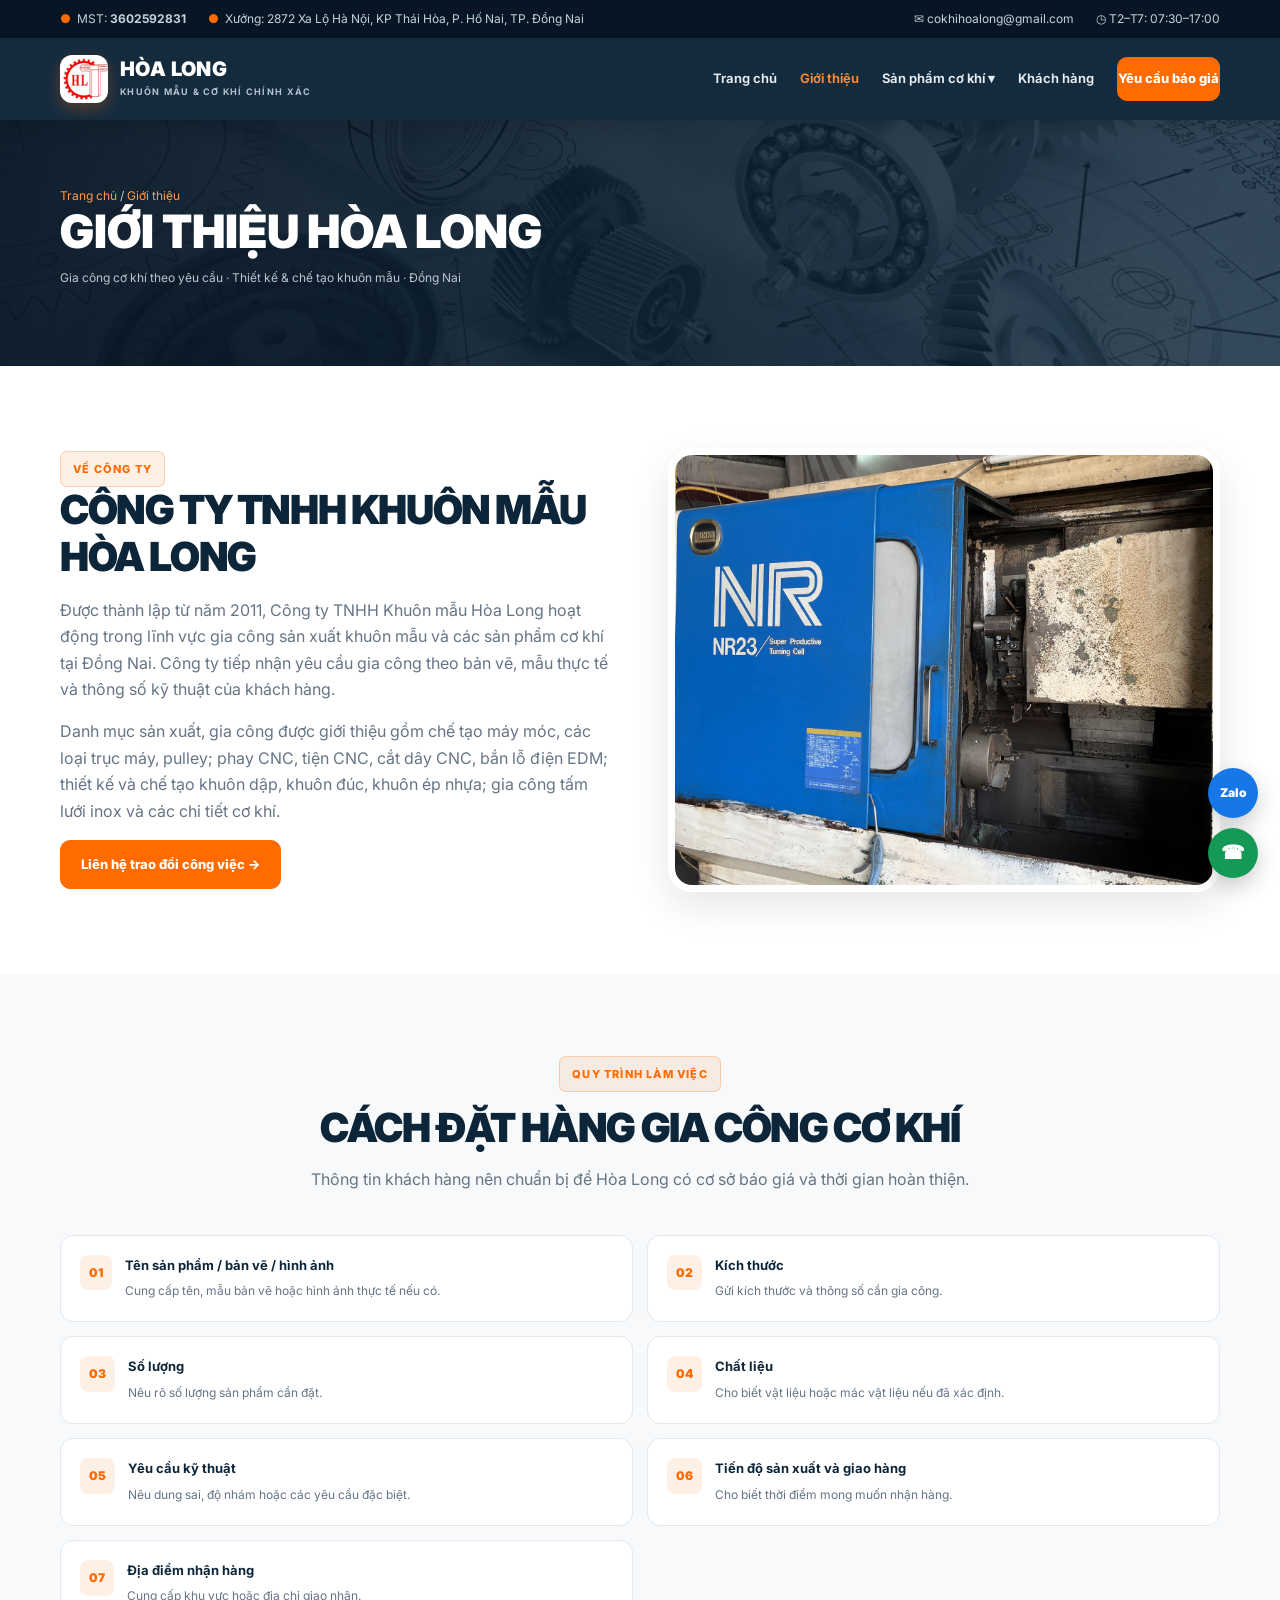
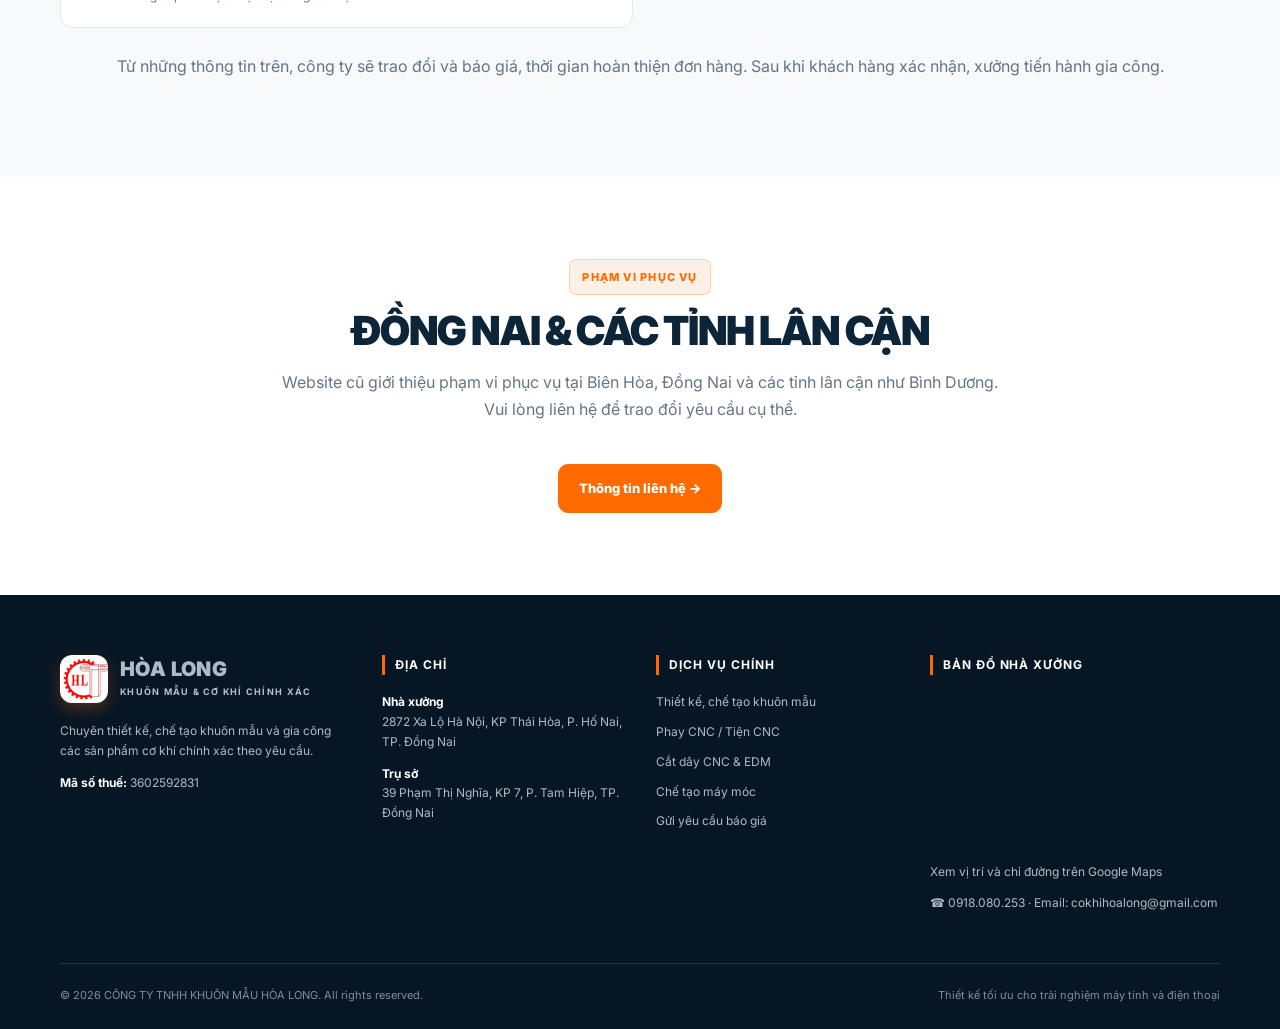
==== gioi-thieu.html @ 73f4498a "Replace footer HL mark with company favicon" ====
<!doctype html><html lang="vi"><head><link rel="icon" type="image/png" href="./favicon.png"><meta charset="utf-8"><meta name="viewport" content="width=device-width,initial-scale=1"><title>Giới thiệu | Công ty TNHH Khuôn mẫu Hòa Long</title><meta name="description" content="Công ty TNHH Khuôn mẫu Hòa Long – Gia công cơ khí chính xác, chế tạo khuôn mẫu tại Đồng Nai."><link rel="stylesheet" href="site.css"></head><body><div class="topbar"><div class="container topbar-inner"><div class="topbar-group"><span><b class="dot">●</b>MST: <strong>3602592831</strong></span><span><b class="dot">●</b>Xưởng: 2872 Xa Lộ Hà Nội, KP Thái Hòa, P. Hố Nai, TP. Đồng Nai</span></div><div class="topbar-group"><a href="mailto:cokhihoalong@gmail.com">✉ cokhihoalong@gmail.com</a><span>◷ T2–T7: 07:30–17:00</span></div></div></div>
<header class="header"><div class="container nav-wrap"><a class="brand" href="index.html"><img class="brand-mark" src="./favicon.png" alt="Logo Hòa Long"><span><span class="brand-name">HÒA LONG</span><span class="brand-sub">Khuôn mẫu & Cơ khí chính xác</span></span></a><nav class="nav"><a class="" href="index.html">Trang chủ</a><a class="active" href="gioi-thieu.html">Giới thiệu</a><div class="nav-drop"><button class="">Sản phẩm cơ khí ▾</button><div class="drop-menu"><a href="san-pham-co-khi.html">Tổng quan sản phẩm</a><a href="khuon-mau.html">Khuôn mẫu</a><a href="san-pham-gia-cong.html">Sản phẩm gia công</a><a href="may-moc.html">Máy móc</a></div></div><a class="" href="khach-hang.html">Khách hàng</a><a class="btn" href="lien-he.html#bao-gia">Yêu cầu báo giá</a></nav><button class="mobile-toggle" aria-label="Mở menu" aria-expanded="false">☰</button></div><nav class="mobile-nav"><a href="index.html">Trang chủ</a><a href="gioi-thieu.html">Giới thiệu</a><a href="san-pham-co-khi.html">Sản phẩm cơ khí</a><a href="khuon-mau.html">— Khuôn mẫu</a><a href="san-pham-gia-cong.html">— Sản phẩm gia công</a><a href="may-moc.html">— Máy móc</a><a href="khach-hang.html">Khách hàng</a><a href="lien-he.html">Liên hệ</a><a href="lien-he.html#bao-gia">Yêu cầu báo giá</a></nav></header><main><section class="page-hero"><div class="container"><div class="breadcrumb"><a href="index.html">Trang chủ</a> / <a href="gioi-thieu.html">Giới thiệu</a></div><h1>GIỚI THIỆU HÒA LONG</h1><p class="breadcrumb">Gia công cơ khí theo yêu cầu · Thiết kế & chế tạo khuôn mẫu · Đồng Nai</p></div></section><section class="section"><div class="container two-col"><div class="copy"><span class="eyebrow">Về công ty</span><h2>CÔNG TY TNHH KHUÔN MẪU HÒA LONG</h2><p>Được thành lập từ năm 2011, Công ty TNHH Khuôn mẫu Hòa Long hoạt động trong lĩnh vực gia công sản xuất khuôn mẫu và các sản phẩm cơ khí tại Đồng Nai. Công ty tiếp nhận yêu cầu gia công theo bản vẽ, mẫu thực tế và thông số kỹ thuật của khách hàng.</p><p>Danh mục sản xuất, gia công được giới thiệu gồm chế tạo máy móc, các loại trục máy, pulley; phay CNC, tiện CNC, cắt dây CNC, bắn lỗ điện EDM; thiết kế và chế tạo khuôn dập, khuôn đúc, khuôn ép nhựa; gia công tấm lưới inox và các chi tiết cơ khí.</p><a class="btn" href="lien-he.html#bao-gia">Liên hệ trao đổi công việc →</a></div><div class="photo-frame"><img src="./assets/images/wordpress-legacy/img_1085.jpg" alt="Thiết bị gia công tại Hòa Long"></div></div></section><section class="section soft"><div class="container"><div class="section-head"><span class="eyebrow">Quy trình làm việc</span><h2>CÁCH ĐẶT HÀNG GIA CÔNG CƠ KHÍ</h2><p>Thông tin khách hàng nên chuẩn bị để Hòa Long có cơ sở báo giá và thời gian hoàn thiện.</p></div><div class="steps"><div class="step"><div><b>Tên sản phẩm / bản vẽ / hình ảnh</b><span>Cung cấp tên, mẫu bản vẽ hoặc hình ảnh thực tế nếu có.</span></div></div><div class="step"><div><b>Kích thước</b><span>Gửi kích thước và thông số cần gia công.</span></div></div><div class="step"><div><b>Số lượng</b><span>Nêu rõ số lượng sản phẩm cần đặt.</span></div></div><div class="step"><div><b>Chất liệu</b><span>Cho biết vật liệu hoặc mác vật liệu nếu đã xác định.</span></div></div><div class="step"><div><b>Yêu cầu kỹ thuật</b><span>Nêu dung sai, độ nhám hoặc các yêu cầu đặc biệt.</span></div></div><div class="step"><div><b>Tiến độ sản xuất và giao hàng</b><span>Cho biết thời điểm mong muốn nhận hàng.</span></div></div><div class="step"><div><b>Địa điểm nhận hàng</b><span>Cung cấp khu vực hoặc địa chỉ giao nhận.</span></div></div></div><p class="muted" style="text-align:center">Từ những thông tin trên, công ty sẽ trao đổi và báo giá, thời gian hoàn thiện đơn hàng. Sau khi khách hàng xác nhận, xưởng tiến hành gia công.</p></div></section><section class="section"><div class="container"><div class="section-head"><span class="eyebrow">Phạm vi phục vụ</span><h2>ĐỒNG NAI & CÁC TỈNH LÂN CẬN</h2><p>Website cũ giới thiệu phạm vi phục vụ tại Biên Hòa, Đồng Nai và các tỉnh lân cận như Bình Dương. Vui lòng liên hệ để trao đổi yêu cầu cụ thể.</p></div><div style="text-align:center"><a class="btn" href="lien-he.html">Thông tin liên hệ →</a></div></div></section></main><footer class="footer"><div class="container"><div class="footer-grid"><div><a class="brand" href="index.html"><img class="brand-mark" src="./favicon.png" alt="Logo Hòa Long"><span><span class="brand-name">HÒA LONG</span><span class="brand-sub">Khuôn mẫu & Cơ khí chính xác</span></span></a><p style="margin-top:18px">Chuyên thiết kế, chế tạo khuôn mẫu và gia công các sản phẩm cơ khí chính xác theo yêu cầu.</p><p><b style="color:#fff">Mã số thuế:</b> 3602592831</p></div><div><h4>Địa chỉ</h4><p><b style="color:#fff">Nhà xưởng</b><br>2872 Xa Lộ Hà Nội, KP Thái Hòa, P. Hố Nai, TP. Đồng Nai</p><p><b style="color:#fff">Trụ sở</b><br>39 Phạm Thị Nghĩa, KP 7, P. Tam Hiệp, TP. Đồng Nai</p></div><div><h4>Dịch vụ chính</h4><ul><li><a href="khuon-mau.html">Thiết kế, chế tạo khuôn mẫu</a></li><li><a href="san-pham-gia-cong.html">Phay CNC / Tiện CNC</a></li><li><a href="san-pham-gia-cong.html">Cắt dây CNC & EDM</a></li><li><a href="may-moc.html">Chế tạo máy móc</a></li><li><a href="lien-he.html">Gửi yêu cầu báo giá</a></li></ul></div><div><h4>Bản đồ nhà xưởng</h4><iframe class="map" title="Bản đồ nhà xưởng Hòa Long" src="https://www.google.com/maps/embed?pb=!1m14!1m8!1m3!1d244.81048956915362!2d106.92846942721451!3d10.965800553287272!3m2!1i1024!2i768!4f13.1!3m3!1m2!1s0x3174dddb66776165%3A0xc042b692e3a58e84!2zQ8O0bmcgdHkgVE5ISCBLaHXDtG4gbeG6q3UgSMOyYSBMb25n!5e0!3m2!1svi!2s!4v1794297510848!5m2!1svi!2s" loading="lazy"></iframe><p class="map-link"><a href="https://maps.app.goo.gl/GKMPtRkxPsB5hAL57" target="_blank" rel="noopener noreferrer">Xem vị trí và chỉ đường trên Google Maps</a></p><p><a href="tel:0918080253">☎ 0918.080.253</a> · <a href="https://mail.google.com/mail/?view=cm&fs=1&to=cokhihoalong%40gmail.com" target="_blank" rel="noopener noreferrer">Email: cokhihoalong@gmail.com</a></p></div></div><div class="copyright"><span>© 2026 CÔNG TY TNHH KHUÔN MẪU HÒA LONG. All rights reserved.</span><span>Thiết kế tối ưu cho trải nghiệm máy tính và điện thoại</span></div></div></footer><div class="floating"><a class="float-btn float-zalo" href="https://zalo.me/0918080253" target="_blank" rel="noopener">Zalo</a><a class="float-btn float-phone" href="tel:0918080253" aria-label="Gọi Hòa Long">☎</a></div><script src="site.js"></script></body></html>
---- site.css ----
@import url('https://fonts.googleapis.com/css2?family=Inter:wght@400;500;600;700;800;900&display=swap');
:root{--navy:#0d2538;--navy-deep:#071624;--orange:#ff6b00;--orange-dark:#e05e00;--ink:#152536;--muted:#667586;--line:#e2e8ef;--paper:#f7f9fb;--white:#fff;--radius:18px;--shadow:0 14px 38px rgba(7,22,36,.10)}
*{box-sizing:border-box}html{scroll-behavior:smooth}body{margin:0;font-family:Inter,Arial,sans-serif;color:var(--ink);background:#fff;line-height:1.65}img{max-width:100%;display:block}a{color:inherit;text-decoration:none}.container{width:min(1160px,calc(100% - 40px));margin:auto}.topbar{background:var(--navy-deep);color:#c7d1da;font-size:12px}.topbar-inner{display:flex;justify-content:space-between;gap:16px;align-items:center;min-height:38px}.topbar-group{display:flex;gap:22px;flex-wrap:wrap}.topbar a:hover{color:#fff}.dot{color:var(--orange);padding-right:6px}.header{position:sticky;top:0;z-index:50;background:rgba(13,37,56,.97);box-shadow:0 5px 18px rgba(0,0,0,.13);backdrop-filter:blur(12px)}.nav-wrap{display:flex;align-items:center;justify-content:space-between;min-height:82px;gap:20px}.brand{display:flex;align-items:center;gap:12px;color:#fff;min-width:250px}.brand-mark{width:48px;height:48px;border-radius:12px;background:var(--orange);display:block;object-fit:cover;box-shadow:0 6px 16px rgba(255,107,0,.28)}.brand-name{display:block;font-weight:900;font-size:20px;line-height:1.1;letter-spacing:.02em}.brand-sub{display:block;margin-top:5px;color:#b4c2cf;font-size:9px;font-weight:700;letter-spacing:.14em;text-transform:uppercase}.nav{display:flex;align-items:center;gap:23px;color:#e6edf3;font-size:13px;font-weight:650}.nav>a,.nav-drop>button{padding:10px 0;transition:.2s}.nav a:hover,.nav-drop>button:hover,.nav a.active{color:#ff8a35}.nav-drop{position:relative}.nav-drop>button{border:0;background:none;color:inherit;font:inherit;cursor:pointer}.drop-menu{position:absolute;display:none;top:100%;left:-18px;min-width:220px;background:#fff;color:var(--ink);padding:10px;border-radius:12px;box-shadow:var(--shadow)}.nav-drop:hover .drop-menu,.nav-drop:focus-within .drop-menu{display:grid}.drop-menu a{padding:10px 12px;border-radius:8px}.drop-menu a:hover{background:#fff1e7;color:var(--orange-dark)}.btn{display:inline-flex;align-items:center;justify-content:center;gap:9px;padding:13px 20px;border-radius:10px;background:var(--orange);color:#fff;font-size:13px;font-weight:800;border:1px solid var(--orange);transition:.2s;cursor:pointer}.btn:hover{background:var(--orange-dark);transform:translateY(-2px);box-shadow:0 9px 20px rgba(255,107,0,.22)}.btn-outline{background:transparent;border-color:rgba(255,255,255,.38);color:#fff}.btn-outline:hover{background:#fff;color:var(--navy)}.mobile-toggle{display:none;border:1px solid #526474;background:transparent;color:#fff;font-size:22px;width:44px;height:44px;border-radius:10px}.mobile-nav{display:none;padding:0 20px 18px;background:var(--navy-deep)}.mobile-nav a{display:block;color:#dce5ec;padding:12px 4px;border-bottom:1px solid rgba(255,255,255,.09);font-size:14px}.mobile-nav.show{display:block}
.hero{position:relative;isolation:isolate;overflow:hidden;background:linear-gradient(105deg,rgba(7,22,36,.94),rgba(13,37,56,.72)),url('assets/images/banner-hoalong.jpeg') center/cover no-repeat;color:#fff;padding:105px 0 125px}.hero:after{content:"";position:absolute;z-index:-1;inset:auto 0 0;height:70px;background:linear-gradient(transparent,var(--paper))}.hero-content{max-width:760px}.eyebrow{display:inline-flex;align-items:center;gap:9px;color:var(--orange);background:rgba(255,107,0,.10);border:1px solid rgba(255,107,0,.25);font-size:11px;font-weight:800;letter-spacing:.11em;text-transform:uppercase;padding:8px 12px;border-radius:7px}.eyebrow .pulse{width:7px;height:7px;border-radius:50%;background:var(--orange);box-shadow:0 0 0 5px rgba(255,107,0,.14)}.hero h1{font-size:clamp(36px,5.2vw,62px);line-height:1.07;letter-spacing:-.045em;margin:23px 0 20px;font-weight:900}.hero h1 em{font-style:normal;color:var(--orange)}.hero p{max-width:700px;color:#d0d9e1;font-size:17px;line-height:1.8;margin:0 0 28px}.hero-actions{display:flex;gap:12px;flex-wrap:wrap}.section{padding:82px 0}.section.soft{background:var(--paper)}.section.dark{background:var(--navy-deep);color:#fff}.section-head{max-width:740px;margin:0 auto 42px;text-align:center}.section-head .eyebrow{margin-bottom:13px}.section-head h2,.section h2{font-size:clamp(28px,3.5vw,40px);line-height:1.17;letter-spacing:-.035em;color:var(--navy);margin:0;font-weight:900}.section.dark h2{color:#fff}.section-head p{color:var(--muted);margin:14px 0 0}.section.dark p{color:#b9c6d1}.stats{display:grid;grid-template-columns:repeat(4,1fr);gap:16px;margin-top:-48px;position:relative;z-index:2}.stat{background:#fff;border:1px solid var(--line);border-radius:16px;padding:25px 14px;text-align:center;box-shadow:0 8px 26px rgba(7,22,36,.07)}.stat strong{display:block;font-size:34px;line-height:1.15;color:var(--orange);font-weight:900}.stat:nth-child(even) strong{color:var(--navy)}.stat span{display:block;margin-top:8px;font-size:11px;color:#536373;font-weight:800;letter-spacing:.07em;text-transform:uppercase}.two-col{display:grid;grid-template-columns:1fr 1fr;gap:56px;align-items:center}.copy p{color:var(--muted);margin:16px 0}.checks{display:grid;grid-template-columns:1fr 1fr;gap:15px;margin:24px 0}.check{display:flex;gap:10px;align-items:flex-start;font-size:13px;font-weight:750;color:var(--navy)}.check i{flex:0 0 26px;width:26px;height:26px;border-radius:50%;background:#fff0e5;color:var(--orange);display:grid;place-items:center;font-style:normal}.photo-frame{position:relative;border-radius:24px;overflow:hidden;box-shadow:var(--shadow);border:7px solid #fff}.photo-frame img{width:100%;height:430px;object-fit:cover}.photo-badge{position:absolute;left:18px;bottom:18px;background:var(--navy);color:white;border-left:4px solid var(--orange);padding:14px 18px;border-radius:12px;font-size:12px;font-weight:800;max-width:240px}.cards{display:grid;grid-template-columns:repeat(3,1fr);gap:22px}.card{background:#fff;border:1px solid var(--line);border-radius:18px;overflow:hidden;box-shadow:0 5px 20px rgba(7,22,36,.045);transition:.25s}.card:hover{transform:translateY(-5px);box-shadow:var(--shadow)}.card-photo{height:205px;position:relative;overflow:hidden;background:#e7edf2}.card-photo img{width:100%;height:100%;object-fit:cover;transition:transform .5s}.card:hover .card-photo img{transform:scale(1.05)}.tag{position:absolute;top:15px;left:15px;background:var(--navy);color:#fff;border-radius:30px;padding:6px 11px;font-size:10px;font-weight:800}.card-body{padding:22px}.card h3{margin:0 0 9px;color:var(--navy);font-size:18px;line-height:1.35}.card p{margin:0;color:var(--muted);font-size:13px}.card ul{margin:16px 0 0;padding:14px 0 0;border-top:1px solid #edf0f3;list-style:none;color:#617182;font-size:12px}.card li{margin:5px 0}.card li:before{content:"›";color:var(--orange);font-size:18px;font-weight:900;margin-right:7px}.filters{display:flex;justify-content:center;gap:9px;flex-wrap:wrap;margin:-12px 0 30px}.filter{padding:10px 17px;border:1px solid #d7e0e7;border-radius:40px;color:#526373;background:#fff;font-size:12px;font-weight:750;cursor:pointer}.filter.active,.filter:hover{background:var(--orange);border-color:var(--orange);color:#fff}.machine-grid{display:grid;grid-template-columns:repeat(2,1fr);gap:16px}.machine{background:#102d43;border:1px solid #2b4356;border-radius:14px;padding:23px;display:flex;gap:17px}.machine-icon{width:48px;height:48px;flex:0 0 48px;border-radius:12px;background:rgba(255,107,0,.16);display:grid;place-items:center;color:#ff8a35;font-size:22px}.machine h3{margin:1px 0 7px;font-size:16px}.machine p{font-size:12px;margin:0;color:#afbecb;line-height:1.7}.gallery{display:grid;grid-template-columns:repeat(4,1fr);gap:15px}.gallery-item{position:relative;aspect-ratio:1/1;border-radius:14px;overflow:hidden;background:#e5ebef}.gallery-item img{width:100%;height:100%;object-fit:cover;transition:.35s}.gallery-item:hover img{transform:scale(1.08)}.gallery-caption{position:absolute;inset:auto 0 0;padding:38px 14px 14px;background:linear-gradient(transparent,rgba(7,22,36,.92));color:#fff;opacity:0;transition:.25s}.gallery-item:hover .gallery-caption{opacity:1}.gallery-caption b{display:block;font-size:13px}.gallery-caption small{font-size:11px;color:#d5dee6}.clients{display:grid;grid-template-columns:repeat(6,1fr);gap:14px;align-items:center}.client{height:100px;background:#fff;border:1px solid var(--line);border-radius:12px;display:grid;place-items:center;padding:14px}.client img{max-width:100%;max-height:65px;object-fit:contain;filter:grayscale(.15)}.quote-wrap{display:grid;grid-template-columns:.85fr 1.15fr;background:#fff;border:1px solid var(--line);border-radius:22px;overflow:hidden;box-shadow:var(--shadow)}.quote-info{background:var(--navy);padding:42px;color:#fff}.quote-info h2{color:#fff;font-size:30px;margin:15px 0}.quote-info p{color:#c2cfda;font-size:13px}.contact-row{display:flex;gap:13px;align-items:center;margin:24px 0}.contact-icon{width:42px;height:42px;border-radius:10px;background:#233f54;color:#ff8a35;display:grid;place-items:center;font-size:18px;flex:0 0 42px}.contact-row small{display:block;color:#aebdca}.contact-row b{font-size:15px}.quote-form{padding:42px}.form-grid{display:grid;grid-template-columns:1fr 1fr;gap:18px}.field{display:grid;gap:7px}.field.full{grid-column:1/-1}.field label{font-size:11px;font-weight:850;color:#435363;text-transform:uppercase;letter-spacing:.04em}.field input,.field select,.field textarea{width:100%;border:1px solid #dbe2e8;border-radius:9px;padding:13px 14px;font:inherit;font-size:13px;outline:none;background:#fff}.field input:focus,.field select:focus,.field textarea:focus{border-color:var(--orange);box-shadow:0 0 0 3px rgba(255,107,0,.11)}.field textarea{min-height:120px;resize:vertical}.form-note{font-size:11px;color:#788795;margin:12px 0 0}.footer{background:var(--navy-deep);color:#c2cbd3;padding:60px 0 25px}.footer-grid{display:grid;grid-template-columns:1.2fr 1fr 1fr 1.2fr;gap:32px}.footer h4{color:#fff;text-transform:uppercase;letter-spacing:.08em;font-size:12px;margin:0 0 17px;border-left:3px solid var(--orange);padding-left:10px}.footer p,.footer li,.footer a{font-size:12px;color:#aebbc6}.footer ul{padding:0;list-style:none;margin:0}.footer li{margin:10px 0}.footer a:hover{color:#ff8a35}.map{width:100%;height:150px;border:0;border-radius:10px;filter:saturate(.8)}.copyright{border-top:1px solid #243443;margin-top:38px;padding-top:22px;display:flex;justify-content:space-between;gap:15px;color:#7f8e9b;font-size:11px}.floating{position:fixed;right:22px;bottom:22px;z-index:55;display:grid;gap:10px}.float-btn{width:50px;height:50px;border-radius:50%;display:grid;place-items:center;color:white;font-weight:900;font-size:12px;box-shadow:0 8px 22px rgba(0,0,0,.2)}.float-zalo{background:#1677e8}.float-phone{background:#159957;font-size:19px}.page-hero{background:linear-gradient(100deg,rgba(7,22,36,.96),rgba(13,37,56,.82)),url('assets/images/banner-hoalong.jpeg') center/cover;color:#fff;padding:66px 0}.page-hero h1{font-size:clamp(32px,4vw,46px);line-height:1.1;margin:0 0 12px;font-weight:900}.breadcrumb{font-size:12px;color:#bac6d0}.breadcrumb a{color:#ff9a50}.content-panel{max-width:850px}.content-panel p{color:var(--muted)}.steps{counter-reset:step;display:grid;grid-template-columns:1fr 1fr;gap:14px;margin:25px 0}.step{counter-increment:step;background:#fff;border:1px solid var(--line);border-radius:13px;padding:19px;display:flex;gap:13px;align-items:flex-start}.step:before{content:counter(step,decimal-leading-zero);background:#fff0e6;color:var(--orange);font-weight:900;padding:8px 9px;border-radius:8px;font-size:12px}.step b{display:block;color:var(--navy);font-size:13px}.step span{color:var(--muted);font-size:12px}.detail-grid{display:grid;grid-template-columns:1.1fr .9fr;gap:35px;align-items:start}.detail-image{border-radius:18px;overflow:hidden;box-shadow:var(--shadow)}.detail-image img{width:100%;height:370px;object-fit:cover}.info-list{padding:0;list-style:none}.info-list li{padding:13px 0;border-bottom:1px solid var(--line);color:var(--muted);font-size:14px}.info-list strong{color:var(--navy)}.contact-cards{display:grid;grid-template-columns:repeat(3,1fr);gap:16px}.contact-card{padding:22px;background:#fff;border:1px solid var(--line);border-radius:15px}.contact-card b{display:block;color:var(--navy);margin:8px 0}.contact-card p{font-size:13px;color:var(--muted);margin:0}.map-large{height:360px;width:100%;border:0;border-radius:16px}.empty-state{display:none}.muted{color:var(--muted)}
@media(max-width:980px){.nav{gap:13px;font-size:12px}.brand{min-width:auto}.nav .btn{padding:11px 13px}.clients{grid-template-columns:repeat(3,1fr)}.footer-grid{grid-template-columns:1fr 1fr}.cards{grid-template-columns:repeat(2,1fr)}}
@media(max-width:760px){.container{width:min(100% - 30px,600px)}.topbar-inner{padding:9px 0;align-items:flex-start}.topbar-group:last-child{display:none}.nav{display:none}.mobile-toggle{display:block}.nav-wrap{min-height:72px}.hero{padding:77px 0 95px}.hero p{font-size:15px}.stats{grid-template-columns:repeat(2,1fr);gap:10px;margin-top:-34px}.stat{padding:20px 8px}.stat strong{font-size:29px}.section{padding:62px 0}.two-col,.detail-grid{grid-template-columns:1fr;gap:28px}.photo-frame img{height:310px}.cards{grid-template-columns:1fr}.machine-grid{grid-template-columns:1fr}.gallery{grid-template-columns:repeat(2,1fr)}.quote-wrap{grid-template-columns:1fr}.quote-info,.quote-form{padding:28px}.form-grid{grid-template-columns:1fr}.field.full{grid-column:auto}.footer-grid{grid-template-columns:1fr 1fr;gap:26px}.clients{grid-template-columns:repeat(2,1fr)}.steps{grid-template-columns:1fr}.contact-cards{grid-template-columns:1fr}.copyright{flex-direction:column}.page-hero{padding:52px 0}.photo-badge{left:12px;bottom:12px}}
@media(max-width:430px){.brand-name{font-size:17px}.brand-sub{font-size:8px}.brand-mark{width:43px;height:43px}.footer-grid{grid-template-columns:1fr}.hero-actions .btn{width:100%}.clients{gap:9px}.client{height:84px}}
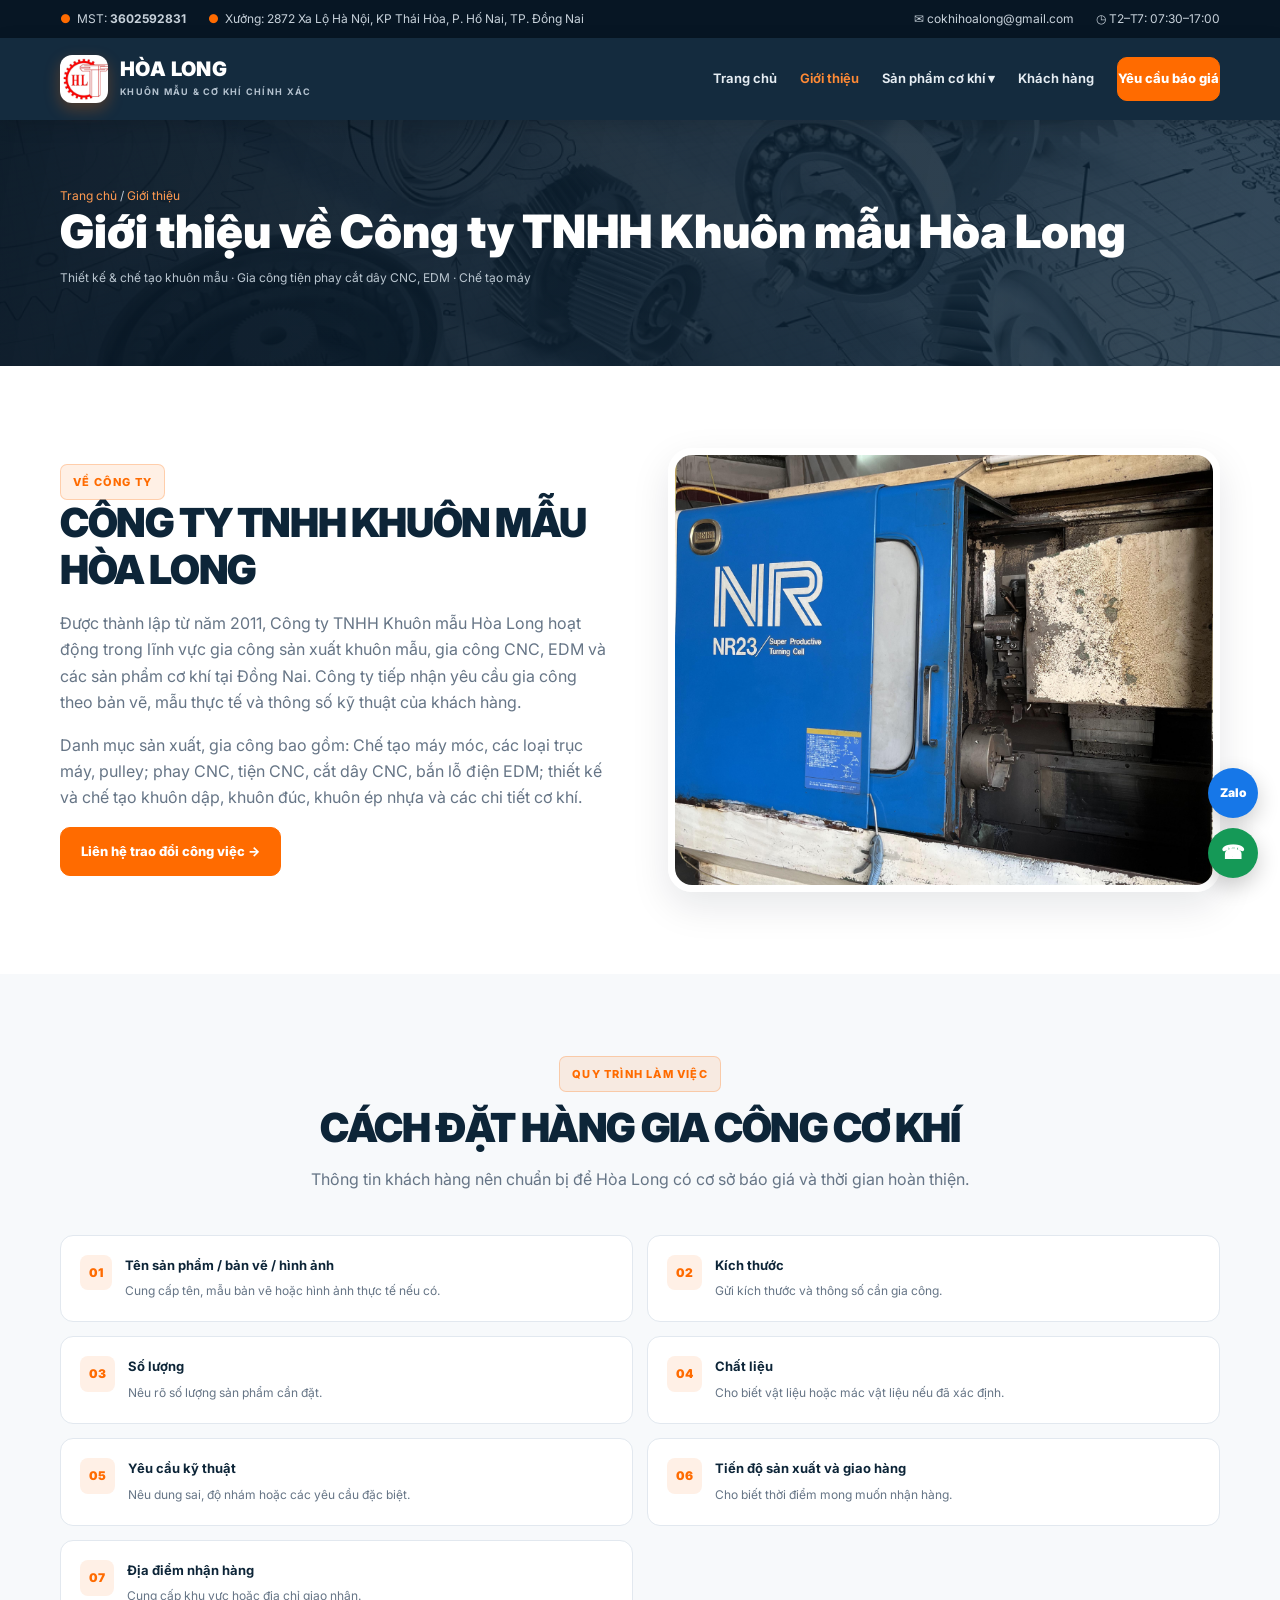
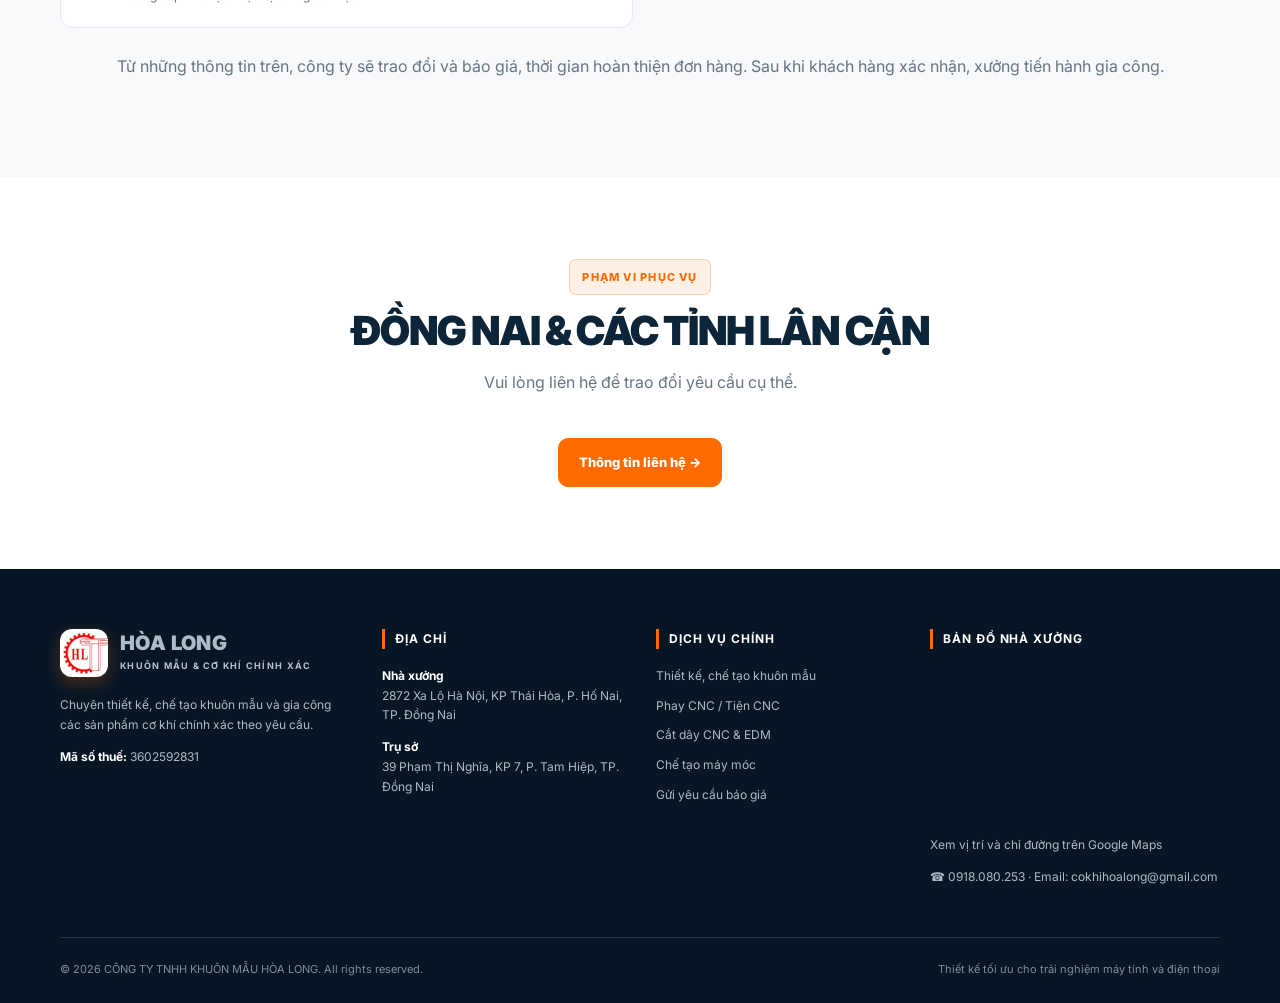
==== commit 259b2468: "Update company introduction page content" ====
--- a/gioi-thieu.html
+++ b/gioi-thieu.html
@@ -1,2 +1,2 @@
 <!doctype html><html lang="vi"><head><link rel="icon" type="image/png" href="./favicon.png"><meta charset="utf-8"><meta name="viewport" content="width=device-width,initial-scale=1"><title>Giới thiệu | Công ty TNHH Khuôn mẫu Hòa Long</title><meta name="description" content="Công ty TNHH Khuôn mẫu Hòa Long – Gia công cơ khí chính xác, chế tạo khuôn mẫu tại Đồng Nai."><link rel="stylesheet" href="site.css"></head><body><div class="topbar"><div class="container topbar-inner"><div class="topbar-group"><span><b class="dot">●</b>MST: <strong>3602592831</strong></span><span><b class="dot">●</b>Xưởng: 2872 Xa Lộ Hà Nội, KP Thái Hòa, P. Hố Nai, TP. Đồng Nai</span></div><div class="topbar-group"><a href="mailto:cokhihoalong@gmail.com">✉ cokhihoalong@gmail.com</a><span>◷ T2–T7: 07:30–17:00</span></div></div></div>
-<header class="header"><div class="container nav-wrap"><a class="brand" href="index.html"><img class="brand-mark" src="./favicon.png" alt="Logo Hòa Long"><span><span class="brand-name">HÒA LONG</span><span class="brand-sub">Khuôn mẫu & Cơ khí chính xác</span></span></a><nav class="nav"><a class="" href="index.html">Trang chủ</a><a class="active" href="gioi-thieu.html">Giới thiệu</a><div class="nav-drop"><button class="">Sản phẩm cơ khí ▾</button><div class="drop-menu"><a href="san-pham-co-khi.html">Tổng quan sản phẩm</a><a href="khuon-mau.html">Khuôn mẫu</a><a href="san-pham-gia-cong.html">Sản phẩm gia công</a><a href="may-moc.html">Máy móc</a></div></div><a class="" href="khach-hang.html">Khách hàng</a><a class="btn" href="lien-he.html#bao-gia">Yêu cầu báo giá</a></nav><button class="mobile-toggle" aria-label="Mở menu" aria-expanded="false">☰</button></div><nav class="mobile-nav"><a href="index.html">Trang chủ</a><a href="gioi-thieu.html">Giới thiệu</a><a href="san-pham-co-khi.html">Sản phẩm cơ khí</a><a href="khuon-mau.html">— Khuôn mẫu</a><a href="san-pham-gia-cong.html">— Sản phẩm gia công</a><a href="may-moc.html">— Máy móc</a><a href="khach-hang.html">Khách hàng</a><a href="lien-he.html">Liên hệ</a><a href="lien-he.html#bao-gia">Yêu cầu báo giá</a></nav></header><main><section class="page-hero"><div class="container"><div class="breadcrumb"><a href="index.html">Trang chủ</a> / <a href="gioi-thieu.html">Giới thiệu</a></div><h1>GIỚI THIỆU HÒA LONG</h1><p class="breadcrumb">Gia công cơ khí theo yêu cầu · Thiết kế & chế tạo khuôn mẫu · Đồng Nai</p></div></section><section class="section"><div class="container two-col"><div class="copy"><span class="eyebrow">Về công ty</span><h2>CÔNG TY TNHH KHUÔN MẪU HÒA LONG</h2><p>Được thành lập từ năm 2011, Công ty TNHH Khuôn mẫu Hòa Long hoạt động trong lĩnh vực gia công sản xuất khuôn mẫu và các sản phẩm cơ khí tại Đồng Nai. Công ty tiếp nhận yêu cầu gia công theo bản vẽ, mẫu thực tế và thông số kỹ thuật của khách hàng.</p><p>Danh mục sản xuất, gia công được giới thiệu gồm chế tạo máy móc, các loại trục máy, pulley; phay CNC, tiện CNC, cắt dây CNC, bắn lỗ điện EDM; thiết kế và chế tạo khuôn dập, khuôn đúc, khuôn ép nhựa; gia công tấm lưới inox và các chi tiết cơ khí.</p><a class="btn" href="lien-he.html#bao-gia">Liên hệ trao đổi công việc →</a></div><div class="photo-frame"><img src="./assets/images/wordpress-legacy/img_1085.jpg" alt="Thiết bị gia công tại Hòa Long"></div></div></section><section class="section soft"><div class="container"><div class="section-head"><span class="eyebrow">Quy trình làm việc</span><h2>CÁCH ĐẶT HÀNG GIA CÔNG CƠ KHÍ</h2><p>Thông tin khách hàng nên chuẩn bị để Hòa Long có cơ sở báo giá và thời gian hoàn thiện.</p></div><div class="steps"><div class="step"><div><b>Tên sản phẩm / bản vẽ / hình ảnh</b><span>Cung cấp tên, mẫu bản vẽ hoặc hình ảnh thực tế nếu có.</span></div></div><div class="step"><div><b>Kích thước</b><span>Gửi kích thước và thông số cần gia công.</span></div></div><div class="step"><div><b>Số lượng</b><span>Nêu rõ số lượng sản phẩm cần đặt.</span></div></div><div class="step"><div><b>Chất liệu</b><span>Cho biết vật liệu hoặc mác vật liệu nếu đã xác định.</span></div></div><div class="step"><div><b>Yêu cầu kỹ thuật</b><span>Nêu dung sai, độ nhám hoặc các yêu cầu đặc biệt.</span></div></div><div class="step"><div><b>Tiến độ sản xuất và giao hàng</b><span>Cho biết thời điểm mong muốn nhận hàng.</span></div></div><div class="step"><div><b>Địa điểm nhận hàng</b><span>Cung cấp khu vực hoặc địa chỉ giao nhận.</span></div></div></div><p class="muted" style="text-align:center">Từ những thông tin trên, công ty sẽ trao đổi và báo giá, thời gian hoàn thiện đơn hàng. Sau khi khách hàng xác nhận, xưởng tiến hành gia công.</p></div></section><section class="section"><div class="container"><div class="section-head"><span class="eyebrow">Phạm vi phục vụ</span><h2>ĐỒNG NAI & CÁC TỈNH LÂN CẬN</h2><p>Website cũ giới thiệu phạm vi phục vụ tại Biên Hòa, Đồng Nai và các tỉnh lân cận như Bình Dương. Vui lòng liên hệ để trao đổi yêu cầu cụ thể.</p></div><div style="text-align:center"><a class="btn" href="lien-he.html">Thông tin liên hệ →</a></div></div></section></main><footer class="footer"><div class="container"><div class="footer-grid"><div><a class="brand" href="index.html"><img class="brand-mark" src="./favicon.png" alt="Logo Hòa Long"><span><span class="brand-name">HÒA LONG</span><span class="brand-sub">Khuôn mẫu & Cơ khí chính xác</span></span></a><p style="margin-top:18px">Chuyên thiết kế, chế tạo khuôn mẫu và gia công các sản phẩm cơ khí chính xác theo yêu cầu.</p><p><b style="color:#fff">Mã số thuế:</b> 3602592831</p></div><div><h4>Địa chỉ</h4><p><b style="color:#fff">Nhà xưởng</b><br>2872 Xa Lộ Hà Nội, KP Thái Hòa, P. Hố Nai, TP. Đồng Nai</p><p><b style="color:#fff">Trụ sở</b><br>39 Phạm Thị Nghĩa, KP 7, P. Tam Hiệp, TP. Đồng Nai</p></div><div><h4>Dịch vụ chính</h4><ul><li><a href="khuon-mau.html">Thiết kế, chế tạo khuôn mẫu</a></li><li><a href="san-pham-gia-cong.html">Phay CNC / Tiện CNC</a></li><li><a href="san-pham-gia-cong.html">Cắt dây CNC & EDM</a></li><li><a href="may-moc.html">Chế tạo máy móc</a></li><li><a href="lien-he.html">Gửi yêu cầu báo giá</a></li></ul></div><div><h4>Bản đồ nhà xưởng</h4><iframe class="map" title="Bản đồ nhà xưởng Hòa Long" src="https://www.google.com/maps/embed?pb=!1m14!1m8!1m3!1d244.81048956915362!2d106.92846942721451!3d10.965800553287272!3m2!1i1024!2i768!4f13.1!3m3!1m2!1s0x3174dddb66776165%3A0xc042b692e3a58e84!2zQ8O0bmcgdHkgVE5ISCBLaHXDtG4gbeG6q3UgSMOyYSBMb25n!5e0!3m2!1svi!2s!4v1794297510848!5m2!1svi!2s" loading="lazy"></iframe><p class="map-link"><a href="https://maps.app.goo.gl/GKMPtRkxPsB5hAL57" target="_blank" rel="noopener noreferrer">Xem vị trí và chỉ đường trên Google Maps</a></p><p><a href="tel:0918080253">☎ 0918.080.253</a> · <a href="https://mail.google.com/mail/?view=cm&fs=1&to=cokhihoalong%40gmail.com" target="_blank" rel="noopener noreferrer">Email: cokhihoalong@gmail.com</a></p></div></div><div class="copyright"><span>© 2026 CÔNG TY TNHH KHUÔN MẪU HÒA LONG. All rights reserved.</span><span>Thiết kế tối ưu cho trải nghiệm máy tính và điện thoại</span></div></div></footer><div class="floating"><a class="float-btn float-zalo" href="https://zalo.me/0918080253" target="_blank" rel="noopener">Zalo</a><a class="float-btn float-phone" href="tel:0918080253" aria-label="Gọi Hòa Long">☎</a></div><script src="site.js"></script></body></html>
+<header class="header"><div class="container nav-wrap"><a class="brand" href="index.html"><img class="brand-mark" src="./favicon.png" alt="Logo Hòa Long"><span><span class="brand-name">HÒA LONG</span><span class="brand-sub">Khuôn mẫu & Cơ khí chính xác</span></span></a><nav class="nav"><a class="" href="index.html">Trang chủ</a><a class="active" href="gioi-thieu.html">Giới thiệu</a><div class="nav-drop"><button class="">Sản phẩm cơ khí ▾</button><div class="drop-menu"><a href="san-pham-co-khi.html">Tổng quan sản phẩm</a><a href="khuon-mau.html">Khuôn mẫu</a><a href="san-pham-gia-cong.html">Sản phẩm gia công</a><a href="may-moc.html">Máy móc</a></div></div><a class="" href="khach-hang.html">Khách hàng</a><a class="btn" href="lien-he.html#bao-gia">Yêu cầu báo giá</a></nav><button class="mobile-toggle" aria-label="Mở menu" aria-expanded="false">☰</button></div><nav class="mobile-nav"><a href="index.html">Trang chủ</a><a href="gioi-thieu.html">Giới thiệu</a><a href="san-pham-co-khi.html">Sản phẩm cơ khí</a><a href="khuon-mau.html">— Khuôn mẫu</a><a href="san-pham-gia-cong.html">— Sản phẩm gia công</a><a href="may-moc.html">— Máy móc</a><a href="khach-hang.html">Khách hàng</a><a href="lien-he.html">Liên hệ</a><a href="lien-he.html#bao-gia">Yêu cầu báo giá</a></nav></header><main><section class="page-hero"><div class="container"><div class="breadcrumb"><a href="index.html">Trang chủ</a> / <a href="gioi-thieu.html">Giới thiệu</a></div><h1>Giới thiệu về Công ty TNHH Khuôn mẫu Hòa Long</h1><p class="breadcrumb">Thiết kế & chế tạo khuôn mẫu · Gia công tiện phay cắt dây CNC, EDM · Chế tạo máy</p></div></section><section class="section"><div class="container two-col"><div class="copy"><span class="eyebrow">Về công ty</span><h2>CÔNG TY TNHH KHUÔN MẪU HÒA LONG</h2><p>Được thành lập từ năm 2011, Công ty TNHH Khuôn mẫu Hòa Long hoạt động trong lĩnh vực gia công sản xuất khuôn mẫu, gia công CNC, EDM và các sản phẩm cơ khí tại Đồng Nai. Công ty tiếp nhận yêu cầu gia công theo bản vẽ, mẫu thực tế và thông số kỹ thuật của khách hàng.</p><p>Danh mục sản xuất, gia công bao gồm: Chế tạo máy móc, các loại trục máy, pulley; phay CNC, tiện CNC, cắt dây CNC, bắn lỗ điện EDM; thiết kế và chế tạo khuôn dập, khuôn đúc, khuôn ép nhựa và các chi tiết cơ khí.</p><a class="btn" href="lien-he.html#bao-gia">Liên hệ trao đổi công việc →</a></div><div class="photo-frame"><img src="./assets/images/wordpress-legacy/img_1085.jpg" alt="Thiết bị gia công tại Hòa Long"></div></div></section><section class="section soft"><div class="container"><div class="section-head"><span class="eyebrow">Quy trình làm việc</span><h2>CÁCH ĐẶT HÀNG GIA CÔNG CƠ KHÍ</h2><p>Thông tin khách hàng nên chuẩn bị để Hòa Long có cơ sở báo giá và thời gian hoàn thiện.</p></div><div class="steps"><div class="step"><div><b>Tên sản phẩm / bản vẽ / hình ảnh</b><span>Cung cấp tên, mẫu bản vẽ hoặc hình ảnh thực tế nếu có.</span></div></div><div class="step"><div><b>Kích thước</b><span>Gửi kích thước và thông số cần gia công.</span></div></div><div class="step"><div><b>Số lượng</b><span>Nêu rõ số lượng sản phẩm cần đặt.</span></div></div><div class="step"><div><b>Chất liệu</b><span>Cho biết vật liệu hoặc mác vật liệu nếu đã xác định.</span></div></div><div class="step"><div><b>Yêu cầu kỹ thuật</b><span>Nêu dung sai, độ nhám hoặc các yêu cầu đặc biệt.</span></div></div><div class="step"><div><b>Tiến độ sản xuất và giao hàng</b><span>Cho biết thời điểm mong muốn nhận hàng.</span></div></div><div class="step"><div><b>Địa điểm nhận hàng</b><span>Cung cấp khu vực hoặc địa chỉ giao nhận.</span></div></div></div><p class="muted" style="text-align:center">Từ những thông tin trên, công ty sẽ trao đổi và báo giá, thời gian hoàn thiện đơn hàng. Sau khi khách hàng xác nhận, xưởng tiến hành gia công.</p></div></section><section class="section"><div class="container"><div class="section-head"><span class="eyebrow">Phạm vi phục vụ</span><h2>ĐỒNG NAI & CÁC TỈNH LÂN CẬN</h2><p>Vui lòng liên hệ để trao đổi yêu cầu cụ thể.</p></div><div style="text-align:center"><a class="btn" href="lien-he.html">Thông tin liên hệ →</a></div></div></section></main><footer class="footer"><div class="container"><div class="footer-grid"><div><a class="brand" href="index.html"><img class="brand-mark" src="./favicon.png" alt="Logo Hòa Long"><span><span class="brand-name">HÒA LONG</span><span class="brand-sub">Khuôn mẫu & Cơ khí chính xác</span></span></a><p style="margin-top:18px">Chuyên thiết kế, chế tạo khuôn mẫu và gia công các sản phẩm cơ khí chính xác theo yêu cầu.</p><p><b style="color:#fff">Mã số thuế:</b> 3602592831</p></div><div><h4>Địa chỉ</h4><p><b style="color:#fff">Nhà xưởng</b><br>2872 Xa Lộ Hà Nội, KP Thái Hòa, P. Hố Nai, TP. Đồng Nai</p><p><b style="color:#fff">Trụ sở</b><br>39 Phạm Thị Nghĩa, KP 7, P. Tam Hiệp, TP. Đồng Nai</p></div><div><h4>Dịch vụ chính</h4><ul><li><a href="khuon-mau.html">Thiết kế, chế tạo khuôn mẫu</a></li><li><a href="san-pham-gia-cong.html">Phay CNC / Tiện CNC</a></li><li><a href="san-pham-gia-cong.html">Cắt dây CNC & EDM</a></li><li><a href="may-moc.html">Chế tạo máy móc</a></li><li><a href="lien-he.html">Gửi yêu cầu báo giá</a></li></ul></div><div><h4>Bản đồ nhà xưởng</h4><iframe class="map" title="Bản đồ nhà xưởng Hòa Long" src="https://www.google.com/maps/embed?pb=!1m14!1m8!1m3!1d244.81048956915362!2d106.92846942721451!3d10.965800553287272!3m2!1i1024!2i768!4f13.1!3m3!1m2!1s0x3174dddb66776165%3A0xc042b692e3a58e84!2zQ8O0bmcgdHkgVE5ISCBLaHXDtG4gbeG6q3UgSMOyYSBMb25n!5e0!3m2!1svi!2s!4v1794297510848!5m2!1svi!2s" loading="lazy"></iframe><p class="map-link"><a href="https://maps.app.goo.gl/GKMPtRkxPsB5hAL57" target="_blank" rel="noopener noreferrer">Xem vị trí và chỉ đường trên Google Maps</a></p><p><a href="tel:0918080253">☎ 0918.080.253</a> · <a href="https://mail.google.com/mail/?view=cm&fs=1&to=cokhihoalong%40gmail.com" target="_blank" rel="noopener noreferrer">Email: cokhihoalong@gmail.com</a></p></div></div><div class="copyright"><span>© 2026 CÔNG TY TNHH KHUÔN MẪU HÒA LONG. All rights reserved.</span><span>Thiết kế tối ưu cho trải nghiệm máy tính và điện thoại</span></div></div></footer><div class="floating"><a class="float-btn float-zalo" href="https://zalo.me/0918080253" target="_blank" rel="noopener">Zalo</a><a class="float-btn float-phone" href="tel:0918080253" aria-label="Gọi Hòa Long">☎</a></div><script src="site.js"></script></body></html>
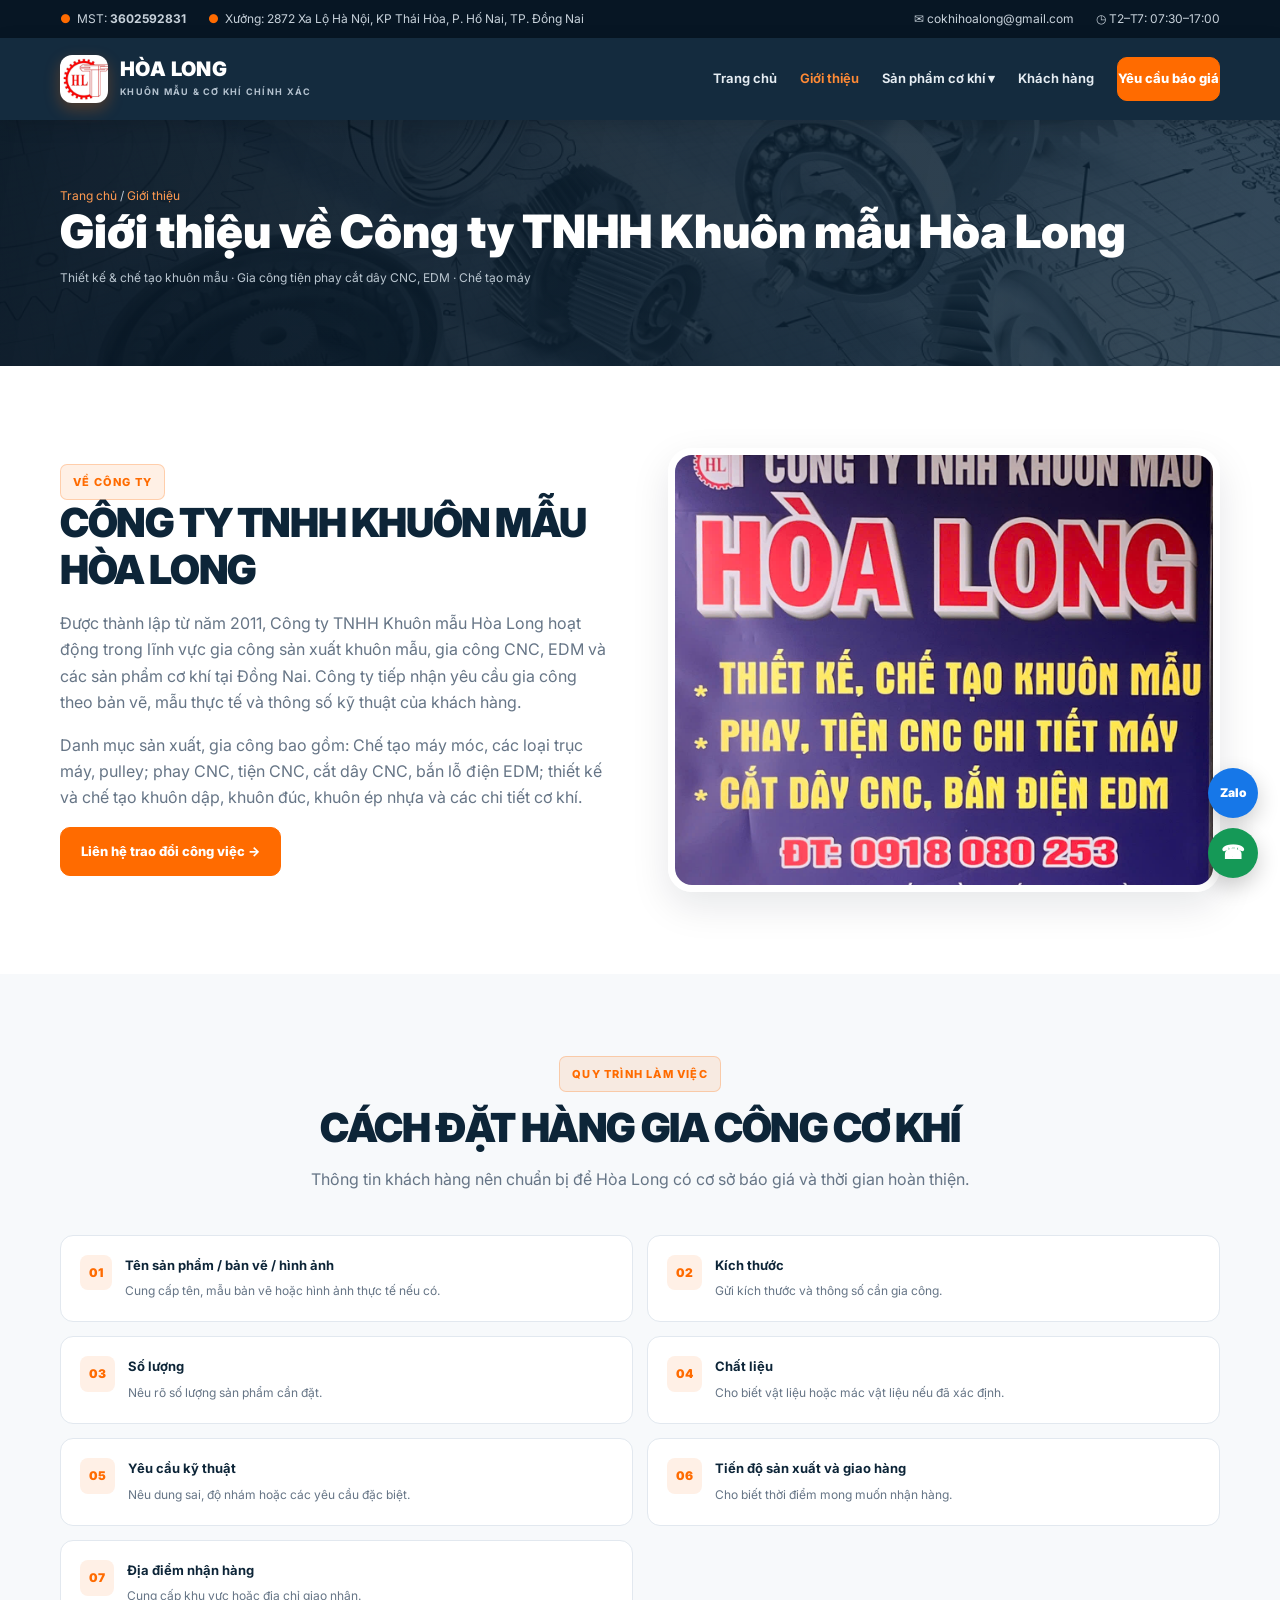
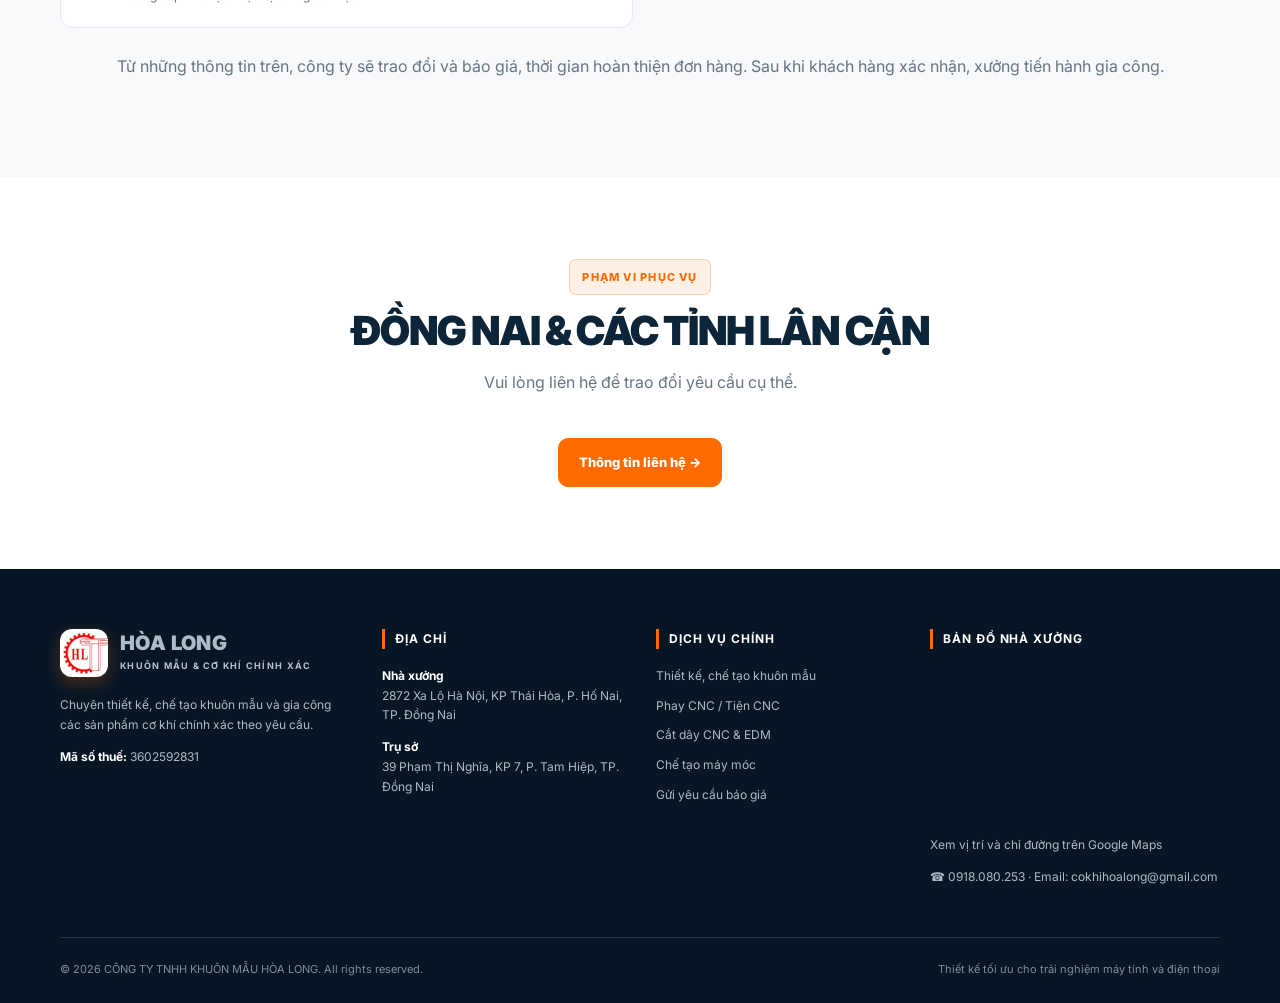
==== commit 3bcca670: "Thay ảnh mục Về công ty bằng CTY.jpg" ====
--- a/gioi-thieu.html
+++ b/gioi-thieu.html
@@ -1,2 +1,2 @@
 <!doctype html><html lang="vi"><head><link rel="icon" type="image/png" href="./favicon.png"><meta charset="utf-8"><meta name="viewport" content="width=device-width,initial-scale=1"><title>Giới thiệu | Công ty TNHH Khuôn mẫu Hòa Long</title><meta name="description" content="Công ty TNHH Khuôn mẫu Hòa Long – Gia công cơ khí chính xác, chế tạo khuôn mẫu tại Đồng Nai."><link rel="stylesheet" href="site.css"></head><body><div class="topbar"><div class="container topbar-inner"><div class="topbar-group"><span><b class="dot">●</b>MST: <strong>3602592831</strong></span><span><b class="dot">●</b>Xưởng: 2872 Xa Lộ Hà Nội, KP Thái Hòa, P. Hố Nai, TP. Đồng Nai</span></div><div class="topbar-group"><a href="mailto:cokhihoalong@gmail.com">✉ cokhihoalong@gmail.com</a><span>◷ T2–T7: 07:30–17:00</span></div></div></div>
-<header class="header"><div class="container nav-wrap"><a class="brand" href="index.html"><img class="brand-mark" src="./favicon.png" alt="Logo Hòa Long"><span><span class="brand-name">HÒA LONG</span><span class="brand-sub">Khuôn mẫu & Cơ khí chính xác</span></span></a><nav class="nav"><a class="" href="index.html">Trang chủ</a><a class="active" href="gioi-thieu.html">Giới thiệu</a><div class="nav-drop"><button class="">Sản phẩm cơ khí ▾</button><div class="drop-menu"><a href="san-pham-co-khi.html">Tổng quan sản phẩm</a><a href="khuon-mau.html">Khuôn mẫu</a><a href="san-pham-gia-cong.html">Sản phẩm gia công</a><a href="may-moc.html">Máy móc</a></div></div><a class="" href="khach-hang.html">Khách hàng</a><a class="btn" href="lien-he.html#bao-gia">Yêu cầu báo giá</a></nav><button class="mobile-toggle" aria-label="Mở menu" aria-expanded="false">☰</button></div><nav class="mobile-nav"><a href="index.html">Trang chủ</a><a href="gioi-thieu.html">Giới thiệu</a><a href="san-pham-co-khi.html">Sản phẩm cơ khí</a><a href="khuon-mau.html">— Khuôn mẫu</a><a href="san-pham-gia-cong.html">— Sản phẩm gia công</a><a href="may-moc.html">— Máy móc</a><a href="khach-hang.html">Khách hàng</a><a href="lien-he.html">Liên hệ</a><a href="lien-he.html#bao-gia">Yêu cầu báo giá</a></nav></header><main><section class="page-hero"><div class="container"><div class="breadcrumb"><a href="index.html">Trang chủ</a> / <a href="gioi-thieu.html">Giới thiệu</a></div><h1>Giới thiệu về Công ty TNHH Khuôn mẫu Hòa Long</h1><p class="breadcrumb">Thiết kế & chế tạo khuôn mẫu · Gia công tiện phay cắt dây CNC, EDM · Chế tạo máy</p></div></section><section class="section"><div class="container two-col"><div class="copy"><span class="eyebrow">Về công ty</span><h2>CÔNG TY TNHH KHUÔN MẪU HÒA LONG</h2><p>Được thành lập từ năm 2011, Công ty TNHH Khuôn mẫu Hòa Long hoạt động trong lĩnh vực gia công sản xuất khuôn mẫu, gia công CNC, EDM và các sản phẩm cơ khí tại Đồng Nai. Công ty tiếp nhận yêu cầu gia công theo bản vẽ, mẫu thực tế và thông số kỹ thuật của khách hàng.</p><p>Danh mục sản xuất, gia công bao gồm: Chế tạo máy móc, các loại trục máy, pulley; phay CNC, tiện CNC, cắt dây CNC, bắn lỗ điện EDM; thiết kế và chế tạo khuôn dập, khuôn đúc, khuôn ép nhựa và các chi tiết cơ khí.</p><a class="btn" href="lien-he.html#bao-gia">Liên hệ trao đổi công việc →</a></div><div class="photo-frame"><img src="./assets/images/wordpress-legacy/img_1085.jpg" alt="Thiết bị gia công tại Hòa Long"></div></div></section><section class="section soft"><div class="container"><div class="section-head"><span class="eyebrow">Quy trình làm việc</span><h2>CÁCH ĐẶT HÀNG GIA CÔNG CƠ KHÍ</h2><p>Thông tin khách hàng nên chuẩn bị để Hòa Long có cơ sở báo giá và thời gian hoàn thiện.</p></div><div class="steps"><div class="step"><div><b>Tên sản phẩm / bản vẽ / hình ảnh</b><span>Cung cấp tên, mẫu bản vẽ hoặc hình ảnh thực tế nếu có.</span></div></div><div class="step"><div><b>Kích thước</b><span>Gửi kích thước và thông số cần gia công.</span></div></div><div class="step"><div><b>Số lượng</b><span>Nêu rõ số lượng sản phẩm cần đặt.</span></div></div><div class="step"><div><b>Chất liệu</b><span>Cho biết vật liệu hoặc mác vật liệu nếu đã xác định.</span></div></div><div class="step"><div><b>Yêu cầu kỹ thuật</b><span>Nêu dung sai, độ nhám hoặc các yêu cầu đặc biệt.</span></div></div><div class="step"><div><b>Tiến độ sản xuất và giao hàng</b><span>Cho biết thời điểm mong muốn nhận hàng.</span></div></div><div class="step"><div><b>Địa điểm nhận hàng</b><span>Cung cấp khu vực hoặc địa chỉ giao nhận.</span></div></div></div><p class="muted" style="text-align:center">Từ những thông tin trên, công ty sẽ trao đổi và báo giá, thời gian hoàn thiện đơn hàng. Sau khi khách hàng xác nhận, xưởng tiến hành gia công.</p></div></section><section class="section"><div class="container"><div class="section-head"><span class="eyebrow">Phạm vi phục vụ</span><h2>ĐỒNG NAI & CÁC TỈNH LÂN CẬN</h2><p>Vui lòng liên hệ để trao đổi yêu cầu cụ thể.</p></div><div style="text-align:center"><a class="btn" href="lien-he.html">Thông tin liên hệ →</a></div></div></section></main><footer class="footer"><div class="container"><div class="footer-grid"><div><a class="brand" href="index.html"><img class="brand-mark" src="./favicon.png" alt="Logo Hòa Long"><span><span class="brand-name">HÒA LONG</span><span class="brand-sub">Khuôn mẫu & Cơ khí chính xác</span></span></a><p style="margin-top:18px">Chuyên thiết kế, chế tạo khuôn mẫu và gia công các sản phẩm cơ khí chính xác theo yêu cầu.</p><p><b style="color:#fff">Mã số thuế:</b> 3602592831</p></div><div><h4>Địa chỉ</h4><p><b style="color:#fff">Nhà xưởng</b><br>2872 Xa Lộ Hà Nội, KP Thái Hòa, P. Hố Nai, TP. Đồng Nai</p><p><b style="color:#fff">Trụ sở</b><br>39 Phạm Thị Nghĩa, KP 7, P. Tam Hiệp, TP. Đồng Nai</p></div><div><h4>Dịch vụ chính</h4><ul><li><a href="khuon-mau.html">Thiết kế, chế tạo khuôn mẫu</a></li><li><a href="san-pham-gia-cong.html">Phay CNC / Tiện CNC</a></li><li><a href="san-pham-gia-cong.html">Cắt dây CNC & EDM</a></li><li><a href="may-moc.html">Chế tạo máy móc</a></li><li><a href="lien-he.html">Gửi yêu cầu báo giá</a></li></ul></div><div><h4>Bản đồ nhà xưởng</h4><iframe class="map" title="Bản đồ nhà xưởng Hòa Long" src="https://www.google.com/maps/embed?pb=!1m14!1m8!1m3!1d244.81048956915362!2d106.92846942721451!3d10.965800553287272!3m2!1i1024!2i768!4f13.1!3m3!1m2!1s0x3174dddb66776165%3A0xc042b692e3a58e84!2zQ8O0bmcgdHkgVE5ISCBLaHXDtG4gbeG6q3UgSMOyYSBMb25n!5e0!3m2!1svi!2s!4v1794297510848!5m2!1svi!2s" loading="lazy"></iframe><p class="map-link"><a href="https://maps.app.goo.gl/GKMPtRkxPsB5hAL57" target="_blank" rel="noopener noreferrer">Xem vị trí và chỉ đường trên Google Maps</a></p><p><a href="tel:0918080253">☎ 0918.080.253</a> · <a href="https://mail.google.com/mail/?view=cm&fs=1&to=cokhihoalong%40gmail.com" target="_blank" rel="noopener noreferrer">Email: cokhihoalong@gmail.com</a></p></div></div><div class="copyright"><span>© 2026 CÔNG TY TNHH KHUÔN MẪU HÒA LONG. All rights reserved.</span><span>Thiết kế tối ưu cho trải nghiệm máy tính và điện thoại</span></div></div></footer><div class="floating"><a class="float-btn float-zalo" href="https://zalo.me/0918080253" target="_blank" rel="noopener">Zalo</a><a class="float-btn float-phone" href="tel:0918080253" aria-label="Gọi Hòa Long">☎</a></div><script src="site.js"></script></body></html>
+<header class="header"><div class="container nav-wrap"><a class="brand" href="index.html"><img class="brand-mark" src="./favicon.png" alt="Logo Hòa Long"><span><span class="brand-name">HÒA LONG</span><span class="brand-sub">Khuôn mẫu & Cơ khí chính xác</span></span></a><nav class="nav"><a class="" href="index.html">Trang chủ</a><a class="active" href="gioi-thieu.html">Giới thiệu</a><div class="nav-drop"><button class="">Sản phẩm cơ khí ▾</button><div class="drop-menu"><a href="san-pham-co-khi.html">Tổng quan sản phẩm</a><a href="khuon-mau.html">Khuôn mẫu</a><a href="san-pham-gia-cong.html">Sản phẩm gia công</a><a href="may-moc.html">Máy móc</a></div></div><a class="" href="khach-hang.html">Khách hàng</a><a class="btn" href="lien-he.html#bao-gia">Yêu cầu báo giá</a></nav><button class="mobile-toggle" aria-label="Mở menu" aria-expanded="false">☰</button></div><nav class="mobile-nav"><a href="index.html">Trang chủ</a><a href="gioi-thieu.html">Giới thiệu</a><a href="san-pham-co-khi.html">Sản phẩm cơ khí</a><a href="khuon-mau.html">— Khuôn mẫu</a><a href="san-pham-gia-cong.html">— Sản phẩm gia công</a><a href="may-moc.html">— Máy móc</a><a href="khach-hang.html">Khách hàng</a><a href="lien-he.html">Liên hệ</a><a href="lien-he.html#bao-gia">Yêu cầu báo giá</a></nav></header><main><section class="page-hero"><div class="container"><div class="breadcrumb"><a href="index.html">Trang chủ</a> / <a href="gioi-thieu.html">Giới thiệu</a></div><h1>Giới thiệu về Công ty TNHH Khuôn mẫu Hòa Long</h1><p class="breadcrumb">Thiết kế & chế tạo khuôn mẫu · Gia công tiện phay cắt dây CNC, EDM · Chế tạo máy</p></div></section><section class="section"><div class="container two-col"><div class="copy"><span class="eyebrow">Về công ty</span><h2>CÔNG TY TNHH KHUÔN MẪU HÒA LONG</h2><p>Được thành lập từ năm 2011, Công ty TNHH Khuôn mẫu Hòa Long hoạt động trong lĩnh vực gia công sản xuất khuôn mẫu, gia công CNC, EDM và các sản phẩm cơ khí tại Đồng Nai. Công ty tiếp nhận yêu cầu gia công theo bản vẽ, mẫu thực tế và thông số kỹ thuật của khách hàng.</p><p>Danh mục sản xuất, gia công bao gồm: Chế tạo máy móc, các loại trục máy, pulley; phay CNC, tiện CNC, cắt dây CNC, bắn lỗ điện EDM; thiết kế và chế tạo khuôn dập, khuôn đúc, khuôn ép nhựa và các chi tiết cơ khí.</p><a class="btn" href="lien-he.html#bao-gia">Liên hệ trao đổi công việc →</a></div><div class="photo-frame"><img src="./assets/images/CTY.jpg" alt="Công ty Hòa Long"></div></div></section><section class="section soft"><div class="container"><div class="section-head"><span class="eyebrow">Quy trình làm việc</span><h2>CÁCH ĐẶT HÀNG GIA CÔNG CƠ KHÍ</h2><p>Thông tin khách hàng nên chuẩn bị để Hòa Long có cơ sở báo giá và thời gian hoàn thiện.</p></div><div class="steps"><div class="step"><div><b>Tên sản phẩm / bản vẽ / hình ảnh</b><span>Cung cấp tên, mẫu bản vẽ hoặc hình ảnh thực tế nếu có.</span></div></div><div class="step"><div><b>Kích thước</b><span>Gửi kích thước và thông số cần gia công.</span></div></div><div class="step"><div><b>Số lượng</b><span>Nêu rõ số lượng sản phẩm cần đặt.</span></div></div><div class="step"><div><b>Chất liệu</b><span>Cho biết vật liệu hoặc mác vật liệu nếu đã xác định.</span></div></div><div class="step"><div><b>Yêu cầu kỹ thuật</b><span>Nêu dung sai, độ nhám hoặc các yêu cầu đặc biệt.</span></div></div><div class="step"><div><b>Tiến độ sản xuất và giao hàng</b><span>Cho biết thời điểm mong muốn nhận hàng.</span></div></div><div class="step"><div><b>Địa điểm nhận hàng</b><span>Cung cấp khu vực hoặc địa chỉ giao nhận.</span></div></div></div><p class="muted" style="text-align:center">Từ những thông tin trên, công ty sẽ trao đổi và báo giá, thời gian hoàn thiện đơn hàng. Sau khi khách hàng xác nhận, xưởng tiến hành gia công.</p></div></section><section class="section"><div class="container"><div class="section-head"><span class="eyebrow">Phạm vi phục vụ</span><h2>ĐỒNG NAI & CÁC TỈNH LÂN CẬN</h2><p>Vui lòng liên hệ để trao đổi yêu cầu cụ thể.</p></div><div style="text-align:center"><a class="btn" href="lien-he.html">Thông tin liên hệ →</a></div></div></section></main><footer class="footer"><div class="container"><div class="footer-grid"><div><a class="brand" href="index.html"><img class="brand-mark" src="./favicon.png" alt="Logo Hòa Long"><span><span class="brand-name">HÒA LONG</span><span class="brand-sub">Khuôn mẫu & Cơ khí chính xác</span></span></a><p style="margin-top:18px">Chuyên thiết kế, chế tạo khuôn mẫu và gia công các sản phẩm cơ khí chính xác theo yêu cầu.</p><p><b style="color:#fff">Mã số thuế:</b> 3602592831</p></div><div><h4>Địa chỉ</h4><p><b style="color:#fff">Nhà xưởng</b><br>2872 Xa Lộ Hà Nội, KP Thái Hòa, P. Hố Nai, TP. Đồng Nai</p><p><b style="color:#fff">Trụ sở</b><br>39 Phạm Thị Nghĩa, KP 7, P. Tam Hiệp, TP. Đồng Nai</p></div><div><h4>Dịch vụ chính</h4><ul><li><a href="khuon-mau.html">Thiết kế, chế tạo khuôn mẫu</a></li><li><a href="san-pham-gia-cong.html">Phay CNC / Tiện CNC</a></li><li><a href="san-pham-gia-cong.html">Cắt dây CNC & EDM</a></li><li><a href="may-moc.html">Chế tạo máy móc</a></li><li><a href="lien-he.html">Gửi yêu cầu báo giá</a></li></ul></div><div><h4>Bản đồ nhà xưởng</h4><iframe class="map" title="Bản đồ nhà xưởng Hòa Long" src="https://www.google.com/maps/embed?pb=!1m14!1m8!1m3!1d244.81048956915362!2d106.92846942721451!3d10.965800553287272!3m2!1i1024!2i768!4f13.1!3m3!1m2!1s0x3174dddb66776165%3A0xc042b692e3a58e84!2zQ8O0bmcgdHkgVE5ISCBLaHXDtG4gbeG6q3UgSMOyYSBMb25n!5e0!3m2!1svi!2s!4v1794297510848!5m2!1svi!2s" loading="lazy"></iframe><p class="map-link"><a href="https://maps.app.goo.gl/GKMPtRkxPsB5hAL57" target="_blank" rel="noopener noreferrer">Xem vị trí và chỉ đường trên Google Maps</a></p><p><a href="tel:0918080253">☎ 0918.080.253</a> · <a href="https://mail.google.com/mail/?view=cm&fs=1&to=cokhihoalong%40gmail.com" target="_blank" rel="noopener noreferrer">Email: cokhihoalong@gmail.com</a></p></div></div><div class="copyright"><span>© 2026 CÔNG TY TNHH KHUÔN MẪU HÒA LONG. All rights reserved.</span><span>Thiết kế tối ưu cho trải nghiệm máy tính và điện thoại</span></div></div></footer><div class="floating"><a class="float-btn float-zalo" href="https://zalo.me/0918080253" target="_blank" rel="noopener">Zalo</a><a class="float-btn float-phone" href="tel:0918080253" aria-label="Gọi Hòa Long">☎</a></div><script src="site.js"></script></body></html>
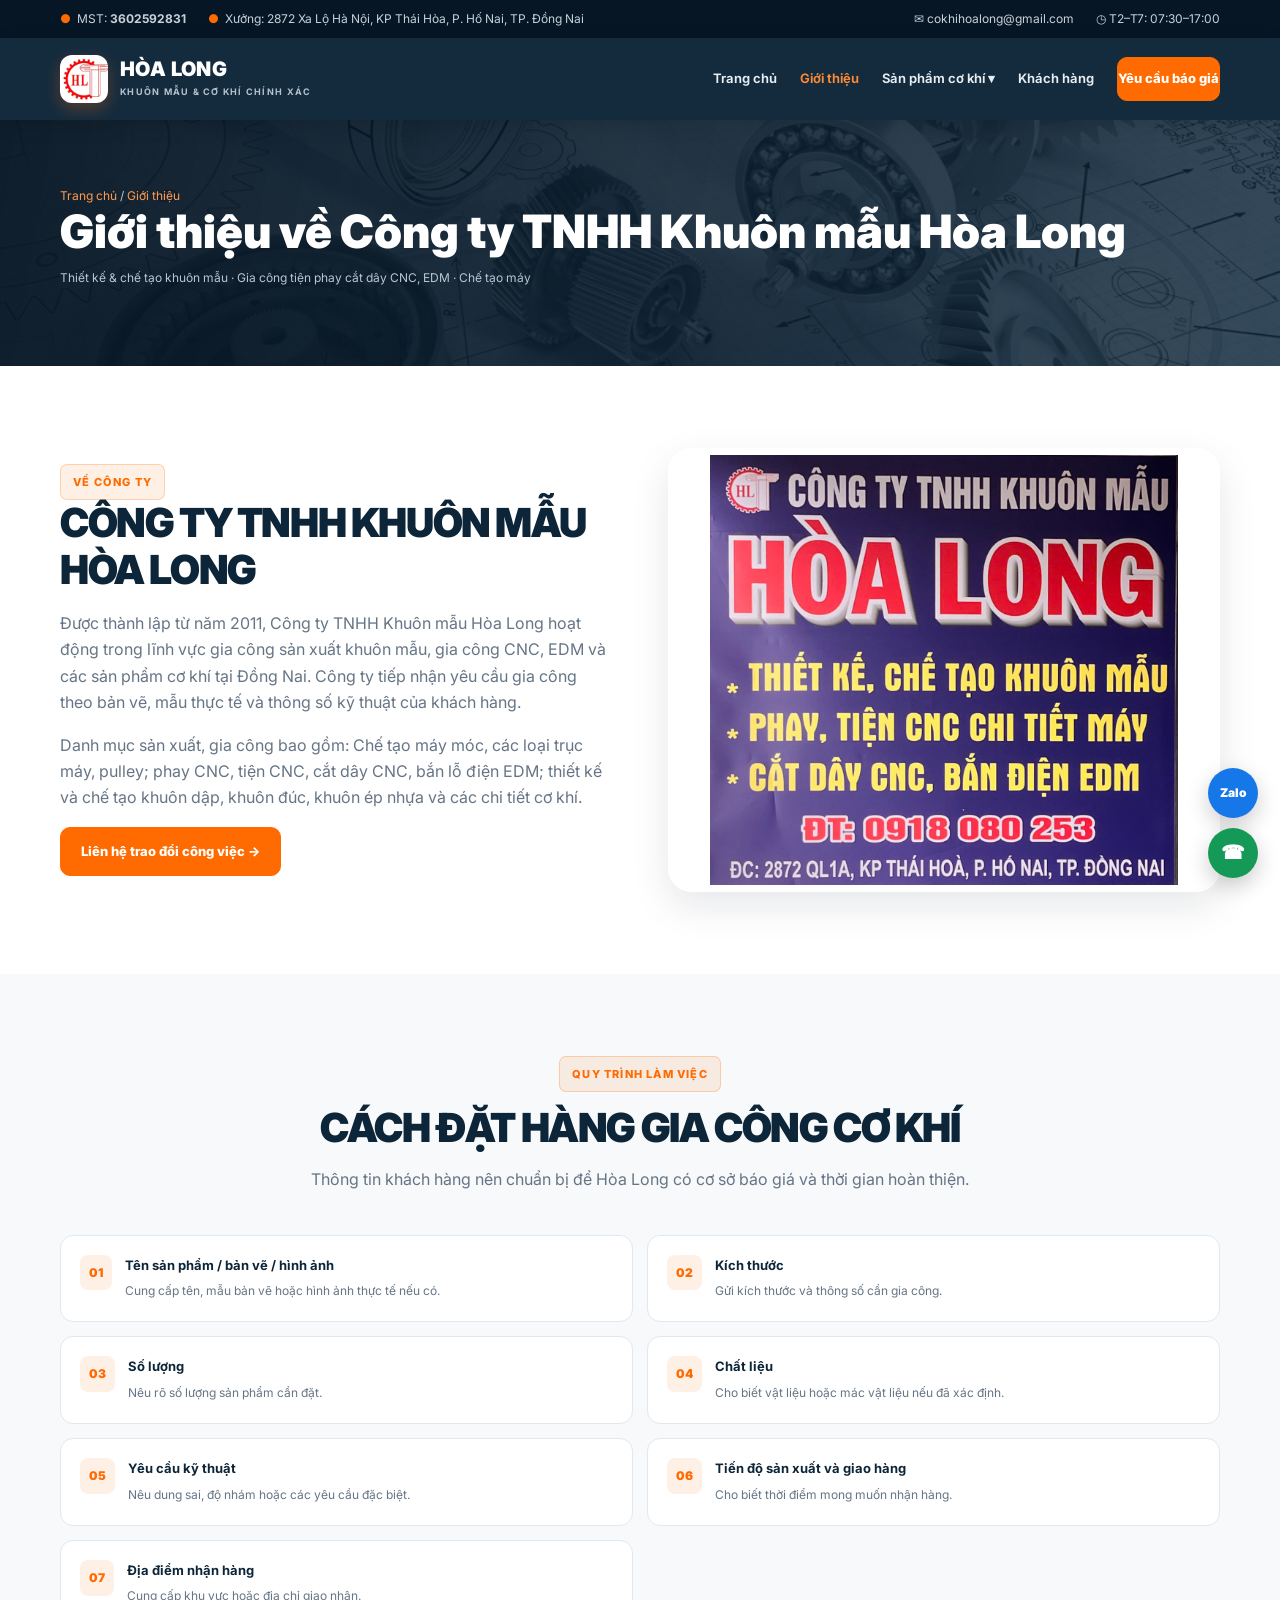
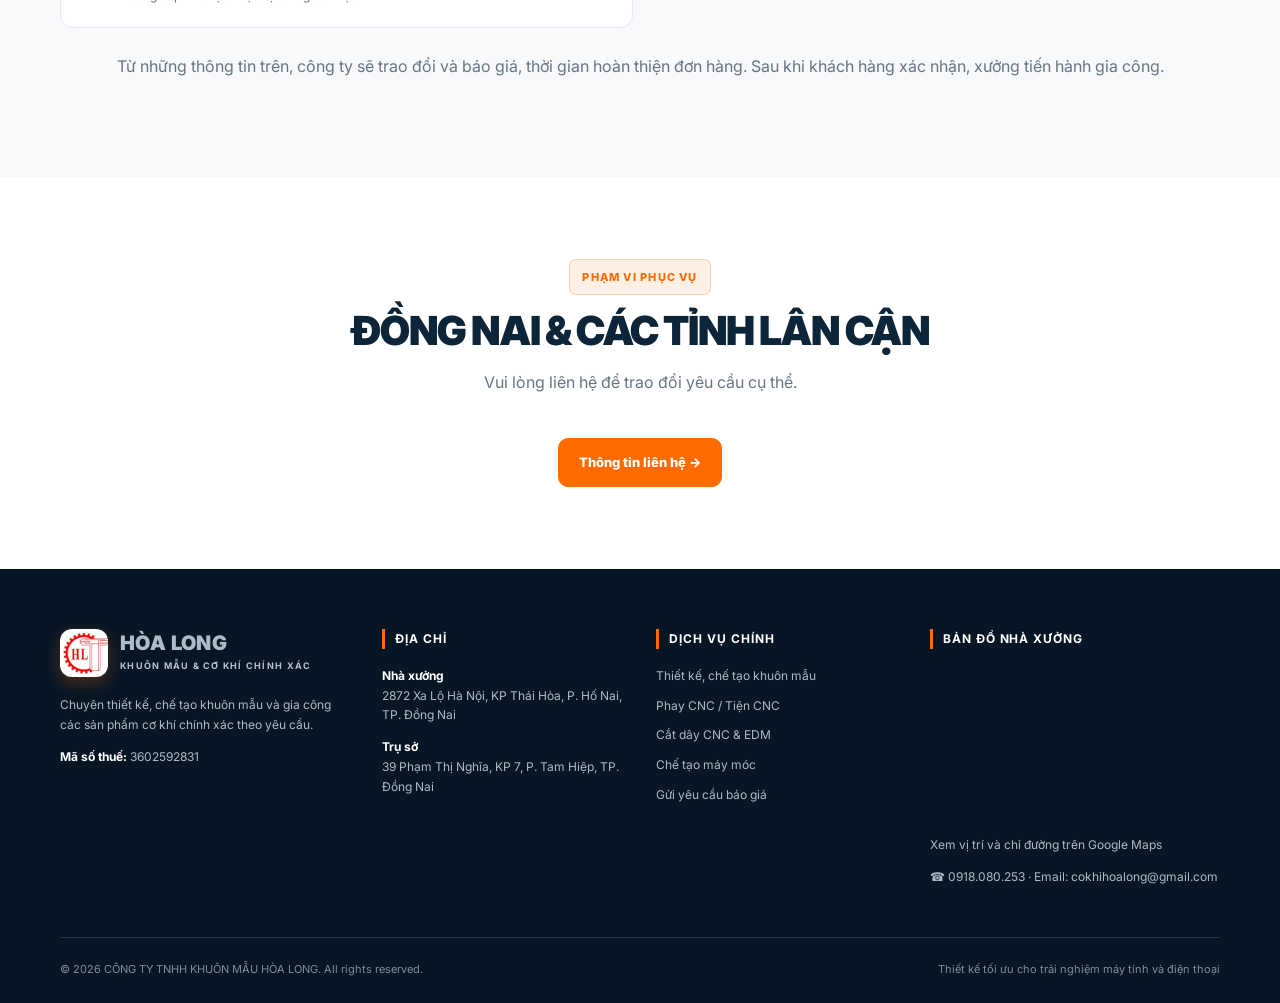
==== commit fcf74283: "Hiển thị đầy đủ ảnh công ty trong khung giới thiệu" ====
--- a/gioi-thieu.html
+++ b/gioi-thieu.html
@@ -1,2 +1,2 @@
 <!doctype html><html lang="vi"><head><link rel="icon" type="image/png" href="./favicon.png"><meta charset="utf-8"><meta name="viewport" content="width=device-width,initial-scale=1"><title>Giới thiệu | Công ty TNHH Khuôn mẫu Hòa Long</title><meta name="description" content="Công ty TNHH Khuôn mẫu Hòa Long – Gia công cơ khí chính xác, chế tạo khuôn mẫu tại Đồng Nai."><link rel="stylesheet" href="site.css"></head><body><div class="topbar"><div class="container topbar-inner"><div class="topbar-group"><span><b class="dot">●</b>MST: <strong>3602592831</strong></span><span><b class="dot">●</b>Xưởng: 2872 Xa Lộ Hà Nội, KP Thái Hòa, P. Hố Nai, TP. Đồng Nai</span></div><div class="topbar-group"><a href="mailto:cokhihoalong@gmail.com">✉ cokhihoalong@gmail.com</a><span>◷ T2–T7: 07:30–17:00</span></div></div></div>
-<header class="header"><div class="container nav-wrap"><a class="brand" href="index.html"><img class="brand-mark" src="./favicon.png" alt="Logo Hòa Long"><span><span class="brand-name">HÒA LONG</span><span class="brand-sub">Khuôn mẫu & Cơ khí chính xác</span></span></a><nav class="nav"><a class="" href="index.html">Trang chủ</a><a class="active" href="gioi-thieu.html">Giới thiệu</a><div class="nav-drop"><button class="">Sản phẩm cơ khí ▾</button><div class="drop-menu"><a href="san-pham-co-khi.html">Tổng quan sản phẩm</a><a href="khuon-mau.html">Khuôn mẫu</a><a href="san-pham-gia-cong.html">Sản phẩm gia công</a><a href="may-moc.html">Máy móc</a></div></div><a class="" href="khach-hang.html">Khách hàng</a><a class="btn" href="lien-he.html#bao-gia">Yêu cầu báo giá</a></nav><button class="mobile-toggle" aria-label="Mở menu" aria-expanded="false">☰</button></div><nav class="mobile-nav"><a href="index.html">Trang chủ</a><a href="gioi-thieu.html">Giới thiệu</a><a href="san-pham-co-khi.html">Sản phẩm cơ khí</a><a href="khuon-mau.html">— Khuôn mẫu</a><a href="san-pham-gia-cong.html">— Sản phẩm gia công</a><a href="may-moc.html">— Máy móc</a><a href="khach-hang.html">Khách hàng</a><a href="lien-he.html">Liên hệ</a><a href="lien-he.html#bao-gia">Yêu cầu báo giá</a></nav></header><main><section class="page-hero"><div class="container"><div class="breadcrumb"><a href="index.html">Trang chủ</a> / <a href="gioi-thieu.html">Giới thiệu</a></div><h1>Giới thiệu về Công ty TNHH Khuôn mẫu Hòa Long</h1><p class="breadcrumb">Thiết kế & chế tạo khuôn mẫu · Gia công tiện phay cắt dây CNC, EDM · Chế tạo máy</p></div></section><section class="section"><div class="container two-col"><div class="copy"><span class="eyebrow">Về công ty</span><h2>CÔNG TY TNHH KHUÔN MẪU HÒA LONG</h2><p>Được thành lập từ năm 2011, Công ty TNHH Khuôn mẫu Hòa Long hoạt động trong lĩnh vực gia công sản xuất khuôn mẫu, gia công CNC, EDM và các sản phẩm cơ khí tại Đồng Nai. Công ty tiếp nhận yêu cầu gia công theo bản vẽ, mẫu thực tế và thông số kỹ thuật của khách hàng.</p><p>Danh mục sản xuất, gia công bao gồm: Chế tạo máy móc, các loại trục máy, pulley; phay CNC, tiện CNC, cắt dây CNC, bắn lỗ điện EDM; thiết kế và chế tạo khuôn dập, khuôn đúc, khuôn ép nhựa và các chi tiết cơ khí.</p><a class="btn" href="lien-he.html#bao-gia">Liên hệ trao đổi công việc →</a></div><div class="photo-frame"><img src="./assets/images/CTY.jpg" alt="Công ty Hòa Long"></div></div></section><section class="section soft"><div class="container"><div class="section-head"><span class="eyebrow">Quy trình làm việc</span><h2>CÁCH ĐẶT HÀNG GIA CÔNG CƠ KHÍ</h2><p>Thông tin khách hàng nên chuẩn bị để Hòa Long có cơ sở báo giá và thời gian hoàn thiện.</p></div><div class="steps"><div class="step"><div><b>Tên sản phẩm / bản vẽ / hình ảnh</b><span>Cung cấp tên, mẫu bản vẽ hoặc hình ảnh thực tế nếu có.</span></div></div><div class="step"><div><b>Kích thước</b><span>Gửi kích thước và thông số cần gia công.</span></div></div><div class="step"><div><b>Số lượng</b><span>Nêu rõ số lượng sản phẩm cần đặt.</span></div></div><div class="step"><div><b>Chất liệu</b><span>Cho biết vật liệu hoặc mác vật liệu nếu đã xác định.</span></div></div><div class="step"><div><b>Yêu cầu kỹ thuật</b><span>Nêu dung sai, độ nhám hoặc các yêu cầu đặc biệt.</span></div></div><div class="step"><div><b>Tiến độ sản xuất và giao hàng</b><span>Cho biết thời điểm mong muốn nhận hàng.</span></div></div><div class="step"><div><b>Địa điểm nhận hàng</b><span>Cung cấp khu vực hoặc địa chỉ giao nhận.</span></div></div></div><p class="muted" style="text-align:center">Từ những thông tin trên, công ty sẽ trao đổi và báo giá, thời gian hoàn thiện đơn hàng. Sau khi khách hàng xác nhận, xưởng tiến hành gia công.</p></div></section><section class="section"><div class="container"><div class="section-head"><span class="eyebrow">Phạm vi phục vụ</span><h2>ĐỒNG NAI & CÁC TỈNH LÂN CẬN</h2><p>Vui lòng liên hệ để trao đổi yêu cầu cụ thể.</p></div><div style="text-align:center"><a class="btn" href="lien-he.html">Thông tin liên hệ →</a></div></div></section></main><footer class="footer"><div class="container"><div class="footer-grid"><div><a class="brand" href="index.html"><img class="brand-mark" src="./favicon.png" alt="Logo Hòa Long"><span><span class="brand-name">HÒA LONG</span><span class="brand-sub">Khuôn mẫu & Cơ khí chính xác</span></span></a><p style="margin-top:18px">Chuyên thiết kế, chế tạo khuôn mẫu và gia công các sản phẩm cơ khí chính xác theo yêu cầu.</p><p><b style="color:#fff">Mã số thuế:</b> 3602592831</p></div><div><h4>Địa chỉ</h4><p><b style="color:#fff">Nhà xưởng</b><br>2872 Xa Lộ Hà Nội, KP Thái Hòa, P. Hố Nai, TP. Đồng Nai</p><p><b style="color:#fff">Trụ sở</b><br>39 Phạm Thị Nghĩa, KP 7, P. Tam Hiệp, TP. Đồng Nai</p></div><div><h4>Dịch vụ chính</h4><ul><li><a href="khuon-mau.html">Thiết kế, chế tạo khuôn mẫu</a></li><li><a href="san-pham-gia-cong.html">Phay CNC / Tiện CNC</a></li><li><a href="san-pham-gia-cong.html">Cắt dây CNC & EDM</a></li><li><a href="may-moc.html">Chế tạo máy móc</a></li><li><a href="lien-he.html">Gửi yêu cầu báo giá</a></li></ul></div><div><h4>Bản đồ nhà xưởng</h4><iframe class="map" title="Bản đồ nhà xưởng Hòa Long" src="https://www.google.com/maps/embed?pb=!1m14!1m8!1m3!1d244.81048956915362!2d106.92846942721451!3d10.965800553287272!3m2!1i1024!2i768!4f13.1!3m3!1m2!1s0x3174dddb66776165%3A0xc042b692e3a58e84!2zQ8O0bmcgdHkgVE5ISCBLaHXDtG4gbeG6q3UgSMOyYSBMb25n!5e0!3m2!1svi!2s!4v1794297510848!5m2!1svi!2s" loading="lazy"></iframe><p class="map-link"><a href="https://maps.app.goo.gl/GKMPtRkxPsB5hAL57" target="_blank" rel="noopener noreferrer">Xem vị trí và chỉ đường trên Google Maps</a></p><p><a href="tel:0918080253">☎ 0918.080.253</a> · <a href="https://mail.google.com/mail/?view=cm&fs=1&to=cokhihoalong%40gmail.com" target="_blank" rel="noopener noreferrer">Email: cokhihoalong@gmail.com</a></p></div></div><div class="copyright"><span>© 2026 CÔNG TY TNHH KHUÔN MẪU HÒA LONG. All rights reserved.</span><span>Thiết kế tối ưu cho trải nghiệm máy tính và điện thoại</span></div></div></footer><div class="floating"><a class="float-btn float-zalo" href="https://zalo.me/0918080253" target="_blank" rel="noopener">Zalo</a><a class="float-btn float-phone" href="tel:0918080253" aria-label="Gọi Hòa Long">☎</a></div><script src="site.js"></script></body></html>
+<header class="header"><div class="container nav-wrap"><a class="brand" href="index.html"><img class="brand-mark" src="./favicon.png" alt="Logo Hòa Long"><span><span class="brand-name">HÒA LONG</span><span class="brand-sub">Khuôn mẫu & Cơ khí chính xác</span></span></a><nav class="nav"><a class="" href="index.html">Trang chủ</a><a class="active" href="gioi-thieu.html">Giới thiệu</a><div class="nav-drop"><button class="">Sản phẩm cơ khí ▾</button><div class="drop-menu"><a href="san-pham-co-khi.html">Tổng quan sản phẩm</a><a href="khuon-mau.html">Khuôn mẫu</a><a href="san-pham-gia-cong.html">Sản phẩm gia công</a><a href="may-moc.html">Máy móc</a></div></div><a class="" href="khach-hang.html">Khách hàng</a><a class="btn" href="lien-he.html#bao-gia">Yêu cầu báo giá</a></nav><button class="mobile-toggle" aria-label="Mở menu" aria-expanded="false">☰</button></div><nav class="mobile-nav"><a href="index.html">Trang chủ</a><a href="gioi-thieu.html">Giới thiệu</a><a href="san-pham-co-khi.html">Sản phẩm cơ khí</a><a href="khuon-mau.html">— Khuôn mẫu</a><a href="san-pham-gia-cong.html">— Sản phẩm gia công</a><a href="may-moc.html">— Máy móc</a><a href="khach-hang.html">Khách hàng</a><a href="lien-he.html">Liên hệ</a><a href="lien-he.html#bao-gia">Yêu cầu báo giá</a></nav></header><main><section class="page-hero"><div class="container"><div class="breadcrumb"><a href="index.html">Trang chủ</a> / <a href="gioi-thieu.html">Giới thiệu</a></div><h1>Giới thiệu về Công ty TNHH Khuôn mẫu Hòa Long</h1><p class="breadcrumb">Thiết kế & chế tạo khuôn mẫu · Gia công tiện phay cắt dây CNC, EDM · Chế tạo máy</p></div></section><section class="section"><div class="container two-col"><div class="copy"><span class="eyebrow">Về công ty</span><h2>CÔNG TY TNHH KHUÔN MẪU HÒA LONG</h2><p>Được thành lập từ năm 2011, Công ty TNHH Khuôn mẫu Hòa Long hoạt động trong lĩnh vực gia công sản xuất khuôn mẫu, gia công CNC, EDM và các sản phẩm cơ khí tại Đồng Nai. Công ty tiếp nhận yêu cầu gia công theo bản vẽ, mẫu thực tế và thông số kỹ thuật của khách hàng.</p><p>Danh mục sản xuất, gia công bao gồm: Chế tạo máy móc, các loại trục máy, pulley; phay CNC, tiện CNC, cắt dây CNC, bắn lỗ điện EDM; thiết kế và chế tạo khuôn dập, khuôn đúc, khuôn ép nhựa và các chi tiết cơ khí.</p><a class="btn" href="lien-he.html#bao-gia">Liên hệ trao đổi công việc →</a></div><div class="photo-frame"><img src="./assets/images/CTY.jpg" alt="Công ty Hòa Long" style="object-fit:contain;background:#fff"></div></div></section><section class="section soft"><div class="container"><div class="section-head"><span class="eyebrow">Quy trình làm việc</span><h2>CÁCH ĐẶT HÀNG GIA CÔNG CƠ KHÍ</h2><p>Thông tin khách hàng nên chuẩn bị để Hòa Long có cơ sở báo giá và thời gian hoàn thiện.</p></div><div class="steps"><div class="step"><div><b>Tên sản phẩm / bản vẽ / hình ảnh</b><span>Cung cấp tên, mẫu bản vẽ hoặc hình ảnh thực tế nếu có.</span></div></div><div class="step"><div><b>Kích thước</b><span>Gửi kích thước và thông số cần gia công.</span></div></div><div class="step"><div><b>Số lượng</b><span>Nêu rõ số lượng sản phẩm cần đặt.</span></div></div><div class="step"><div><b>Chất liệu</b><span>Cho biết vật liệu hoặc mác vật liệu nếu đã xác định.</span></div></div><div class="step"><div><b>Yêu cầu kỹ thuật</b><span>Nêu dung sai, độ nhám hoặc các yêu cầu đặc biệt.</span></div></div><div class="step"><div><b>Tiến độ sản xuất và giao hàng</b><span>Cho biết thời điểm mong muốn nhận hàng.</span></div></div><div class="step"><div><b>Địa điểm nhận hàng</b><span>Cung cấp khu vực hoặc địa chỉ giao nhận.</span></div></div></div><p class="muted" style="text-align:center">Từ những thông tin trên, công ty sẽ trao đổi và báo giá, thời gian hoàn thiện đơn hàng. Sau khi khách hàng xác nhận, xưởng tiến hành gia công.</p></div></section><section class="section"><div class="container"><div class="section-head"><span class="eyebrow">Phạm vi phục vụ</span><h2>ĐỒNG NAI & CÁC TỈNH LÂN CẬN</h2><p>Vui lòng liên hệ để trao đổi yêu cầu cụ thể.</p></div><div style="text-align:center"><a class="btn" href="lien-he.html">Thông tin liên hệ →</a></div></div></section></main><footer class="footer"><div class="container"><div class="footer-grid"><div><a class="brand" href="index.html"><img class="brand-mark" src="./favicon.png" alt="Logo Hòa Long"><span><span class="brand-name">HÒA LONG</span><span class="brand-sub">Khuôn mẫu & Cơ khí chính xác</span></span></a><p style="margin-top:18px">Chuyên thiết kế, chế tạo khuôn mẫu và gia công các sản phẩm cơ khí chính xác theo yêu cầu.</p><p><b style="color:#fff">Mã số thuế:</b> 3602592831</p></div><div><h4>Địa chỉ</h4><p><b style="color:#fff">Nhà xưởng</b><br>2872 Xa Lộ Hà Nội, KP Thái Hòa, P. Hố Nai, TP. Đồng Nai</p><p><b style="color:#fff">Trụ sở</b><br>39 Phạm Thị Nghĩa, KP 7, P. Tam Hiệp, TP. Đồng Nai</p></div><div><h4>Dịch vụ chính</h4><ul><li><a href="khuon-mau.html">Thiết kế, chế tạo khuôn mẫu</a></li><li><a href="san-pham-gia-cong.html">Phay CNC / Tiện CNC</a></li><li><a href="san-pham-gia-cong.html">Cắt dây CNC & EDM</a></li><li><a href="may-moc.html">Chế tạo máy móc</a></li><li><a href="lien-he.html">Gửi yêu cầu báo giá</a></li></ul></div><div><h4>Bản đồ nhà xưởng</h4><iframe class="map" title="Bản đồ nhà xưởng Hòa Long" src="https://www.google.com/maps/embed?pb=!1m14!1m8!1m3!1d244.81048956915362!2d106.92846942721451!3d10.965800553287272!3m2!1i1024!2i768!4f13.1!3m3!1m2!1s0x3174dddb66776165%3A0xc042b692e3a58e84!2zQ8O0bmcgdHkgVE5ISCBLaHXDtG4gbeG6q3UgSMOyYSBMb25n!5e0!3m2!1svi!2s!4v1794297510848!5m2!1svi!2s" loading="lazy"></iframe><p class="map-link"><a href="https://maps.app.goo.gl/GKMPtRkxPsB5hAL57" target="_blank" rel="noopener noreferrer">Xem vị trí và chỉ đường trên Google Maps</a></p><p><a href="tel:0918080253">☎ 0918.080.253</a> · <a href="https://mail.google.com/mail/?view=cm&fs=1&to=cokhihoalong%40gmail.com" target="_blank" rel="noopener noreferrer">Email: cokhihoalong@gmail.com</a></p></div></div><div class="copyright"><span>© 2026 CÔNG TY TNHH KHUÔN MẪU HÒA LONG. All rights reserved.</span><span>Thiết kế tối ưu cho trải nghiệm máy tính và điện thoại</span></div></div></footer><div class="floating"><a class="float-btn float-zalo" href="https://zalo.me/0918080253" target="_blank" rel="noopener">Zalo</a><a class="float-btn float-phone" href="tel:0918080253" aria-label="Gọi Hòa Long">☎</a></div><script src="site.js"></script></body></html>
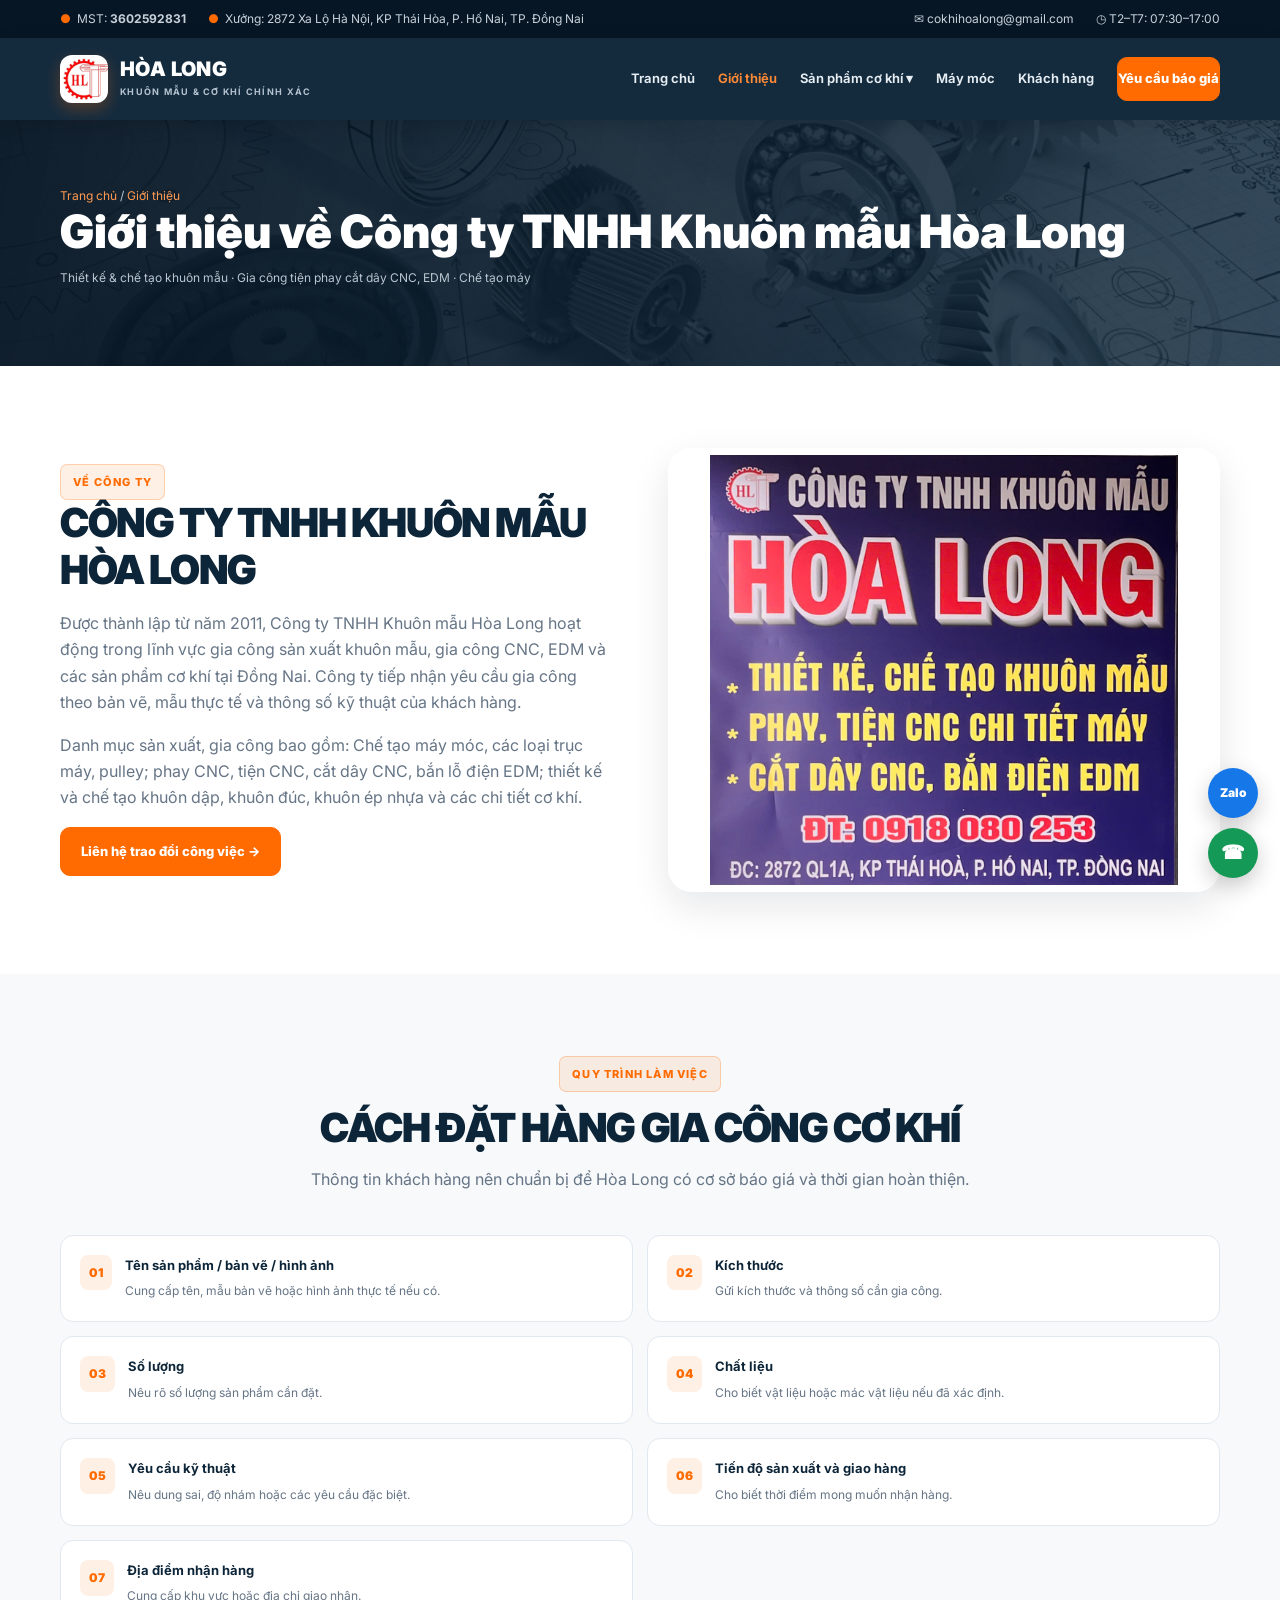
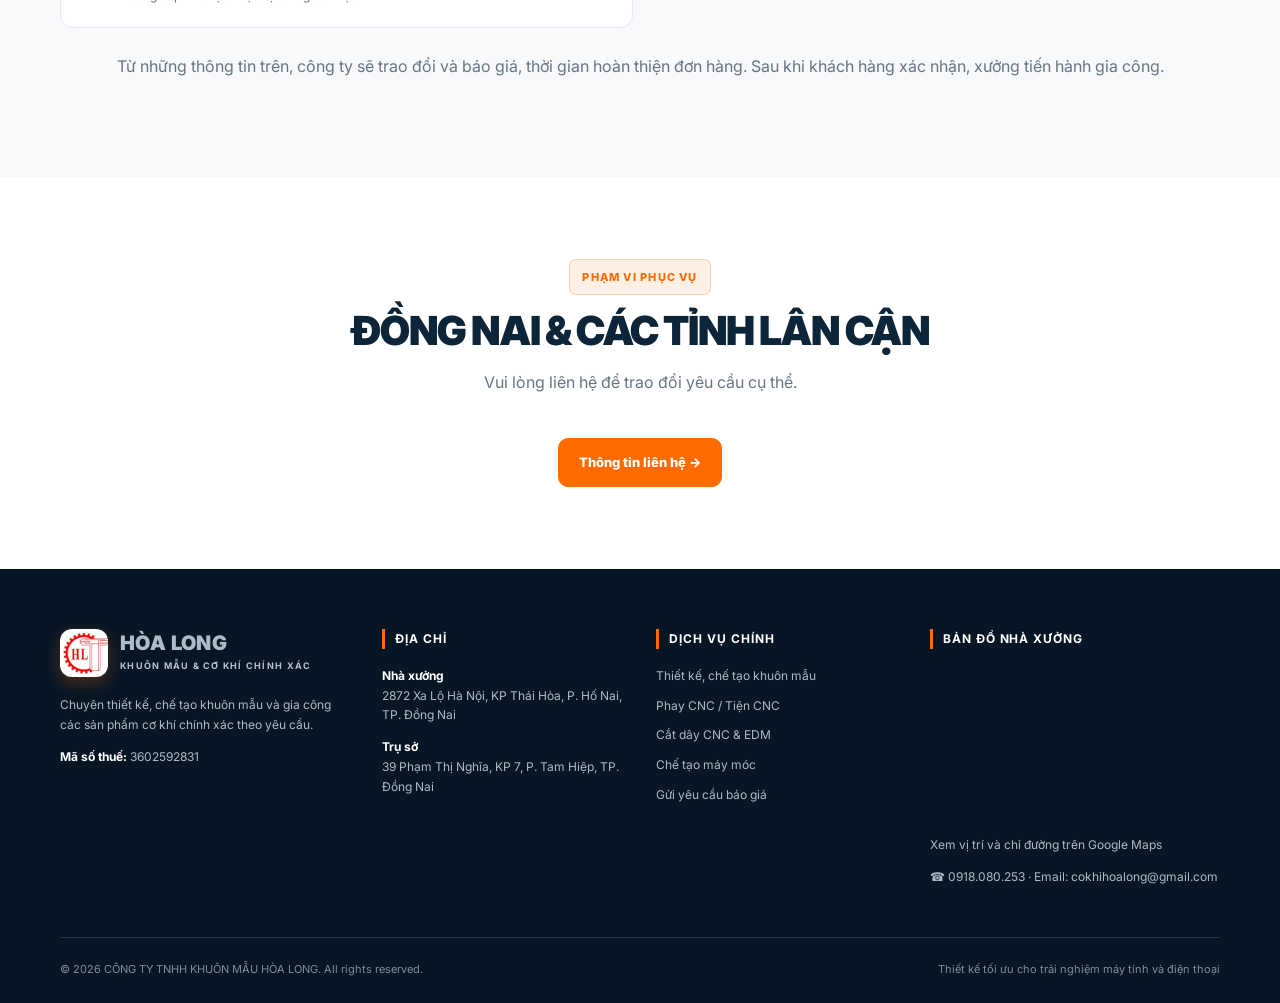
==== commit bb8d2054: "Move Machines to a standalone navigation item" ====
--- a/gioi-thieu.html
+++ b/gioi-thieu.html
@@ -1,2 +1,2 @@
 <!doctype html><html lang="vi"><head><link rel="icon" type="image/png" href="./favicon.png"><meta charset="utf-8"><meta name="viewport" content="width=device-width,initial-scale=1"><title>Giới thiệu | Công ty TNHH Khuôn mẫu Hòa Long</title><meta name="description" content="Công ty TNHH Khuôn mẫu Hòa Long – Gia công cơ khí chính xác, chế tạo khuôn mẫu tại Đồng Nai."><link rel="stylesheet" href="site.css"></head><body><div class="topbar"><div class="container topbar-inner"><div class="topbar-group"><span><b class="dot">●</b>MST: <strong>3602592831</strong></span><span><b class="dot">●</b>Xưởng: 2872 Xa Lộ Hà Nội, KP Thái Hòa, P. Hố Nai, TP. Đồng Nai</span></div><div class="topbar-group"><a href="mailto:cokhihoalong@gmail.com">✉ cokhihoalong@gmail.com</a><span>◷ T2–T7: 07:30–17:00</span></div></div></div>
-<header class="header"><div class="container nav-wrap"><a class="brand" href="index.html"><img class="brand-mark" src="./favicon.png" alt="Logo Hòa Long"><span><span class="brand-name">HÒA LONG</span><span class="brand-sub">Khuôn mẫu & Cơ khí chính xác</span></span></a><nav class="nav"><a class="" href="index.html">Trang chủ</a><a class="active" href="gioi-thieu.html">Giới thiệu</a><div class="nav-drop"><button class="">Sản phẩm cơ khí ▾</button><div class="drop-menu"><a href="san-pham-co-khi.html">Tổng quan sản phẩm</a><a href="khuon-mau.html">Khuôn mẫu</a><a href="san-pham-gia-cong.html">Sản phẩm gia công</a><a href="may-moc.html">Máy móc</a></div></div><a class="" href="khach-hang.html">Khách hàng</a><a class="btn" href="lien-he.html#bao-gia">Yêu cầu báo giá</a></nav><button class="mobile-toggle" aria-label="Mở menu" aria-expanded="false">☰</button></div><nav class="mobile-nav"><a href="index.html">Trang chủ</a><a href="gioi-thieu.html">Giới thiệu</a><a href="san-pham-co-khi.html">Sản phẩm cơ khí</a><a href="khuon-mau.html">— Khuôn mẫu</a><a href="san-pham-gia-cong.html">— Sản phẩm gia công</a><a href="may-moc.html">— Máy móc</a><a href="khach-hang.html">Khách hàng</a><a href="lien-he.html">Liên hệ</a><a href="lien-he.html#bao-gia">Yêu cầu báo giá</a></nav></header><main><section class="page-hero"><div class="container"><div class="breadcrumb"><a href="index.html">Trang chủ</a> / <a href="gioi-thieu.html">Giới thiệu</a></div><h1>Giới thiệu về Công ty TNHH Khuôn mẫu Hòa Long</h1><p class="breadcrumb">Thiết kế & chế tạo khuôn mẫu · Gia công tiện phay cắt dây CNC, EDM · Chế tạo máy</p></div></section><section class="section"><div class="container two-col"><div class="copy"><span class="eyebrow">Về công ty</span><h2>CÔNG TY TNHH KHUÔN MẪU HÒA LONG</h2><p>Được thành lập từ năm 2011, Công ty TNHH Khuôn mẫu Hòa Long hoạt động trong lĩnh vực gia công sản xuất khuôn mẫu, gia công CNC, EDM và các sản phẩm cơ khí tại Đồng Nai. Công ty tiếp nhận yêu cầu gia công theo bản vẽ, mẫu thực tế và thông số kỹ thuật của khách hàng.</p><p>Danh mục sản xuất, gia công bao gồm: Chế tạo máy móc, các loại trục máy, pulley; phay CNC, tiện CNC, cắt dây CNC, bắn lỗ điện EDM; thiết kế và chế tạo khuôn dập, khuôn đúc, khuôn ép nhựa và các chi tiết cơ khí.</p><a class="btn" href="lien-he.html#bao-gia">Liên hệ trao đổi công việc →</a></div><div class="photo-frame"><img src="./assets/images/CTY.jpg" alt="Công ty Hòa Long" style="object-fit:contain;background:#fff"></div></div></section><section class="section soft"><div class="container"><div class="section-head"><span class="eyebrow">Quy trình làm việc</span><h2>CÁCH ĐẶT HÀNG GIA CÔNG CƠ KHÍ</h2><p>Thông tin khách hàng nên chuẩn bị để Hòa Long có cơ sở báo giá và thời gian hoàn thiện.</p></div><div class="steps"><div class="step"><div><b>Tên sản phẩm / bản vẽ / hình ảnh</b><span>Cung cấp tên, mẫu bản vẽ hoặc hình ảnh thực tế nếu có.</span></div></div><div class="step"><div><b>Kích thước</b><span>Gửi kích thước và thông số cần gia công.</span></div></div><div class="step"><div><b>Số lượng</b><span>Nêu rõ số lượng sản phẩm cần đặt.</span></div></div><div class="step"><div><b>Chất liệu</b><span>Cho biết vật liệu hoặc mác vật liệu nếu đã xác định.</span></div></div><div class="step"><div><b>Yêu cầu kỹ thuật</b><span>Nêu dung sai, độ nhám hoặc các yêu cầu đặc biệt.</span></div></div><div class="step"><div><b>Tiến độ sản xuất và giao hàng</b><span>Cho biết thời điểm mong muốn nhận hàng.</span></div></div><div class="step"><div><b>Địa điểm nhận hàng</b><span>Cung cấp khu vực hoặc địa chỉ giao nhận.</span></div></div></div><p class="muted" style="text-align:center">Từ những thông tin trên, công ty sẽ trao đổi và báo giá, thời gian hoàn thiện đơn hàng. Sau khi khách hàng xác nhận, xưởng tiến hành gia công.</p></div></section><section class="section"><div class="container"><div class="section-head"><span class="eyebrow">Phạm vi phục vụ</span><h2>ĐỒNG NAI & CÁC TỈNH LÂN CẬN</h2><p>Vui lòng liên hệ để trao đổi yêu cầu cụ thể.</p></div><div style="text-align:center"><a class="btn" href="lien-he.html">Thông tin liên hệ →</a></div></div></section></main><footer class="footer"><div class="container"><div class="footer-grid"><div><a class="brand" href="index.html"><img class="brand-mark" src="./favicon.png" alt="Logo Hòa Long"><span><span class="brand-name">HÒA LONG</span><span class="brand-sub">Khuôn mẫu & Cơ khí chính xác</span></span></a><p style="margin-top:18px">Chuyên thiết kế, chế tạo khuôn mẫu và gia công các sản phẩm cơ khí chính xác theo yêu cầu.</p><p><b style="color:#fff">Mã số thuế:</b> 3602592831</p></div><div><h4>Địa chỉ</h4><p><b style="color:#fff">Nhà xưởng</b><br>2872 Xa Lộ Hà Nội, KP Thái Hòa, P. Hố Nai, TP. Đồng Nai</p><p><b style="color:#fff">Trụ sở</b><br>39 Phạm Thị Nghĩa, KP 7, P. Tam Hiệp, TP. Đồng Nai</p></div><div><h4>Dịch vụ chính</h4><ul><li><a href="khuon-mau.html">Thiết kế, chế tạo khuôn mẫu</a></li><li><a href="san-pham-gia-cong.html">Phay CNC / Tiện CNC</a></li><li><a href="san-pham-gia-cong.html">Cắt dây CNC & EDM</a></li><li><a href="may-moc.html">Chế tạo máy móc</a></li><li><a href="lien-he.html">Gửi yêu cầu báo giá</a></li></ul></div><div><h4>Bản đồ nhà xưởng</h4><iframe class="map" title="Bản đồ nhà xưởng Hòa Long" src="https://www.google.com/maps/embed?pb=!1m14!1m8!1m3!1d244.81048956915362!2d106.92846942721451!3d10.965800553287272!3m2!1i1024!2i768!4f13.1!3m3!1m2!1s0x3174dddb66776165%3A0xc042b692e3a58e84!2zQ8O0bmcgdHkgVE5ISCBLaHXDtG4gbeG6q3UgSMOyYSBMb25n!5e0!3m2!1svi!2s!4v1794297510848!5m2!1svi!2s" loading="lazy"></iframe><p class="map-link"><a href="https://maps.app.goo.gl/GKMPtRkxPsB5hAL57" target="_blank" rel="noopener noreferrer">Xem vị trí và chỉ đường trên Google Maps</a></p><p><a href="tel:0918080253">☎ 0918.080.253</a> · <a href="https://mail.google.com/mail/?view=cm&fs=1&to=cokhihoalong%40gmail.com" target="_blank" rel="noopener noreferrer">Email: cokhihoalong@gmail.com</a></p></div></div><div class="copyright"><span>© 2026 CÔNG TY TNHH KHUÔN MẪU HÒA LONG. All rights reserved.</span><span>Thiết kế tối ưu cho trải nghiệm máy tính và điện thoại</span></div></div></footer><div class="floating"><a class="float-btn float-zalo" href="https://zalo.me/0918080253" target="_blank" rel="noopener">Zalo</a><a class="float-btn float-phone" href="tel:0918080253" aria-label="Gọi Hòa Long">☎</a></div><script src="site.js"></script></body></html>
+<header class="header"><div class="container nav-wrap"><a class="brand" href="index.html"><img class="brand-mark" src="./favicon.png" alt="Logo Hòa Long"><span><span class="brand-name">HÒA LONG</span><span class="brand-sub">Khuôn mẫu & Cơ khí chính xác</span></span></a><nav class="nav"><a class="" href="index.html">Trang chủ</a><a class="active" href="gioi-thieu.html">Giới thiệu</a><div class="nav-drop"><button class="">Sản phẩm cơ khí ▾</button><div class="drop-menu"><a href="khuon-mau.html">Khuôn mẫu</a><a href="san-pham-gia-cong.html">Sản phẩm gia công</a></div></div><a class="" href="may-moc.html">Máy móc</a><a class="" href="khach-hang.html">Khách hàng</a><a class="btn" href="lien-he.html#bao-gia">Yêu cầu báo giá</a></nav><button class="mobile-toggle" aria-label="Mở menu" aria-expanded="false">☰</button></div><nav class="mobile-nav"><a href="index.html">Trang chủ</a><a href="gioi-thieu.html">Giới thiệu</a><a href="khuon-mau.html">— Khuôn mẫu</a><a href="san-pham-gia-cong.html">— Sản phẩm gia công</a><a href="may-moc.html">Máy móc</a><a href="khach-hang.html">Khách hàng</a><a href="lien-he.html">Liên hệ</a><a href="lien-he.html#bao-gia">Yêu cầu báo giá</a></nav></header><main><section class="page-hero"><div class="container"><div class="breadcrumb"><a href="index.html">Trang chủ</a> / <a href="gioi-thieu.html">Giới thiệu</a></div><h1>Giới thiệu về Công ty TNHH Khuôn mẫu Hòa Long</h1><p class="breadcrumb">Thiết kế & chế tạo khuôn mẫu · Gia công tiện phay cắt dây CNC, EDM · Chế tạo máy</p></div></section><section class="section"><div class="container two-col"><div class="copy"><span class="eyebrow">Về công ty</span><h2>CÔNG TY TNHH KHUÔN MẪU HÒA LONG</h2><p>Được thành lập từ năm 2011, Công ty TNHH Khuôn mẫu Hòa Long hoạt động trong lĩnh vực gia công sản xuất khuôn mẫu, gia công CNC, EDM và các sản phẩm cơ khí tại Đồng Nai. Công ty tiếp nhận yêu cầu gia công theo bản vẽ, mẫu thực tế và thông số kỹ thuật của khách hàng.</p><p>Danh mục sản xuất, gia công bao gồm: Chế tạo máy móc, các loại trục máy, pulley; phay CNC, tiện CNC, cắt dây CNC, bắn lỗ điện EDM; thiết kế và chế tạo khuôn dập, khuôn đúc, khuôn ép nhựa và các chi tiết cơ khí.</p><a class="btn" href="lien-he.html#bao-gia">Liên hệ trao đổi công việc →</a></div><div class="photo-frame"><img src="./assets/images/CTY.jpg" alt="Công ty Hòa Long" style="object-fit:contain;background:#fff"></div></div></section><section class="section soft"><div class="container"><div class="section-head"><span class="eyebrow">Quy trình làm việc</span><h2>CÁCH ĐẶT HÀNG GIA CÔNG CƠ KHÍ</h2><p>Thông tin khách hàng nên chuẩn bị để Hòa Long có cơ sở báo giá và thời gian hoàn thiện.</p></div><div class="steps"><div class="step"><div><b>Tên sản phẩm / bản vẽ / hình ảnh</b><span>Cung cấp tên, mẫu bản vẽ hoặc hình ảnh thực tế nếu có.</span></div></div><div class="step"><div><b>Kích thước</b><span>Gửi kích thước và thông số cần gia công.</span></div></div><div class="step"><div><b>Số lượng</b><span>Nêu rõ số lượng sản phẩm cần đặt.</span></div></div><div class="step"><div><b>Chất liệu</b><span>Cho biết vật liệu hoặc mác vật liệu nếu đã xác định.</span></div></div><div class="step"><div><b>Yêu cầu kỹ thuật</b><span>Nêu dung sai, độ nhám hoặc các yêu cầu đặc biệt.</span></div></div><div class="step"><div><b>Tiến độ sản xuất và giao hàng</b><span>Cho biết thời điểm mong muốn nhận hàng.</span></div></div><div class="step"><div><b>Địa điểm nhận hàng</b><span>Cung cấp khu vực hoặc địa chỉ giao nhận.</span></div></div></div><p class="muted" style="text-align:center">Từ những thông tin trên, công ty sẽ trao đổi và báo giá, thời gian hoàn thiện đơn hàng. Sau khi khách hàng xác nhận, xưởng tiến hành gia công.</p></div></section><section class="section"><div class="container"><div class="section-head"><span class="eyebrow">Phạm vi phục vụ</span><h2>ĐỒNG NAI & CÁC TỈNH LÂN CẬN</h2><p>Vui lòng liên hệ để trao đổi yêu cầu cụ thể.</p></div><div style="text-align:center"><a class="btn" href="lien-he.html">Thông tin liên hệ →</a></div></div></section></main><footer class="footer"><div class="container"><div class="footer-grid"><div><a class="brand" href="index.html"><img class="brand-mark" src="./favicon.png" alt="Logo Hòa Long"><span><span class="brand-name">HÒA LONG</span><span class="brand-sub">Khuôn mẫu & Cơ khí chính xác</span></span></a><p style="margin-top:18px">Chuyên thiết kế, chế tạo khuôn mẫu và gia công các sản phẩm cơ khí chính xác theo yêu cầu.</p><p><b style="color:#fff">Mã số thuế:</b> 3602592831</p></div><div><h4>Địa chỉ</h4><p><b style="color:#fff">Nhà xưởng</b><br>2872 Xa Lộ Hà Nội, KP Thái Hòa, P. Hố Nai, TP. Đồng Nai</p><p><b style="color:#fff">Trụ sở</b><br>39 Phạm Thị Nghĩa, KP 7, P. Tam Hiệp, TP. Đồng Nai</p></div><div><h4>Dịch vụ chính</h4><ul><li><a href="khuon-mau.html">Thiết kế, chế tạo khuôn mẫu</a></li><li><a href="san-pham-gia-cong.html">Phay CNC / Tiện CNC</a></li><li><a href="san-pham-gia-cong.html">Cắt dây CNC & EDM</a></li><li><a href="may-moc.html">Chế tạo máy móc</a></li><li><a href="lien-he.html">Gửi yêu cầu báo giá</a></li></ul></div><div><h4>Bản đồ nhà xưởng</h4><iframe class="map" title="Bản đồ nhà xưởng Hòa Long" src="https://www.google.com/maps/embed?pb=!1m14!1m8!1m3!1d244.81048956915362!2d106.92846942721451!3d10.965800553287272!3m2!1i1024!2i768!4f13.1!3m3!1m2!1s0x3174dddb66776165%3A0xc042b692e3a58e84!2zQ8O0bmcgdHkgVE5ISCBLaHXDtG4gbeG6q3UgSMOyYSBMb25n!5e0!3m2!1svi!2s!4v1794297510848!5m2!1svi!2s" loading="lazy"></iframe><p class="map-link"><a href="https://maps.app.goo.gl/GKMPtRkxPsB5hAL57" target="_blank" rel="noopener noreferrer">Xem vị trí và chỉ đường trên Google Maps</a></p><p><a href="tel:0918080253">☎ 0918.080.253</a> · <a href="https://mail.google.com/mail/?view=cm&fs=1&to=cokhihoalong%40gmail.com" target="_blank" rel="noopener noreferrer">Email: cokhihoalong@gmail.com</a></p></div></div><div class="copyright"><span>© 2026 CÔNG TY TNHH KHUÔN MẪU HÒA LONG. All rights reserved.</span><span>Thiết kế tối ưu cho trải nghiệm máy tính và điện thoại</span></div></div></footer><div class="floating"><a class="float-btn float-zalo" href="https://zalo.me/0918080253" target="_blank" rel="noopener">Zalo</a><a class="float-btn float-phone" href="tel:0918080253" aria-label="Gọi Hòa Long">☎</a></div><script src="site.js"></script></body></html>
--- a/site.css
+++ b/site.css
@@ -1,7 +1,7 @@
 @import url('https://fonts.googleapis.com/css2?family=Inter:wght@400;500;600;700;800;900&display=swap');
 :root{--navy:#0d2538;--navy-deep:#071624;--orange:#ff6b00;--orange-dark:#e05e00;--ink:#152536;--muted:#667586;--line:#e2e8ef;--paper:#f7f9fb;--white:#fff;--radius:18px;--shadow:0 14px 38px rgba(7,22,36,.10)}
 *{box-sizing:border-box}html{scroll-behavior:smooth}body{margin:0;font-family:Inter,Arial,sans-serif;color:var(--ink);background:#fff;line-height:1.65}img{max-width:100%;display:block}a{color:inherit;text-decoration:none}.container{width:min(1160px,calc(100% - 40px));margin:auto}.topbar{background:var(--navy-deep);color:#c7d1da;font-size:12px}.topbar-inner{display:flex;justify-content:space-between;gap:16px;align-items:center;min-height:38px}.topbar-group{display:flex;gap:22px;flex-wrap:wrap}.topbar a:hover{color:#fff}.dot{color:var(--orange);padding-right:6px}.header{position:sticky;top:0;z-index:50;background:rgba(13,37,56,.97);box-shadow:0 5px 18px rgba(0,0,0,.13);backdrop-filter:blur(12px)}.nav-wrap{display:flex;align-items:center;justify-content:space-between;min-height:82px;gap:20px}.brand{display:flex;align-items:center;gap:12px;color:#fff;min-width:250px}.brand-mark{width:48px;height:48px;border-radius:12px;background:var(--orange);display:block;object-fit:cover;box-shadow:0 6px 16px rgba(255,107,0,.28)}.brand-name{display:block;font-weight:900;font-size:20px;line-height:1.1;letter-spacing:.02em}.brand-sub{display:block;margin-top:5px;color:#b4c2cf;font-size:9px;font-weight:700;letter-spacing:.14em;text-transform:uppercase}.nav{display:flex;align-items:center;gap:23px;color:#e6edf3;font-size:13px;font-weight:650}.nav>a,.nav-drop>button{padding:10px 0;transition:.2s}.nav a:hover,.nav-drop>button:hover,.nav a.active{color:#ff8a35}.nav-drop{position:relative}.nav-drop>button{border:0;background:none;color:inherit;font:inherit;cursor:pointer}.drop-menu{position:absolute;display:none;top:100%;left:-18px;min-width:220px;background:#fff;color:var(--ink);padding:10px;border-radius:12px;box-shadow:var(--shadow)}.nav-drop:hover .drop-menu,.nav-drop:focus-within .drop-menu{display:grid}.drop-menu a{padding:10px 12px;border-radius:8px}.drop-menu a:hover{background:#fff1e7;color:var(--orange-dark)}.btn{display:inline-flex;align-items:center;justify-content:center;gap:9px;padding:13px 20px;border-radius:10px;background:var(--orange);color:#fff;font-size:13px;font-weight:800;border:1px solid var(--orange);transition:.2s;cursor:pointer}.btn:hover{background:var(--orange-dark);transform:translateY(-2px);box-shadow:0 9px 20px rgba(255,107,0,.22)}.btn-outline{background:transparent;border-color:rgba(255,255,255,.38);color:#fff}.btn-outline:hover{background:#fff;color:var(--navy)}.mobile-toggle{display:none;border:1px solid #526474;background:transparent;color:#fff;font-size:22px;width:44px;height:44px;border-radius:10px}.mobile-nav{display:none;padding:0 20px 18px;background:var(--navy-deep)}.mobile-nav a{display:block;color:#dce5ec;padding:12px 4px;border-bottom:1px solid rgba(255,255,255,.09);font-size:14px}.mobile-nav.show{display:block}
-.hero{position:relative;isolation:isolate;overflow:hidden;background:linear-gradient(105deg,rgba(7,22,36,.94),rgba(13,37,56,.72)),url('assets/images/banner-hoalong.jpeg') center/cover no-repeat;color:#fff;padding:105px 0 125px}.hero:after{content:"";position:absolute;z-index:-1;inset:auto 0 0;height:70px;background:linear-gradient(transparent,var(--paper))}.hero-content{max-width:760px}.eyebrow{display:inline-flex;align-items:center;gap:9px;color:var(--orange);background:rgba(255,107,0,.10);border:1px solid rgba(255,107,0,.25);font-size:11px;font-weight:800;letter-spacing:.11em;text-transform:uppercase;padding:8px 12px;border-radius:7px}.eyebrow .pulse{width:7px;height:7px;border-radius:50%;background:var(--orange);box-shadow:0 0 0 5px rgba(255,107,0,.14)}.hero h1{font-size:clamp(36px,5.2vw,62px);line-height:1.07;letter-spacing:-.045em;margin:23px 0 20px;font-weight:900}.hero h1 em{font-style:normal;color:var(--orange)}.hero p{max-width:700px;color:#d0d9e1;font-size:17px;line-height:1.8;margin:0 0 28px}.hero-actions{display:flex;gap:12px;flex-wrap:wrap}.section{padding:82px 0}.section.soft{background:var(--paper)}.section.dark{background:var(--navy-deep);color:#fff}.section-head{max-width:740px;margin:0 auto 42px;text-align:center}.section-head .eyebrow{margin-bottom:13px}.section-head h2,.section h2{font-size:clamp(28px,3.5vw,40px);line-height:1.17;letter-spacing:-.035em;color:var(--navy);margin:0;font-weight:900}.section.dark h2{color:#fff}.section-head p{color:var(--muted);margin:14px 0 0}.section.dark p{color:#b9c6d1}.stats{display:grid;grid-template-columns:repeat(4,1fr);gap:16px;margin-top:-48px;position:relative;z-index:2}.stat{background:#fff;border:1px solid var(--line);border-radius:16px;padding:25px 14px;text-align:center;box-shadow:0 8px 26px rgba(7,22,36,.07)}.stat strong{display:block;font-size:34px;line-height:1.15;color:var(--orange);font-weight:900}.stat:nth-child(even) strong{color:var(--navy)}.stat span{display:block;margin-top:8px;font-size:11px;color:#536373;font-weight:800;letter-spacing:.07em;text-transform:uppercase}.two-col{display:grid;grid-template-columns:1fr 1fr;gap:56px;align-items:center}.copy p{color:var(--muted);margin:16px 0}.checks{display:grid;grid-template-columns:1fr 1fr;gap:15px;margin:24px 0}.check{display:flex;gap:10px;align-items:flex-start;font-size:13px;font-weight:750;color:var(--navy)}.check i{flex:0 0 26px;width:26px;height:26px;border-radius:50%;background:#fff0e5;color:var(--orange);display:grid;place-items:center;font-style:normal}.photo-frame{position:relative;border-radius:24px;overflow:hidden;box-shadow:var(--shadow);border:7px solid #fff}.photo-frame img{width:100%;height:430px;object-fit:cover}.photo-badge{position:absolute;left:18px;bottom:18px;background:var(--navy);color:white;border-left:4px solid var(--orange);padding:14px 18px;border-radius:12px;font-size:12px;font-weight:800;max-width:240px}.cards{display:grid;grid-template-columns:repeat(3,1fr);gap:22px}.card{background:#fff;border:1px solid var(--line);border-radius:18px;overflow:hidden;box-shadow:0 5px 20px rgba(7,22,36,.045);transition:.25s}.card:hover{transform:translateY(-5px);box-shadow:var(--shadow)}.card-photo{height:205px;position:relative;overflow:hidden;background:#e7edf2}.card-photo img{width:100%;height:100%;object-fit:cover;transition:transform .5s}.card:hover .card-photo img{transform:scale(1.05)}.tag{position:absolute;top:15px;left:15px;background:var(--navy);color:#fff;border-radius:30px;padding:6px 11px;font-size:10px;font-weight:800}.card-body{padding:22px}.card h3{margin:0 0 9px;color:var(--navy);font-size:18px;line-height:1.35}.card p{margin:0;color:var(--muted);font-size:13px}.card ul{margin:16px 0 0;padding:14px 0 0;border-top:1px solid #edf0f3;list-style:none;color:#617182;font-size:12px}.card li{margin:5px 0}.card li:before{content:"›";color:var(--orange);font-size:18px;font-weight:900;margin-right:7px}.filters{display:flex;justify-content:center;gap:9px;flex-wrap:wrap;margin:-12px 0 30px}.filter{padding:10px 17px;border:1px solid #d7e0e7;border-radius:40px;color:#526373;background:#fff;font-size:12px;font-weight:750;cursor:pointer}.filter.active,.filter:hover{background:var(--orange);border-color:var(--orange);color:#fff}.machine-grid{display:grid;grid-template-columns:repeat(2,1fr);gap:16px}.machine{background:#102d43;border:1px solid #2b4356;border-radius:14px;padding:23px;display:flex;gap:17px}.machine-icon{width:48px;height:48px;flex:0 0 48px;border-radius:12px;background:rgba(255,107,0,.16);display:grid;place-items:center;color:#ff8a35;font-size:22px}.machine h3{margin:1px 0 7px;font-size:16px}.machine p{font-size:12px;margin:0;color:#afbecb;line-height:1.7}.gallery{display:grid;grid-template-columns:repeat(4,1fr);gap:15px}.gallery-item{position:relative;aspect-ratio:1/1;border-radius:14px;overflow:hidden;background:#e5ebef}.gallery-item img{width:100%;height:100%;object-fit:cover;transition:.35s}.gallery-item:hover img{transform:scale(1.08)}.gallery-caption{position:absolute;inset:auto 0 0;padding:38px 14px 14px;background:linear-gradient(transparent,rgba(7,22,36,.92));color:#fff;opacity:0;transition:.25s}.gallery-item:hover .gallery-caption{opacity:1}.gallery-caption b{display:block;font-size:13px}.gallery-caption small{font-size:11px;color:#d5dee6}.clients{display:grid;grid-template-columns:repeat(6,1fr);gap:14px;align-items:center}.client{height:100px;background:#fff;border:1px solid var(--line);border-radius:12px;display:grid;place-items:center;padding:14px}.client img{max-width:100%;max-height:65px;object-fit:contain;filter:grayscale(.15)}.quote-wrap{display:grid;grid-template-columns:.85fr 1.15fr;background:#fff;border:1px solid var(--line);border-radius:22px;overflow:hidden;box-shadow:var(--shadow)}.quote-info{background:var(--navy);padding:42px;color:#fff}.quote-info h2{color:#fff;font-size:30px;margin:15px 0}.quote-info p{color:#c2cfda;font-size:13px}.contact-row{display:flex;gap:13px;align-items:center;margin:24px 0}.contact-icon{width:42px;height:42px;border-radius:10px;background:#233f54;color:#ff8a35;display:grid;place-items:center;font-size:18px;flex:0 0 42px}.contact-row small{display:block;color:#aebdca}.contact-row b{font-size:15px}.quote-form{padding:42px}.form-grid{display:grid;grid-template-columns:1fr 1fr;gap:18px}.field{display:grid;gap:7px}.field.full{grid-column:1/-1}.field label{font-size:11px;font-weight:850;color:#435363;text-transform:uppercase;letter-spacing:.04em}.field input,.field select,.field textarea{width:100%;border:1px solid #dbe2e8;border-radius:9px;padding:13px 14px;font:inherit;font-size:13px;outline:none;background:#fff}.field input:focus,.field select:focus,.field textarea:focus{border-color:var(--orange);box-shadow:0 0 0 3px rgba(255,107,0,.11)}.field textarea{min-height:120px;resize:vertical}.form-note{font-size:11px;color:#788795;margin:12px 0 0}.footer{background:var(--navy-deep);color:#c2cbd3;padding:60px 0 25px}.footer-grid{display:grid;grid-template-columns:1.2fr 1fr 1fr 1.2fr;gap:32px}.footer h4{color:#fff;text-transform:uppercase;letter-spacing:.08em;font-size:12px;margin:0 0 17px;border-left:3px solid var(--orange);padding-left:10px}.footer p,.footer li,.footer a{font-size:12px;color:#aebbc6}.footer ul{padding:0;list-style:none;margin:0}.footer li{margin:10px 0}.footer a:hover{color:#ff8a35}.map{width:100%;height:150px;border:0;border-radius:10px;filter:saturate(.8)}.copyright{border-top:1px solid #243443;margin-top:38px;padding-top:22px;display:flex;justify-content:space-between;gap:15px;color:#7f8e9b;font-size:11px}.floating{position:fixed;right:22px;bottom:22px;z-index:55;display:grid;gap:10px}.float-btn{width:50px;height:50px;border-radius:50%;display:grid;place-items:center;color:white;font-weight:900;font-size:12px;box-shadow:0 8px 22px rgba(0,0,0,.2)}.float-zalo{background:#1677e8}.float-phone{background:#159957;font-size:19px}.page-hero{background:linear-gradient(100deg,rgba(7,22,36,.96),rgba(13,37,56,.82)),url('assets/images/banner-hoalong.jpeg') center/cover;color:#fff;padding:66px 0}.page-hero h1{font-size:clamp(32px,4vw,46px);line-height:1.1;margin:0 0 12px;font-weight:900}.breadcrumb{font-size:12px;color:#bac6d0}.breadcrumb a{color:#ff9a50}.content-panel{max-width:850px}.content-panel p{color:var(--muted)}.steps{counter-reset:step;display:grid;grid-template-columns:1fr 1fr;gap:14px;margin:25px 0}.step{counter-increment:step;background:#fff;border:1px solid var(--line);border-radius:13px;padding:19px;display:flex;gap:13px;align-items:flex-start}.step:before{content:counter(step,decimal-leading-zero);background:#fff0e6;color:var(--orange);font-weight:900;padding:8px 9px;border-radius:8px;font-size:12px}.step b{display:block;color:var(--navy);font-size:13px}.step span{color:var(--muted);font-size:12px}.detail-grid{display:grid;grid-template-columns:1.1fr .9fr;gap:35px;align-items:start}.detail-image{border-radius:18px;overflow:hidden;box-shadow:var(--shadow)}.detail-image img{width:100%;height:370px;object-fit:cover}.info-list{padding:0;list-style:none}.info-list li{padding:13px 0;border-bottom:1px solid var(--line);color:var(--muted);font-size:14px}.info-list strong{color:var(--navy)}.contact-cards{display:grid;grid-template-columns:repeat(3,1fr);gap:16px}.contact-card{padding:22px;background:#fff;border:1px solid var(--line);border-radius:15px}.contact-card b{display:block;color:var(--navy);margin:8px 0}.contact-card p{font-size:13px;color:var(--muted);margin:0}.map-large{height:360px;width:100%;border:0;border-radius:16px}.empty-state{display:none}.muted{color:var(--muted)}
+.hero{position:relative;isolation:isolate;overflow:hidden;background:linear-gradient(105deg,rgba(7,22,36,.94),rgba(13,37,56,.72)),url('assets/images/banner-hoalong.jpeg') center/cover no-repeat;color:#fff;padding:105px 0 125px}.hero:after{content:"";position:absolute;z-index:-1;inset:auto 0 0;height:70px;background:linear-gradient(transparent,var(--paper))}.hero-content{max-width:760px}.eyebrow{display:inline-flex;align-items:center;gap:9px;color:var(--orange);background:rgba(255,107,0,.10);border:1px solid rgba(255,107,0,.25);font-size:11px;font-weight:800;letter-spacing:.11em;text-transform:uppercase;padding:8px 12px;border-radius:7px}.eyebrow .pulse{width:7px;height:7px;border-radius:50%;background:var(--orange);box-shadow:0 0 0 5px rgba(255,107,0,.14)}.hero h1{font-size:clamp(36px,5.2vw,62px);line-height:1.07;letter-spacing:-.045em;margin:23px 0 20px;font-weight:900}.hero h1 em{font-style:normal;color:var(--orange)}.hero p{max-width:700px;color:#d0d9e1;font-size:17px;line-height:1.8;margin:0 0 28px}.hero-actions{display:flex;gap:12px;flex-wrap:wrap}.section{padding:82px 0}.section.soft{background:var(--paper)}.section.dark{background:var(--navy-deep);color:#fff}.section-head{max-width:740px;margin:0 auto 42px;text-align:center}.section-head .eyebrow{margin-bottom:13px}.section-head h2,.section h2{font-size:clamp(28px,3.5vw,40px);line-height:1.17;letter-spacing:-.035em;color:var(--navy);margin:0;font-weight:900}.section.dark h2{color:#fff}.section-head p{color:var(--muted);margin:14px 0 0}.workflow-head{max-width:none;display:flex;flex-direction:column;align-items:center;gap:13px;text-align:center;overflow-x:auto}.workflow-head .eyebrow{margin-bottom:0}.workflow-head h2{font-size:clamp(25px,3vw,36px);white-space:nowrap}.workflow-head p{margin:0;line-height:1.8;white-space:nowrap}.section.dark p{color:#b9c6d1}.stats{display:grid;grid-template-columns:repeat(4,1fr);gap:16px;margin-top:-48px;position:relative;z-index:2}.stat{background:#fff;border:1px solid var(--line);border-radius:16px;padding:25px 14px;text-align:center;box-shadow:0 8px 26px rgba(7,22,36,.07)}.stat strong{display:block;font-size:34px;line-height:1.15;color:var(--orange);font-weight:900}.stat:nth-child(even) strong{color:var(--navy)}.stat span{display:block;margin-top:8px;font-size:11px;color:#536373;font-weight:800;letter-spacing:.07em;text-transform:uppercase}.two-col{display:grid;grid-template-columns:1fr 1fr;gap:56px;align-items:center}.copy p{color:var(--muted);margin:16px 0}.checks{display:grid;grid-template-columns:1fr 1fr;gap:15px;margin:24px 0}.check{display:flex;gap:10px;align-items:flex-start;font-size:13px;font-weight:750;color:var(--navy)}.check i{flex:0 0 26px;width:26px;height:26px;border-radius:50%;background:#fff0e5;color:var(--orange);display:grid;place-items:center;font-style:normal}.photo-frame{position:relative;border-radius:24px;overflow:hidden;box-shadow:var(--shadow);border:7px solid #fff}.photo-frame img{width:100%;height:430px;object-fit:cover}.photo-badge{position:absolute;left:18px;bottom:18px;background:var(--navy);color:white;border-left:4px solid var(--orange);padding:14px 18px;border-radius:12px;font-size:12px;font-weight:800;max-width:240px}.cards{display:grid;grid-template-columns:repeat(3,1fr);gap:22px}.card{background:#fff;border:1px solid var(--line);border-radius:18px;overflow:hidden;box-shadow:0 5px 20px rgba(7,22,36,.045);transition:.25s}.card:hover{transform:translateY(-5px);box-shadow:var(--shadow)}.card-photo{height:205px;position:relative;overflow:hidden;background:#e7edf2}.card-photo img{width:100%;height:100%;object-fit:cover;transition:transform .5s}.card:hover .card-photo img{transform:scale(1.05)}.tag{position:absolute;top:15px;left:15px;background:var(--navy);color:#fff;border-radius:30px;padding:6px 11px;font-size:10px;font-weight:800}.card-body{padding:22px}.card h3{margin:0 0 9px;color:var(--navy);font-size:18px;line-height:1.35}.card p{margin:0;color:var(--muted);font-size:13px}.card ul{margin:16px 0 0;padding:14px 0 0;border-top:1px solid #edf0f3;list-style:none;color:#617182;font-size:12px}.card li{margin:5px 0}.card li:before{content:"›";color:var(--orange);font-size:18px;font-weight:900;margin-right:7px}.filters{display:flex;justify-content:center;gap:9px;flex-wrap:wrap;margin:-12px 0 30px}.filter{padding:10px 17px;border:1px solid #d7e0e7;border-radius:40px;color:#526373;background:#fff;font-size:12px;font-weight:750;cursor:pointer}.filter.active,.filter:hover{background:var(--orange);border-color:var(--orange);color:#fff}.machine-grid{display:grid;grid-template-columns:repeat(2,1fr);gap:16px}.machine{background:#102d43;border:1px solid #2b4356;border-radius:14px;padding:23px;display:flex;gap:17px}.machine-icon{width:48px;height:48px;flex:0 0 48px;border-radius:12px;background:rgba(255,107,0,.16);display:grid;place-items:center;color:#ff8a35;font-size:22px}.machine h3{margin:1px 0 7px;font-size:16px}.machine p{font-size:12px;margin:0;color:#afbecb;line-height:1.7}.gallery{display:grid;grid-template-columns:repeat(4,1fr);gap:15px}.gallery-item{position:relative;aspect-ratio:1/1;border-radius:14px;overflow:hidden;background:#e5ebef}.gallery-item img{width:100%;height:100%;object-fit:cover;transition:.35s}.gallery-item:hover img{transform:scale(1.08)}.gallery-caption{position:absolute;inset:auto 0 0;padding:38px 14px 14px;background:linear-gradient(transparent,rgba(7,22,36,.92));color:#fff;opacity:0;transition:.25s}.gallery-item:hover .gallery-caption{opacity:1}.gallery-caption b{display:block;font-size:13px}.gallery-caption small{font-size:11px;color:#d5dee6}.clients{display:grid;grid-template-columns:repeat(6,1fr);gap:14px;align-items:center}.client{height:100px;background:#fff;border:1px solid var(--line);border-radius:12px;display:grid;place-items:center;padding:14px}.client img{max-width:100%;max-height:65px;object-fit:contain;filter:grayscale(.15)}.quote-wrap{display:grid;grid-template-columns:.85fr 1.15fr;background:#fff;border:1px solid var(--line);border-radius:22px;overflow:hidden;box-shadow:var(--shadow)}.quote-info{background:var(--navy);padding:42px;color:#fff}.quote-info h2{color:#fff;font-size:30px;margin:15px 0}.quote-info p{color:#c2cfda;font-size:13px}.contact-row{display:flex;gap:13px;align-items:center;margin:24px 0}.contact-icon{width:42px;height:42px;border-radius:10px;background:#233f54;color:#ff8a35;display:grid;place-items:center;font-size:18px;flex:0 0 42px}.contact-row small{display:block;color:#aebdca}.contact-row b{font-size:15px}.quote-form{padding:42px}.form-grid{display:grid;grid-template-columns:1fr 1fr;gap:18px}.field{display:grid;gap:7px}.field.full{grid-column:1/-1}.field label{font-size:11px;font-weight:850;color:#435363;text-transform:uppercase;letter-spacing:.04em}.field input,.field select,.field textarea{width:100%;border:1px solid #dbe2e8;border-radius:9px;padding:13px 14px;font:inherit;font-size:13px;outline:none;background:#fff}.field input:focus,.field select:focus,.field textarea:focus{border-color:var(--orange);box-shadow:0 0 0 3px rgba(255,107,0,.11)}.field textarea{min-height:120px;resize:vertical}.form-note{font-size:11px;color:#788795;margin:12px 0 0}.footer{background:var(--navy-deep);color:#c2cbd3;padding:60px 0 25px}.footer-grid{display:grid;grid-template-columns:1.2fr 1fr 1fr 1.2fr;gap:32px}.footer h4{color:#fff;text-transform:uppercase;letter-spacing:.08em;font-size:12px;margin:0 0 17px;border-left:3px solid var(--orange);padding-left:10px}.footer p,.footer li,.footer a{font-size:12px;color:#aebbc6}.footer ul{padding:0;list-style:none;margin:0}.footer li{margin:10px 0}.footer a:hover{color:#ff8a35}.map{width:100%;height:150px;border:0;border-radius:10px;filter:saturate(.8)}.copyright{border-top:1px solid #243443;margin-top:38px;padding-top:22px;display:flex;justify-content:space-between;gap:15px;color:#7f8e9b;font-size:11px}.floating{position:fixed;right:22px;bottom:22px;z-index:55;display:grid;gap:10px}.float-btn{width:50px;height:50px;border-radius:50%;display:grid;place-items:center;color:white;font-weight:900;font-size:12px;box-shadow:0 8px 22px rgba(0,0,0,.2)}.float-zalo{background:#1677e8}.float-phone{background:#159957;font-size:19px}.page-hero{background:linear-gradient(100deg,rgba(7,22,36,.96),rgba(13,37,56,.82)),url('assets/images/banner-hoalong.jpeg') center/cover;color:#fff;padding:66px 0}.page-hero h1{font-size:clamp(32px,4vw,46px);line-height:1.1;margin:0 0 12px;font-weight:900}.breadcrumb{font-size:12px;color:#bac6d0}.breadcrumb a{color:#ff9a50}.content-panel{max-width:850px}.content-panel p{color:var(--muted)}.steps{counter-reset:step;display:grid;grid-template-columns:1fr 1fr;gap:14px;margin:25px 0}.step{counter-increment:step;background:#fff;border:1px solid var(--line);border-radius:13px;padding:19px;display:flex;gap:13px;align-items:flex-start}.step:before{content:counter(step,decimal-leading-zero);background:#fff0e6;color:var(--orange);font-weight:900;padding:8px 9px;border-radius:8px;font-size:12px}.step b{display:block;color:var(--navy);font-size:13px}.step span{color:var(--muted);font-size:12px}.detail-grid{display:grid;grid-template-columns:1.1fr .9fr;gap:35px;align-items:start}.detail-image{border-radius:18px;overflow:hidden;box-shadow:var(--shadow)}.detail-image img{width:100%;height:370px;object-fit:cover}.info-list{padding:0;list-style:none}.info-list li{padding:13px 0;border-bottom:1px solid var(--line);color:var(--muted);font-size:14px}.info-list strong{color:var(--navy)}.contact-cards{display:grid;grid-template-columns:repeat(3,1fr);gap:16px}.contact-card{padding:22px;background:#fff;border:1px solid var(--line);border-radius:15px}.contact-card b{display:block;color:var(--navy);margin:8px 0}.contact-card p{font-size:13px;color:var(--muted);margin:0}.map-large{height:360px;width:100%;border:0;border-radius:16px}.empty-state{display:none}.muted{color:var(--muted)}
 @media(max-width:980px){.nav{gap:13px;font-size:12px}.brand{min-width:auto}.nav .btn{padding:11px 13px}.clients{grid-template-columns:repeat(3,1fr)}.footer-grid{grid-template-columns:1fr 1fr}.cards{grid-template-columns:repeat(2,1fr)}}
-@media(max-width:760px){.container{width:min(100% - 30px,600px)}.topbar-inner{padding:9px 0;align-items:flex-start}.topbar-group:last-child{display:none}.nav{display:none}.mobile-toggle{display:block}.nav-wrap{min-height:72px}.hero{padding:77px 0 95px}.hero p{font-size:15px}.stats{grid-template-columns:repeat(2,1fr);gap:10px;margin-top:-34px}.stat{padding:20px 8px}.stat strong{font-size:29px}.section{padding:62px 0}.two-col,.detail-grid{grid-template-columns:1fr;gap:28px}.photo-frame img{height:310px}.cards{grid-template-columns:1fr}.machine-grid{grid-template-columns:1fr}.gallery{grid-template-columns:repeat(2,1fr)}.quote-wrap{grid-template-columns:1fr}.quote-info,.quote-form{padding:28px}.form-grid{grid-template-columns:1fr}.field.full{grid-column:auto}.footer-grid{grid-template-columns:1fr 1fr;gap:26px}.clients{grid-template-columns:repeat(2,1fr)}.steps{grid-template-columns:1fr}.contact-cards{grid-template-columns:1fr}.copyright{flex-direction:column}.page-hero{padding:52px 0}.photo-badge{left:12px;bottom:12px}}
+@media(max-width:760px){.workflow-head{grid-template-columns:1fr;gap:12px;text-align:center}.workflow-head .eyebrow{grid-column:auto;justify-self:center}.workflow-head p{margin:0}.container{width:min(100% - 30px,600px)}.topbar-inner{padding:9px 0;align-items:flex-start}.topbar-group:last-child{display:none}.nav{display:none}.mobile-toggle{display:block}.nav-wrap{min-height:72px}.hero{padding:77px 0 95px}.hero p{font-size:15px}.stats{grid-template-columns:repeat(2,1fr);gap:10px;margin-top:-34px}.stat{padding:20px 8px}.stat strong{font-size:29px}.section{padding:62px 0}.two-col,.detail-grid{grid-template-columns:1fr;gap:28px}.photo-frame img{height:310px}.cards{grid-template-columns:1fr}.machine-grid{grid-template-columns:1fr}.gallery{grid-template-columns:repeat(2,1fr)}.quote-wrap{grid-template-columns:1fr}.quote-info,.quote-form{padding:28px}.form-grid{grid-template-columns:1fr}.field.full{grid-column:auto}.footer-grid{grid-template-columns:1fr 1fr;gap:26px}.clients{grid-template-columns:repeat(2,1fr)}.steps{grid-template-columns:1fr}.contact-cards{grid-template-columns:1fr}.copyright{flex-direction:column}.page-hero{padding:52px 0}.photo-badge{left:12px;bottom:12px}}
 @media(max-width:430px){.brand-name{font-size:17px}.brand-sub{font-size:8px}.brand-mark{width:43px;height:43px}.footer-grid{grid-template-columns:1fr}.hero-actions .btn{width:100%}.clients{gap:9px}.client{height:84px}}
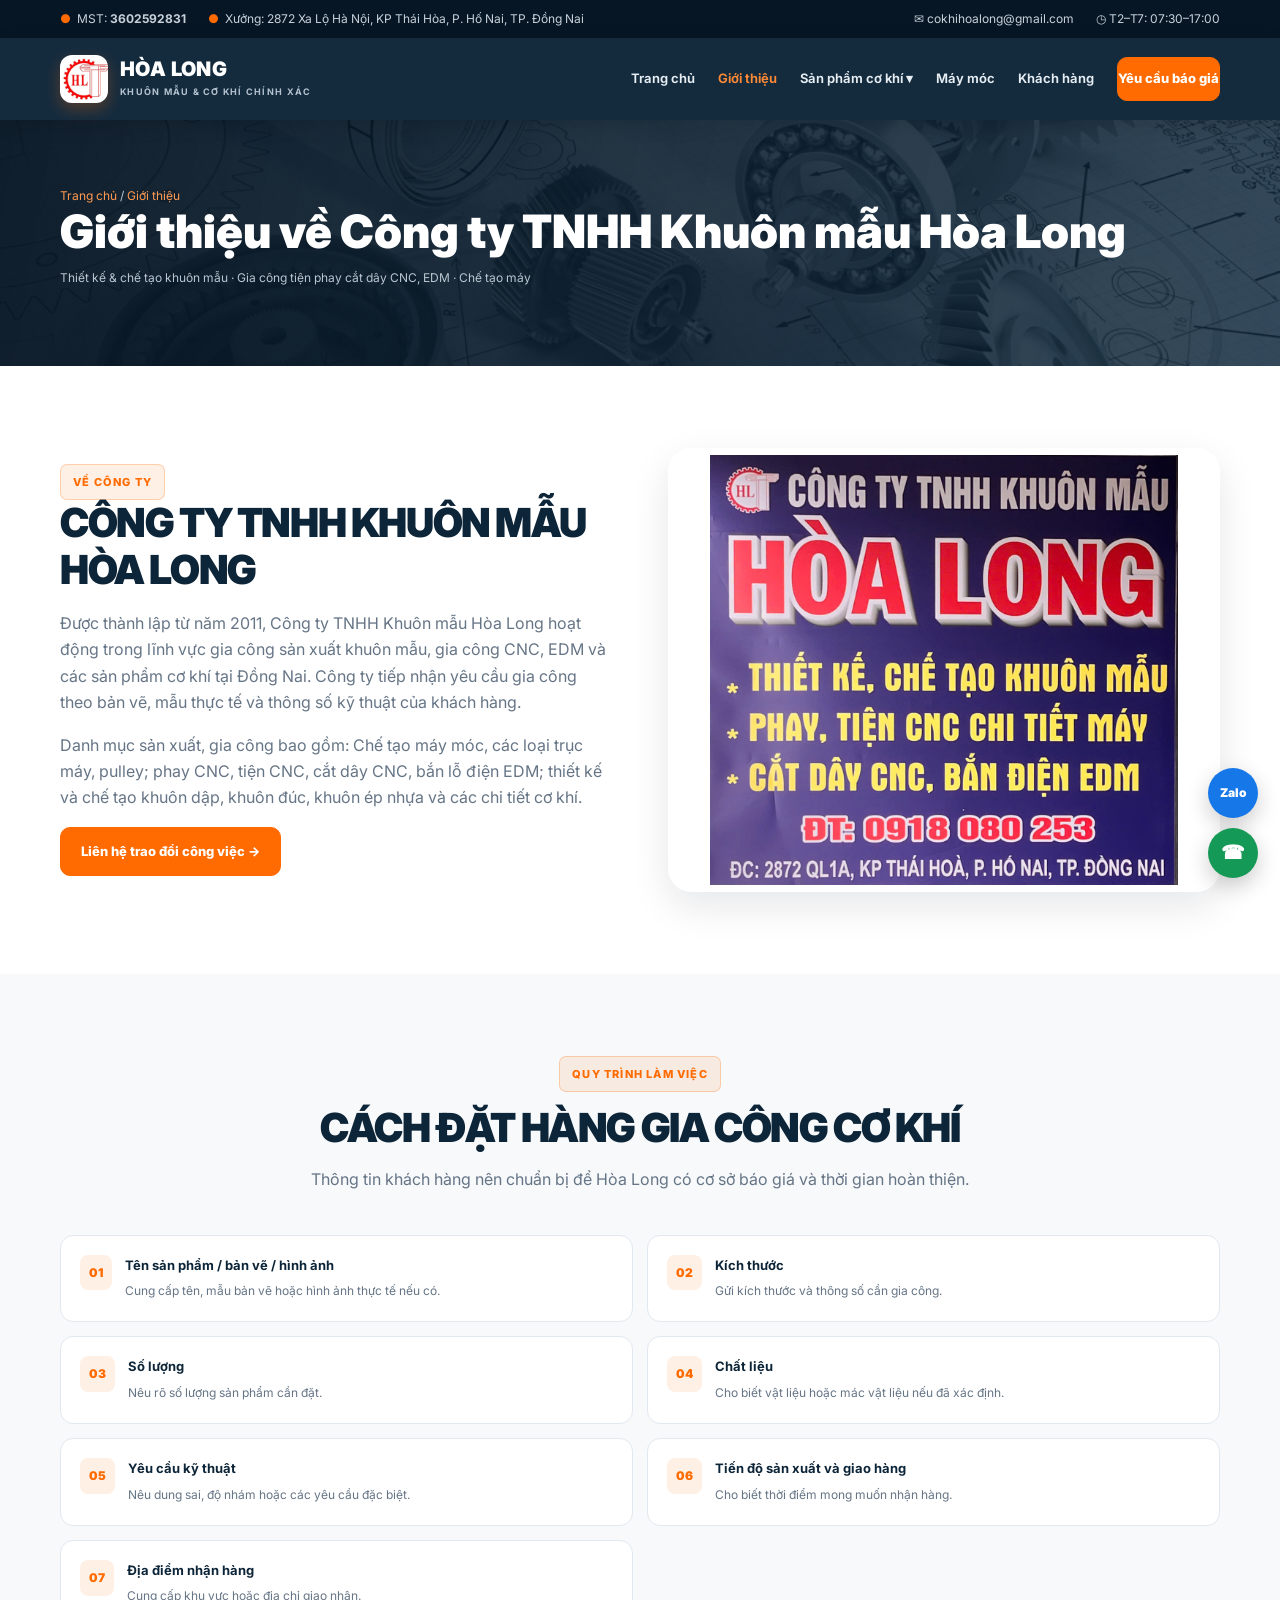
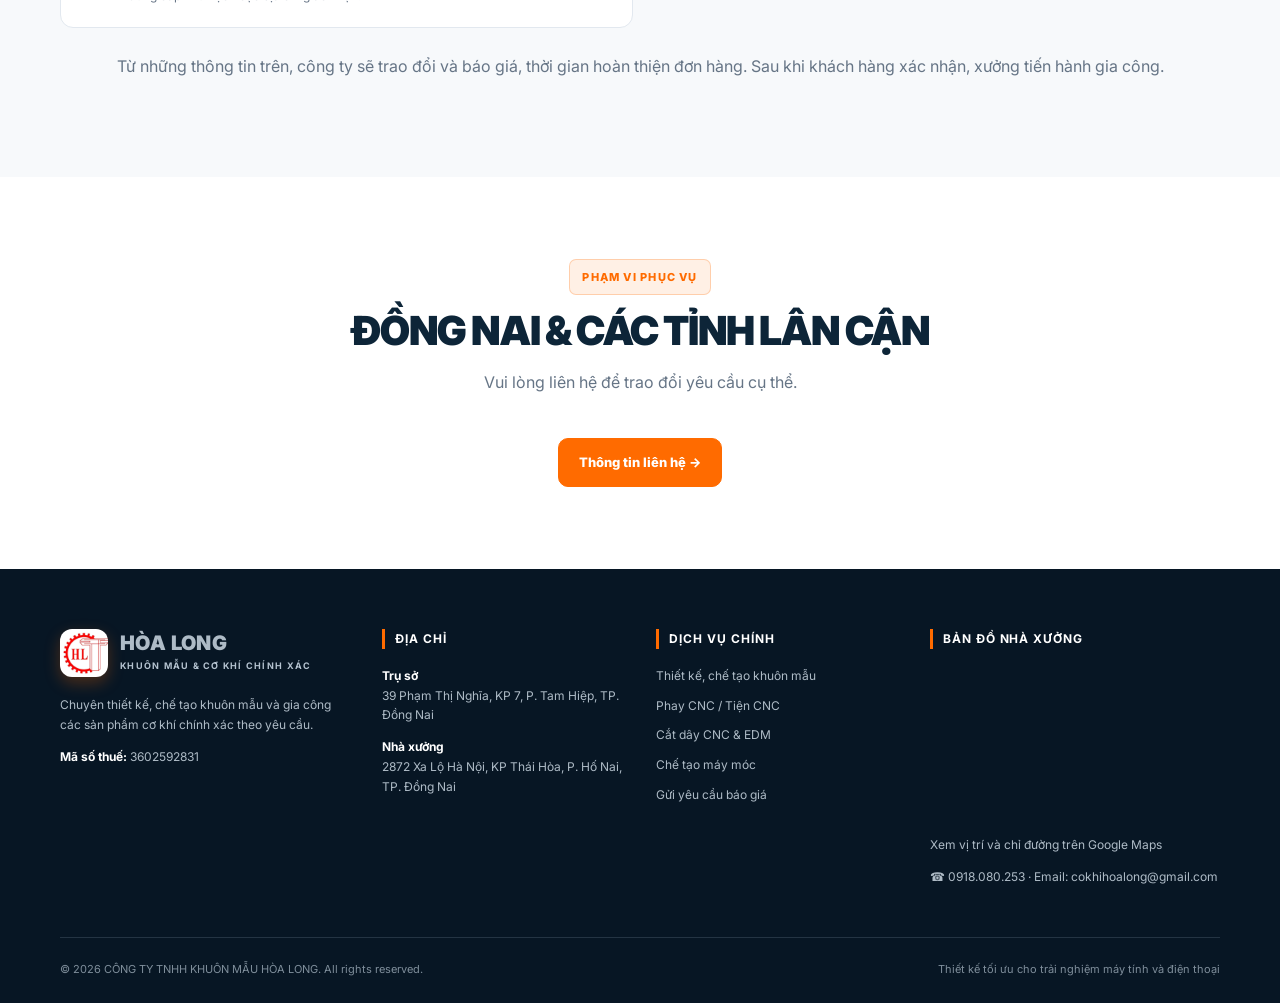
==== commit a0a3237f: "Show headquarters address before factory address" ====
--- a/gioi-thieu.html
+++ b/gioi-thieu.html
@@ -1,2 +1,2 @@
 <!doctype html><html lang="vi"><head><link rel="icon" type="image/png" href="./favicon.png"><meta charset="utf-8"><meta name="viewport" content="width=device-width,initial-scale=1"><title>Giới thiệu | Công ty TNHH Khuôn mẫu Hòa Long</title><meta name="description" content="Công ty TNHH Khuôn mẫu Hòa Long – Gia công cơ khí chính xác, chế tạo khuôn mẫu tại Đồng Nai."><link rel="stylesheet" href="site.css"></head><body><div class="topbar"><div class="container topbar-inner"><div class="topbar-group"><span><b class="dot">●</b>MST: <strong>3602592831</strong></span><span><b class="dot">●</b>Xưởng: 2872 Xa Lộ Hà Nội, KP Thái Hòa, P. Hố Nai, TP. Đồng Nai</span></div><div class="topbar-group"><a href="mailto:cokhihoalong@gmail.com">✉ cokhihoalong@gmail.com</a><span>◷ T2–T7: 07:30–17:00</span></div></div></div>
-<header class="header"><div class="container nav-wrap"><a class="brand" href="index.html"><img class="brand-mark" src="./favicon.png" alt="Logo Hòa Long"><span><span class="brand-name">HÒA LONG</span><span class="brand-sub">Khuôn mẫu & Cơ khí chính xác</span></span></a><nav class="nav"><a class="" href="index.html">Trang chủ</a><a class="active" href="gioi-thieu.html">Giới thiệu</a><div class="nav-drop"><button class="">Sản phẩm cơ khí ▾</button><div class="drop-menu"><a href="khuon-mau.html">Khuôn mẫu</a><a href="san-pham-gia-cong.html">Sản phẩm gia công</a></div></div><a class="" href="may-moc.html">Máy móc</a><a class="" href="khach-hang.html">Khách hàng</a><a class="btn" href="lien-he.html#bao-gia">Yêu cầu báo giá</a></nav><button class="mobile-toggle" aria-label="Mở menu" aria-expanded="false">☰</button></div><nav class="mobile-nav"><a href="index.html">Trang chủ</a><a href="gioi-thieu.html">Giới thiệu</a><a href="khuon-mau.html">— Khuôn mẫu</a><a href="san-pham-gia-cong.html">— Sản phẩm gia công</a><a href="may-moc.html">Máy móc</a><a href="khach-hang.html">Khách hàng</a><a href="lien-he.html">Liên hệ</a><a href="lien-he.html#bao-gia">Yêu cầu báo giá</a></nav></header><main><section class="page-hero"><div class="container"><div class="breadcrumb"><a href="index.html">Trang chủ</a> / <a href="gioi-thieu.html">Giới thiệu</a></div><h1>Giới thiệu về Công ty TNHH Khuôn mẫu Hòa Long</h1><p class="breadcrumb">Thiết kế & chế tạo khuôn mẫu · Gia công tiện phay cắt dây CNC, EDM · Chế tạo máy</p></div></section><section class="section"><div class="container two-col"><div class="copy"><span class="eyebrow">Về công ty</span><h2>CÔNG TY TNHH KHUÔN MẪU HÒA LONG</h2><p>Được thành lập từ năm 2011, Công ty TNHH Khuôn mẫu Hòa Long hoạt động trong lĩnh vực gia công sản xuất khuôn mẫu, gia công CNC, EDM và các sản phẩm cơ khí tại Đồng Nai. Công ty tiếp nhận yêu cầu gia công theo bản vẽ, mẫu thực tế và thông số kỹ thuật của khách hàng.</p><p>Danh mục sản xuất, gia công bao gồm: Chế tạo máy móc, các loại trục máy, pulley; phay CNC, tiện CNC, cắt dây CNC, bắn lỗ điện EDM; thiết kế và chế tạo khuôn dập, khuôn đúc, khuôn ép nhựa và các chi tiết cơ khí.</p><a class="btn" href="lien-he.html#bao-gia">Liên hệ trao đổi công việc →</a></div><div class="photo-frame"><img src="./assets/images/CTY.jpg" alt="Công ty Hòa Long" style="object-fit:contain;background:#fff"></div></div></section><section class="section soft"><div class="container"><div class="section-head"><span class="eyebrow">Quy trình làm việc</span><h2>CÁCH ĐẶT HÀNG GIA CÔNG CƠ KHÍ</h2><p>Thông tin khách hàng nên chuẩn bị để Hòa Long có cơ sở báo giá và thời gian hoàn thiện.</p></div><div class="steps"><div class="step"><div><b>Tên sản phẩm / bản vẽ / hình ảnh</b><span>Cung cấp tên, mẫu bản vẽ hoặc hình ảnh thực tế nếu có.</span></div></div><div class="step"><div><b>Kích thước</b><span>Gửi kích thước và thông số cần gia công.</span></div></div><div class="step"><div><b>Số lượng</b><span>Nêu rõ số lượng sản phẩm cần đặt.</span></div></div><div class="step"><div><b>Chất liệu</b><span>Cho biết vật liệu hoặc mác vật liệu nếu đã xác định.</span></div></div><div class="step"><div><b>Yêu cầu kỹ thuật</b><span>Nêu dung sai, độ nhám hoặc các yêu cầu đặc biệt.</span></div></div><div class="step"><div><b>Tiến độ sản xuất và giao hàng</b><span>Cho biết thời điểm mong muốn nhận hàng.</span></div></div><div class="step"><div><b>Địa điểm nhận hàng</b><span>Cung cấp khu vực hoặc địa chỉ giao nhận.</span></div></div></div><p class="muted" style="text-align:center">Từ những thông tin trên, công ty sẽ trao đổi và báo giá, thời gian hoàn thiện đơn hàng. Sau khi khách hàng xác nhận, xưởng tiến hành gia công.</p></div></section><section class="section"><div class="container"><div class="section-head"><span class="eyebrow">Phạm vi phục vụ</span><h2>ĐỒNG NAI & CÁC TỈNH LÂN CẬN</h2><p>Vui lòng liên hệ để trao đổi yêu cầu cụ thể.</p></div><div style="text-align:center"><a class="btn" href="lien-he.html">Thông tin liên hệ →</a></div></div></section></main><footer class="footer"><div class="container"><div class="footer-grid"><div><a class="brand" href="index.html"><img class="brand-mark" src="./favicon.png" alt="Logo Hòa Long"><span><span class="brand-name">HÒA LONG</span><span class="brand-sub">Khuôn mẫu & Cơ khí chính xác</span></span></a><p style="margin-top:18px">Chuyên thiết kế, chế tạo khuôn mẫu và gia công các sản phẩm cơ khí chính xác theo yêu cầu.</p><p><b style="color:#fff">Mã số thuế:</b> 3602592831</p></div><div><h4>Địa chỉ</h4><p><b style="color:#fff">Nhà xưởng</b><br>2872 Xa Lộ Hà Nội, KP Thái Hòa, P. Hố Nai, TP. Đồng Nai</p><p><b style="color:#fff">Trụ sở</b><br>39 Phạm Thị Nghĩa, KP 7, P. Tam Hiệp, TP. Đồng Nai</p></div><div><h4>Dịch vụ chính</h4><ul><li><a href="khuon-mau.html">Thiết kế, chế tạo khuôn mẫu</a></li><li><a href="san-pham-gia-cong.html">Phay CNC / Tiện CNC</a></li><li><a href="san-pham-gia-cong.html">Cắt dây CNC & EDM</a></li><li><a href="may-moc.html">Chế tạo máy móc</a></li><li><a href="lien-he.html">Gửi yêu cầu báo giá</a></li></ul></div><div><h4>Bản đồ nhà xưởng</h4><iframe class="map" title="Bản đồ nhà xưởng Hòa Long" src="https://www.google.com/maps/embed?pb=!1m14!1m8!1m3!1d244.81048956915362!2d106.92846942721451!3d10.965800553287272!3m2!1i1024!2i768!4f13.1!3m3!1m2!1s0x3174dddb66776165%3A0xc042b692e3a58e84!2zQ8O0bmcgdHkgVE5ISCBLaHXDtG4gbeG6q3UgSMOyYSBMb25n!5e0!3m2!1svi!2s!4v1794297510848!5m2!1svi!2s" loading="lazy"></iframe><p class="map-link"><a href="https://maps.app.goo.gl/GKMPtRkxPsB5hAL57" target="_blank" rel="noopener noreferrer">Xem vị trí và chỉ đường trên Google Maps</a></p><p><a href="tel:0918080253">☎ 0918.080.253</a> · <a href="https://mail.google.com/mail/?view=cm&fs=1&to=cokhihoalong%40gmail.com" target="_blank" rel="noopener noreferrer">Email: cokhihoalong@gmail.com</a></p></div></div><div class="copyright"><span>© 2026 CÔNG TY TNHH KHUÔN MẪU HÒA LONG. All rights reserved.</span><span>Thiết kế tối ưu cho trải nghiệm máy tính và điện thoại</span></div></div></footer><div class="floating"><a class="float-btn float-zalo" href="https://zalo.me/0918080253" target="_blank" rel="noopener">Zalo</a><a class="float-btn float-phone" href="tel:0918080253" aria-label="Gọi Hòa Long">☎</a></div><script src="site.js"></script></body></html>
+<header class="header"><div class="container nav-wrap"><a class="brand" href="index.html"><img class="brand-mark" src="./favicon.png" alt="Logo Hòa Long"><span><span class="brand-name">HÒA LONG</span><span class="brand-sub">Khuôn mẫu & Cơ khí chính xác</span></span></a><nav class="nav"><a class="" href="index.html">Trang chủ</a><a class="active" href="gioi-thieu.html">Giới thiệu</a><div class="nav-drop"><button class="">Sản phẩm cơ khí ▾</button><div class="drop-menu"><a href="khuon-mau.html">Khuôn mẫu</a><a href="san-pham-gia-cong.html">Sản phẩm gia công</a></div></div><a class="" href="may-moc.html">Máy móc</a><a class="" href="khach-hang.html">Khách hàng</a><a class="btn" href="lien-he.html#bao-gia">Yêu cầu báo giá</a></nav><button class="mobile-toggle" aria-label="Mở menu" aria-expanded="false">☰</button></div><nav class="mobile-nav"><a href="index.html">Trang chủ</a><a href="gioi-thieu.html">Giới thiệu</a><a href="khuon-mau.html">— Khuôn mẫu</a><a href="san-pham-gia-cong.html">— Sản phẩm gia công</a><a href="may-moc.html">Máy móc</a><a href="khach-hang.html">Khách hàng</a><a href="lien-he.html">Liên hệ</a><a href="lien-he.html#bao-gia">Yêu cầu báo giá</a></nav></header><main><section class="page-hero"><div class="container"><div class="breadcrumb"><a href="index.html">Trang chủ</a> / <a href="gioi-thieu.html">Giới thiệu</a></div><h1>Giới thiệu về Công ty TNHH Khuôn mẫu Hòa Long</h1><p class="breadcrumb">Thiết kế & chế tạo khuôn mẫu · Gia công tiện phay cắt dây CNC, EDM · Chế tạo máy</p></div></section><section class="section"><div class="container two-col"><div class="copy"><span class="eyebrow">Về công ty</span><h2>CÔNG TY TNHH KHUÔN MẪU HÒA LONG</h2><p>Được thành lập từ năm 2011, Công ty TNHH Khuôn mẫu Hòa Long hoạt động trong lĩnh vực gia công sản xuất khuôn mẫu, gia công CNC, EDM và các sản phẩm cơ khí tại Đồng Nai. Công ty tiếp nhận yêu cầu gia công theo bản vẽ, mẫu thực tế và thông số kỹ thuật của khách hàng.</p><p>Danh mục sản xuất, gia công bao gồm: Chế tạo máy móc, các loại trục máy, pulley; phay CNC, tiện CNC, cắt dây CNC, bắn lỗ điện EDM; thiết kế và chế tạo khuôn dập, khuôn đúc, khuôn ép nhựa và các chi tiết cơ khí.</p><a class="btn" href="lien-he.html#bao-gia">Liên hệ trao đổi công việc →</a></div><div class="photo-frame"><img src="./assets/images/CTY.jpg" alt="Công ty Hòa Long" style="object-fit:contain;background:#fff"></div></div></section><section class="section soft"><div class="container"><div class="section-head"><span class="eyebrow">Quy trình làm việc</span><h2>CÁCH ĐẶT HÀNG GIA CÔNG CƠ KHÍ</h2><p>Thông tin khách hàng nên chuẩn bị để Hòa Long có cơ sở báo giá và thời gian hoàn thiện.</p></div><div class="steps"><div class="step"><div><b>Tên sản phẩm / bản vẽ / hình ảnh</b><span>Cung cấp tên, mẫu bản vẽ hoặc hình ảnh thực tế nếu có.</span></div></div><div class="step"><div><b>Kích thước</b><span>Gửi kích thước và thông số cần gia công.</span></div></div><div class="step"><div><b>Số lượng</b><span>Nêu rõ số lượng sản phẩm cần đặt.</span></div></div><div class="step"><div><b>Chất liệu</b><span>Cho biết vật liệu hoặc mác vật liệu nếu đã xác định.</span></div></div><div class="step"><div><b>Yêu cầu kỹ thuật</b><span>Nêu dung sai, độ nhám hoặc các yêu cầu đặc biệt.</span></div></div><div class="step"><div><b>Tiến độ sản xuất và giao hàng</b><span>Cho biết thời điểm mong muốn nhận hàng.</span></div></div><div class="step"><div><b>Địa điểm nhận hàng</b><span>Cung cấp khu vực hoặc địa chỉ giao nhận.</span></div></div></div><p class="muted" style="text-align:center">Từ những thông tin trên, công ty sẽ trao đổi và báo giá, thời gian hoàn thiện đơn hàng. Sau khi khách hàng xác nhận, xưởng tiến hành gia công.</p></div></section><section class="section"><div class="container"><div class="section-head"><span class="eyebrow">Phạm vi phục vụ</span><h2>ĐỒNG NAI & CÁC TỈNH LÂN CẬN</h2><p>Vui lòng liên hệ để trao đổi yêu cầu cụ thể.</p></div><div style="text-align:center"><a class="btn" href="lien-he.html">Thông tin liên hệ →</a></div></div></section></main><footer class="footer"><div class="container"><div class="footer-grid"><div><a class="brand" href="index.html"><img class="brand-mark" src="./favicon.png" alt="Logo Hòa Long"><span><span class="brand-name">HÒA LONG</span><span class="brand-sub">Khuôn mẫu & Cơ khí chính xác</span></span></a><p style="margin-top:18px">Chuyên thiết kế, chế tạo khuôn mẫu và gia công các sản phẩm cơ khí chính xác theo yêu cầu.</p><p><b style="color:#fff">Mã số thuế:</b> 3602592831</p></div><div><h4>Địa chỉ</h4><p><b style="color:#fff">Trụ sở</b><br>39 Phạm Thị Nghĩa, KP 7, P. Tam Hiệp, TP. Đồng Nai</p><p><b style="color:#fff">Nhà xưởng</b><br>2872 Xa Lộ Hà Nội, KP Thái Hòa, P. Hố Nai, TP. Đồng Nai</p></div><div><h4>Dịch vụ chính</h4><ul><li><a href="khuon-mau.html">Thiết kế, chế tạo khuôn mẫu</a></li><li><a href="san-pham-gia-cong.html">Phay CNC / Tiện CNC</a></li><li><a href="san-pham-gia-cong.html">Cắt dây CNC & EDM</a></li><li><a href="may-moc.html">Chế tạo máy móc</a></li><li><a href="lien-he.html">Gửi yêu cầu báo giá</a></li></ul></div><div><h4>Bản đồ nhà xưởng</h4><iframe class="map" title="Bản đồ nhà xưởng Hòa Long" src="https://www.google.com/maps/embed?pb=!1m14!1m8!1m3!1d244.81048956915362!2d106.92846942721451!3d10.965800553287272!3m2!1i1024!2i768!4f13.1!3m3!1m2!1s0x3174dddb66776165%3A0xc042b692e3a58e84!2zQ8O0bmcgdHkgVE5ISCBLaHXDtG4gbeG6q3UgSMOyYSBMb25n!5e0!3m2!1svi!2s!4v1794297510848!5m2!1svi!2s" loading="lazy"></iframe><p class="map-link"><a href="https://maps.app.goo.gl/GKMPtRkxPsB5hAL57" target="_blank" rel="noopener noreferrer">Xem vị trí và chỉ đường trên Google Maps</a></p><p><a href="tel:0918080253">☎ 0918.080.253</a> · <a href="https://mail.google.com/mail/?view=cm&fs=1&to=cokhihoalong%40gmail.com" target="_blank" rel="noopener noreferrer">Email: cokhihoalong@gmail.com</a></p></div></div><div class="copyright"><span>© 2026 CÔNG TY TNHH KHUÔN MẪU HÒA LONG. All rights reserved.</span><span>Thiết kế tối ưu cho trải nghiệm máy tính và điện thoại</span></div></div></footer><div class="floating"><a class="float-btn float-zalo" href="https://zalo.me/0918080253" target="_blank" rel="noopener">Zalo</a><a class="float-btn float-phone" href="tel:0918080253" aria-label="Gọi Hòa Long">☎</a></div><script src="site.js"></script></body></html>
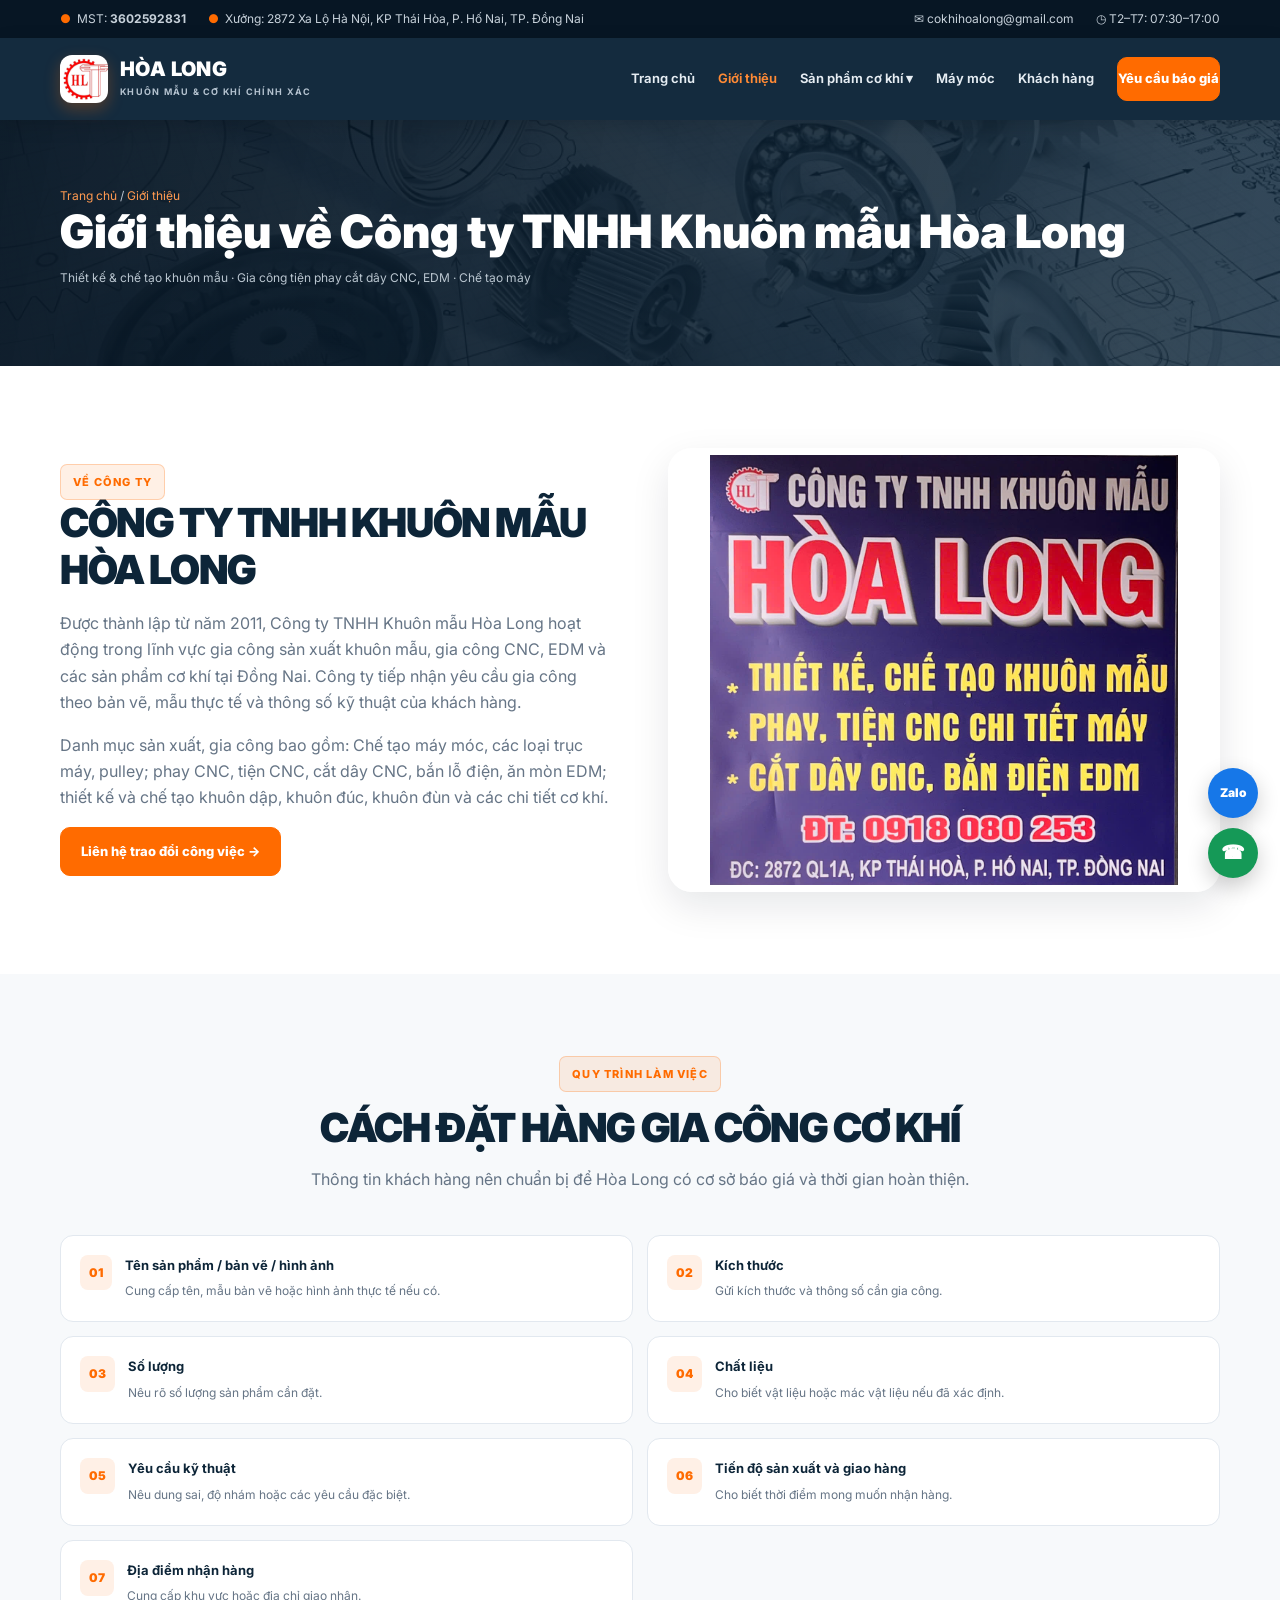
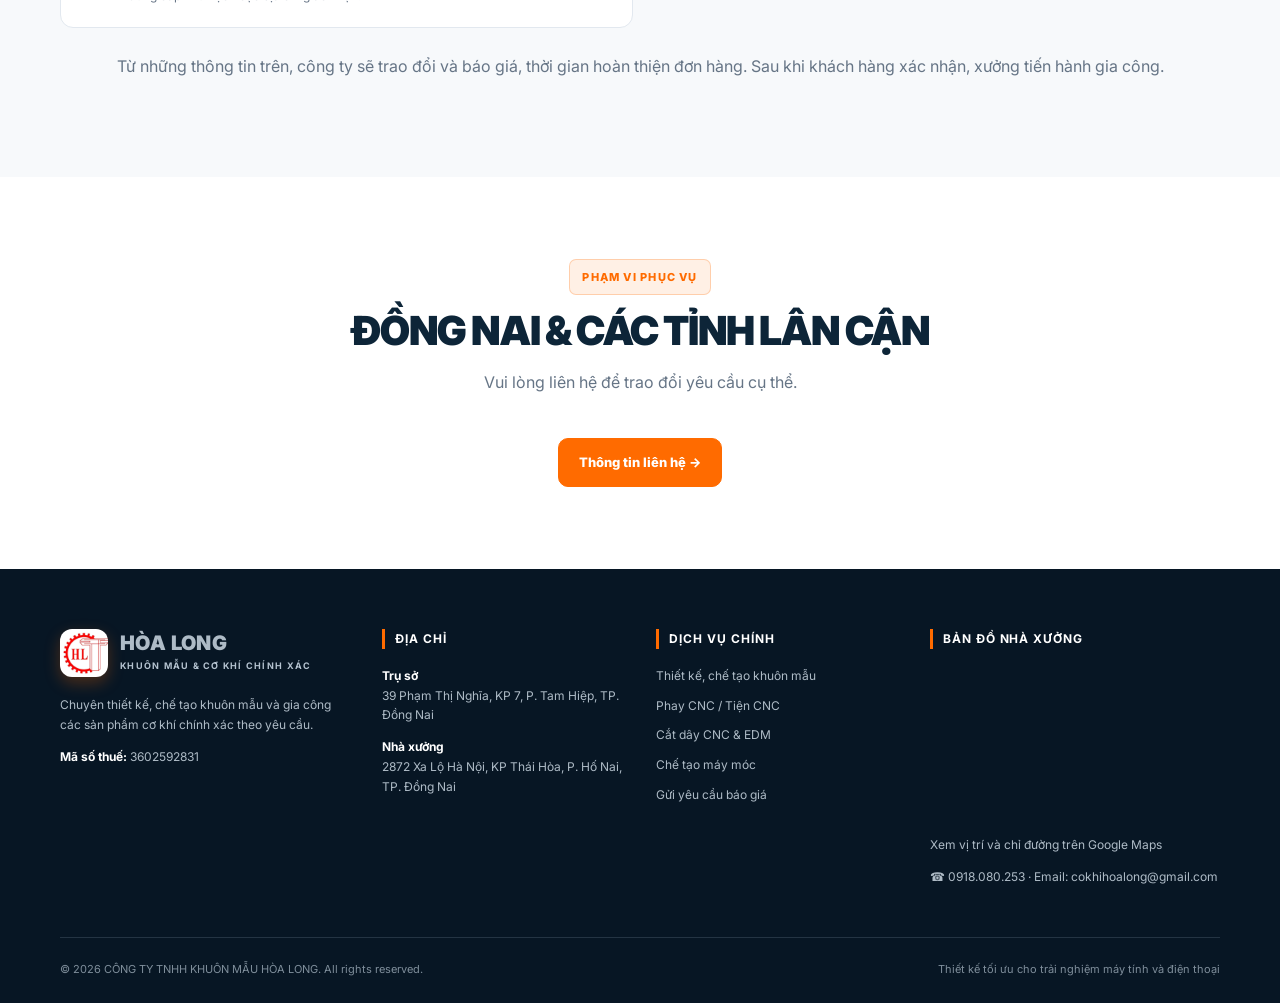
==== commit acc6334b: "Update manufacturing capabilities wording on about page" ====
--- a/gioi-thieu.html
+++ b/gioi-thieu.html
@@ -1,2 +1,2 @@
 <!doctype html><html lang="vi"><head><link rel="icon" type="image/png" href="./favicon.png"><meta charset="utf-8"><meta name="viewport" content="width=device-width,initial-scale=1"><title>Giới thiệu | Công ty TNHH Khuôn mẫu Hòa Long</title><meta name="description" content="Công ty TNHH Khuôn mẫu Hòa Long – Gia công cơ khí chính xác, chế tạo khuôn mẫu tại Đồng Nai."><link rel="stylesheet" href="site.css"></head><body><div class="topbar"><div class="container topbar-inner"><div class="topbar-group"><span><b class="dot">●</b>MST: <strong>3602592831</strong></span><span><b class="dot">●</b>Xưởng: 2872 Xa Lộ Hà Nội, KP Thái Hòa, P. Hố Nai, TP. Đồng Nai</span></div><div class="topbar-group"><a href="mailto:cokhihoalong@gmail.com">✉ cokhihoalong@gmail.com</a><span>◷ T2–T7: 07:30–17:00</span></div></div></div>
-<header class="header"><div class="container nav-wrap"><a class="brand" href="index.html"><img class="brand-mark" src="./favicon.png" alt="Logo Hòa Long"><span><span class="brand-name">HÒA LONG</span><span class="brand-sub">Khuôn mẫu & Cơ khí chính xác</span></span></a><nav class="nav"><a class="" href="index.html">Trang chủ</a><a class="active" href="gioi-thieu.html">Giới thiệu</a><div class="nav-drop"><button class="">Sản phẩm cơ khí ▾</button><div class="drop-menu"><a href="khuon-mau.html">Khuôn mẫu</a><a href="san-pham-gia-cong.html">Sản phẩm gia công</a></div></div><a class="" href="may-moc.html">Máy móc</a><a class="" href="khach-hang.html">Khách hàng</a><a class="btn" href="lien-he.html#bao-gia">Yêu cầu báo giá</a></nav><button class="mobile-toggle" aria-label="Mở menu" aria-expanded="false">☰</button></div><nav class="mobile-nav"><a href="index.html">Trang chủ</a><a href="gioi-thieu.html">Giới thiệu</a><a href="khuon-mau.html">— Khuôn mẫu</a><a href="san-pham-gia-cong.html">— Sản phẩm gia công</a><a href="may-moc.html">Máy móc</a><a href="khach-hang.html">Khách hàng</a><a href="lien-he.html">Liên hệ</a><a href="lien-he.html#bao-gia">Yêu cầu báo giá</a></nav></header><main><section class="page-hero"><div class="container"><div class="breadcrumb"><a href="index.html">Trang chủ</a> / <a href="gioi-thieu.html">Giới thiệu</a></div><h1>Giới thiệu về Công ty TNHH Khuôn mẫu Hòa Long</h1><p class="breadcrumb">Thiết kế & chế tạo khuôn mẫu · Gia công tiện phay cắt dây CNC, EDM · Chế tạo máy</p></div></section><section class="section"><div class="container two-col"><div class="copy"><span class="eyebrow">Về công ty</span><h2>CÔNG TY TNHH KHUÔN MẪU HÒA LONG</h2><p>Được thành lập từ năm 2011, Công ty TNHH Khuôn mẫu Hòa Long hoạt động trong lĩnh vực gia công sản xuất khuôn mẫu, gia công CNC, EDM và các sản phẩm cơ khí tại Đồng Nai. Công ty tiếp nhận yêu cầu gia công theo bản vẽ, mẫu thực tế và thông số kỹ thuật của khách hàng.</p><p>Danh mục sản xuất, gia công bao gồm: Chế tạo máy móc, các loại trục máy, pulley; phay CNC, tiện CNC, cắt dây CNC, bắn lỗ điện EDM; thiết kế và chế tạo khuôn dập, khuôn đúc, khuôn ép nhựa và các chi tiết cơ khí.</p><a class="btn" href="lien-he.html#bao-gia">Liên hệ trao đổi công việc →</a></div><div class="photo-frame"><img src="./assets/images/CTY.jpg" alt="Công ty Hòa Long" style="object-fit:contain;background:#fff"></div></div></section><section class="section soft"><div class="container"><div class="section-head"><span class="eyebrow">Quy trình làm việc</span><h2>CÁCH ĐẶT HÀNG GIA CÔNG CƠ KHÍ</h2><p>Thông tin khách hàng nên chuẩn bị để Hòa Long có cơ sở báo giá và thời gian hoàn thiện.</p></div><div class="steps"><div class="step"><div><b>Tên sản phẩm / bản vẽ / hình ảnh</b><span>Cung cấp tên, mẫu bản vẽ hoặc hình ảnh thực tế nếu có.</span></div></div><div class="step"><div><b>Kích thước</b><span>Gửi kích thước và thông số cần gia công.</span></div></div><div class="step"><div><b>Số lượng</b><span>Nêu rõ số lượng sản phẩm cần đặt.</span></div></div><div class="step"><div><b>Chất liệu</b><span>Cho biết vật liệu hoặc mác vật liệu nếu đã xác định.</span></div></div><div class="step"><div><b>Yêu cầu kỹ thuật</b><span>Nêu dung sai, độ nhám hoặc các yêu cầu đặc biệt.</span></div></div><div class="step"><div><b>Tiến độ sản xuất và giao hàng</b><span>Cho biết thời điểm mong muốn nhận hàng.</span></div></div><div class="step"><div><b>Địa điểm nhận hàng</b><span>Cung cấp khu vực hoặc địa chỉ giao nhận.</span></div></div></div><p class="muted" style="text-align:center">Từ những thông tin trên, công ty sẽ trao đổi và báo giá, thời gian hoàn thiện đơn hàng. Sau khi khách hàng xác nhận, xưởng tiến hành gia công.</p></div></section><section class="section"><div class="container"><div class="section-head"><span class="eyebrow">Phạm vi phục vụ</span><h2>ĐỒNG NAI & CÁC TỈNH LÂN CẬN</h2><p>Vui lòng liên hệ để trao đổi yêu cầu cụ thể.</p></div><div style="text-align:center"><a class="btn" href="lien-he.html">Thông tin liên hệ →</a></div></div></section></main><footer class="footer"><div class="container"><div class="footer-grid"><div><a class="brand" href="index.html"><img class="brand-mark" src="./favicon.png" alt="Logo Hòa Long"><span><span class="brand-name">HÒA LONG</span><span class="brand-sub">Khuôn mẫu & Cơ khí chính xác</span></span></a><p style="margin-top:18px">Chuyên thiết kế, chế tạo khuôn mẫu và gia công các sản phẩm cơ khí chính xác theo yêu cầu.</p><p><b style="color:#fff">Mã số thuế:</b> 3602592831</p></div><div><h4>Địa chỉ</h4><p><b style="color:#fff">Trụ sở</b><br>39 Phạm Thị Nghĩa, KP 7, P. Tam Hiệp, TP. Đồng Nai</p><p><b style="color:#fff">Nhà xưởng</b><br>2872 Xa Lộ Hà Nội, KP Thái Hòa, P. Hố Nai, TP. Đồng Nai</p></div><div><h4>Dịch vụ chính</h4><ul><li><a href="khuon-mau.html">Thiết kế, chế tạo khuôn mẫu</a></li><li><a href="san-pham-gia-cong.html">Phay CNC / Tiện CNC</a></li><li><a href="san-pham-gia-cong.html">Cắt dây CNC & EDM</a></li><li><a href="may-moc.html">Chế tạo máy móc</a></li><li><a href="lien-he.html">Gửi yêu cầu báo giá</a></li></ul></div><div><h4>Bản đồ nhà xưởng</h4><iframe class="map" title="Bản đồ nhà xưởng Hòa Long" src="https://www.google.com/maps/embed?pb=!1m14!1m8!1m3!1d244.81048956915362!2d106.92846942721451!3d10.965800553287272!3m2!1i1024!2i768!4f13.1!3m3!1m2!1s0x3174dddb66776165%3A0xc042b692e3a58e84!2zQ8O0bmcgdHkgVE5ISCBLaHXDtG4gbeG6q3UgSMOyYSBMb25n!5e0!3m2!1svi!2s!4v1794297510848!5m2!1svi!2s" loading="lazy"></iframe><p class="map-link"><a href="https://maps.app.goo.gl/GKMPtRkxPsB5hAL57" target="_blank" rel="noopener noreferrer">Xem vị trí và chỉ đường trên Google Maps</a></p><p><a href="tel:0918080253">☎ 0918.080.253</a> · <a href="https://mail.google.com/mail/?view=cm&fs=1&to=cokhihoalong%40gmail.com" target="_blank" rel="noopener noreferrer">Email: cokhihoalong@gmail.com</a></p></div></div><div class="copyright"><span>© 2026 CÔNG TY TNHH KHUÔN MẪU HÒA LONG. All rights reserved.</span><span>Thiết kế tối ưu cho trải nghiệm máy tính và điện thoại</span></div></div></footer><div class="floating"><a class="float-btn float-zalo" href="https://zalo.me/0918080253" target="_blank" rel="noopener">Zalo</a><a class="float-btn float-phone" href="tel:0918080253" aria-label="Gọi Hòa Long">☎</a></div><script src="site.js"></script></body></html>
+<header class="header"><div class="container nav-wrap"><a class="brand" href="index.html"><img class="brand-mark" src="./favicon.png" alt="Logo Hòa Long"><span><span class="brand-name">HÒA LONG</span><span class="brand-sub">Khuôn mẫu & Cơ khí chính xác</span></span></a><nav class="nav"><a class="" href="index.html">Trang chủ</a><a class="active" href="gioi-thieu.html">Giới thiệu</a><div class="nav-drop"><button class="">Sản phẩm cơ khí ▾</button><div class="drop-menu"><a href="khuon-mau.html">Khuôn mẫu</a><a href="san-pham-gia-cong.html">Sản phẩm gia công</a></div></div><a class="" href="may-moc.html">Máy móc</a><a class="" href="khach-hang.html">Khách hàng</a><a class="btn" href="lien-he.html#bao-gia">Yêu cầu báo giá</a></nav><button class="mobile-toggle" aria-label="Mở menu" aria-expanded="false">☰</button></div><nav class="mobile-nav"><a href="index.html">Trang chủ</a><a href="gioi-thieu.html">Giới thiệu</a><a href="khuon-mau.html">— Khuôn mẫu</a><a href="san-pham-gia-cong.html">— Sản phẩm gia công</a><a href="may-moc.html">Máy móc</a><a href="khach-hang.html">Khách hàng</a><a href="lien-he.html">Liên hệ</a><a href="lien-he.html#bao-gia">Yêu cầu báo giá</a></nav></header><main><section class="page-hero"><div class="container"><div class="breadcrumb"><a href="index.html">Trang chủ</a> / <a href="gioi-thieu.html">Giới thiệu</a></div><h1>Giới thiệu về Công ty TNHH Khuôn mẫu Hòa Long</h1><p class="breadcrumb">Thiết kế & chế tạo khuôn mẫu · Gia công tiện phay cắt dây CNC, EDM · Chế tạo máy</p></div></section><section class="section"><div class="container two-col"><div class="copy"><span class="eyebrow">Về công ty</span><h2>CÔNG TY TNHH KHUÔN MẪU HÒA LONG</h2><p>Được thành lập từ năm 2011, Công ty TNHH Khuôn mẫu Hòa Long hoạt động trong lĩnh vực gia công sản xuất khuôn mẫu, gia công CNC, EDM và các sản phẩm cơ khí tại Đồng Nai. Công ty tiếp nhận yêu cầu gia công theo bản vẽ, mẫu thực tế và thông số kỹ thuật của khách hàng.</p><p>Danh mục sản xuất, gia công bao gồm: Chế tạo máy móc, các loại trục máy, pulley; phay CNC, tiện CNC, cắt dây CNC, bắn lỗ điện, ăn mòn EDM; thiết kế và chế tạo khuôn dập, khuôn đúc, khuôn đùn và các chi tiết cơ khí.</p><a class="btn" href="lien-he.html#bao-gia">Liên hệ trao đổi công việc →</a></div><div class="photo-frame"><img src="./assets/images/CTY.jpg" alt="Công ty Hòa Long" style="object-fit:contain;background:#fff"></div></div></section><section class="section soft"><div class="container"><div class="section-head"><span class="eyebrow">Quy trình làm việc</span><h2>CÁCH ĐẶT HÀNG GIA CÔNG CƠ KHÍ</h2><p>Thông tin khách hàng nên chuẩn bị để Hòa Long có cơ sở báo giá và thời gian hoàn thiện.</p></div><div class="steps"><div class="step"><div><b>Tên sản phẩm / bản vẽ / hình ảnh</b><span>Cung cấp tên, mẫu bản vẽ hoặc hình ảnh thực tế nếu có.</span></div></div><div class="step"><div><b>Kích thước</b><span>Gửi kích thước và thông số cần gia công.</span></div></div><div class="step"><div><b>Số lượng</b><span>Nêu rõ số lượng sản phẩm cần đặt.</span></div></div><div class="step"><div><b>Chất liệu</b><span>Cho biết vật liệu hoặc mác vật liệu nếu đã xác định.</span></div></div><div class="step"><div><b>Yêu cầu kỹ thuật</b><span>Nêu dung sai, độ nhám hoặc các yêu cầu đặc biệt.</span></div></div><div class="step"><div><b>Tiến độ sản xuất và giao hàng</b><span>Cho biết thời điểm mong muốn nhận hàng.</span></div></div><div class="step"><div><b>Địa điểm nhận hàng</b><span>Cung cấp khu vực hoặc địa chỉ giao nhận.</span></div></div></div><p class="muted" style="text-align:center">Từ những thông tin trên, công ty sẽ trao đổi và báo giá, thời gian hoàn thiện đơn hàng. Sau khi khách hàng xác nhận, xưởng tiến hành gia công.</p></div></section><section class="section"><div class="container"><div class="section-head"><span class="eyebrow">Phạm vi phục vụ</span><h2>ĐỒNG NAI & CÁC TỈNH LÂN CẬN</h2><p>Vui lòng liên hệ để trao đổi yêu cầu cụ thể.</p></div><div style="text-align:center"><a class="btn" href="lien-he.html">Thông tin liên hệ →</a></div></div></section></main><footer class="footer"><div class="container"><div class="footer-grid"><div><a class="brand" href="index.html"><img class="brand-mark" src="./favicon.png" alt="Logo Hòa Long"><span><span class="brand-name">HÒA LONG</span><span class="brand-sub">Khuôn mẫu & Cơ khí chính xác</span></span></a><p style="margin-top:18px">Chuyên thiết kế, chế tạo khuôn mẫu và gia công các sản phẩm cơ khí chính xác theo yêu cầu.</p><p><b style="color:#fff">Mã số thuế:</b> 3602592831</p></div><div><h4>Địa chỉ</h4><p><b style="color:#fff">Trụ sở</b><br>39 Phạm Thị Nghĩa, KP 7, P. Tam Hiệp, TP. Đồng Nai</p><p><b style="color:#fff">Nhà xưởng</b><br>2872 Xa Lộ Hà Nội, KP Thái Hòa, P. Hố Nai, TP. Đồng Nai</p></div><div><h4>Dịch vụ chính</h4><ul><li><a href="khuon-mau.html">Thiết kế, chế tạo khuôn mẫu</a></li><li><a href="san-pham-gia-cong.html">Phay CNC / Tiện CNC</a></li><li><a href="san-pham-gia-cong.html">Cắt dây CNC & EDM</a></li><li><a href="may-moc.html">Chế tạo máy móc</a></li><li><a href="lien-he.html">Gửi yêu cầu báo giá</a></li></ul></div><div><h4>Bản đồ nhà xưởng</h4><iframe class="map" title="Bản đồ nhà xưởng Hòa Long" src="https://www.google.com/maps/embed?pb=!1m14!1m8!1m3!1d244.81048956915362!2d106.92846942721451!3d10.965800553287272!3m2!1i1024!2i768!4f13.1!3m3!1m2!1s0x3174dddb66776165%3A0xc042b692e3a58e84!2zQ8O0bmcgdHkgVE5ISCBLaHXDtG4gbeG6q3UgSMOyYSBMb25n!5e0!3m2!1svi!2s!4v1794297510848!5m2!1svi!2s" loading="lazy"></iframe><p class="map-link"><a href="https://maps.app.goo.gl/GKMPtRkxPsB5hAL57" target="_blank" rel="noopener noreferrer">Xem vị trí và chỉ đường trên Google Maps</a></p><p><a href="tel:0918080253">☎ 0918.080.253</a> · <a href="https://mail.google.com/mail/?view=cm&fs=1&to=cokhihoalong%40gmail.com" target="_blank" rel="noopener noreferrer">Email: cokhihoalong@gmail.com</a></p></div></div><div class="copyright"><span>© 2026 CÔNG TY TNHH KHUÔN MẪU HÒA LONG. All rights reserved.</span><span>Thiết kế tối ưu cho trải nghiệm máy tính và điện thoại</span></div></div></footer><div class="floating"><a class="float-btn float-zalo" href="https://zalo.me/0918080253" target="_blank" rel="noopener">Zalo</a><a class="float-btn float-phone" href="tel:0918080253" aria-label="Gọi Hòa Long">☎</a></div><script src="site.js"></script></body></html>
--- a/site.css
+++ b/site.css
@@ -1,7 +1,7 @@
 @import url('https://fonts.googleapis.com/css2?family=Inter:wght@400;500;600;700;800;900&display=swap');
 :root{--navy:#0d2538;--navy-deep:#071624;--orange:#ff6b00;--orange-dark:#e05e00;--ink:#152536;--muted:#667586;--line:#e2e8ef;--paper:#f7f9fb;--white:#fff;--radius:18px;--shadow:0 14px 38px rgba(7,22,36,.10)}
 *{box-sizing:border-box}html{scroll-behavior:smooth}body{margin:0;font-family:Inter,Arial,sans-serif;color:var(--ink);background:#fff;line-height:1.65}img{max-width:100%;display:block}a{color:inherit;text-decoration:none}.container{width:min(1160px,calc(100% - 40px));margin:auto}.topbar{background:var(--navy-deep);color:#c7d1da;font-size:12px}.topbar-inner{display:flex;justify-content:space-between;gap:16px;align-items:center;min-height:38px}.topbar-group{display:flex;gap:22px;flex-wrap:wrap}.topbar a:hover{color:#fff}.dot{color:var(--orange);padding-right:6px}.header{position:sticky;top:0;z-index:50;background:rgba(13,37,56,.97);box-shadow:0 5px 18px rgba(0,0,0,.13);backdrop-filter:blur(12px)}.nav-wrap{display:flex;align-items:center;justify-content:space-between;min-height:82px;gap:20px}.brand{display:flex;align-items:center;gap:12px;color:#fff;min-width:250px}.brand-mark{width:48px;height:48px;border-radius:12px;background:var(--orange);display:block;object-fit:cover;box-shadow:0 6px 16px rgba(255,107,0,.28)}.brand-name{display:block;font-weight:900;font-size:20px;line-height:1.1;letter-spacing:.02em}.brand-sub{display:block;margin-top:5px;color:#b4c2cf;font-size:9px;font-weight:700;letter-spacing:.14em;text-transform:uppercase}.nav{display:flex;align-items:center;gap:23px;color:#e6edf3;font-size:13px;font-weight:650}.nav>a,.nav-drop>button{padding:10px 0;transition:.2s}.nav a:hover,.nav-drop>button:hover,.nav a.active{color:#ff8a35}.nav-drop{position:relative}.nav-drop>button{border:0;background:none;color:inherit;font:inherit;cursor:pointer}.drop-menu{position:absolute;display:none;top:100%;left:-18px;min-width:220px;background:#fff;color:var(--ink);padding:10px;border-radius:12px;box-shadow:var(--shadow)}.nav-drop:hover .drop-menu,.nav-drop:focus-within .drop-menu{display:grid}.drop-menu a{padding:10px 12px;border-radius:8px}.drop-menu a:hover{background:#fff1e7;color:var(--orange-dark)}.btn{display:inline-flex;align-items:center;justify-content:center;gap:9px;padding:13px 20px;border-radius:10px;background:var(--orange);color:#fff;font-size:13px;font-weight:800;border:1px solid var(--orange);transition:.2s;cursor:pointer}.btn:hover{background:var(--orange-dark);transform:translateY(-2px);box-shadow:0 9px 20px rgba(255,107,0,.22)}.btn-outline{background:transparent;border-color:rgba(255,255,255,.38);color:#fff}.btn-outline:hover{background:#fff;color:var(--navy)}.mobile-toggle{display:none;border:1px solid #526474;background:transparent;color:#fff;font-size:22px;width:44px;height:44px;border-radius:10px}.mobile-nav{display:none;padding:0 20px 18px;background:var(--navy-deep)}.mobile-nav a{display:block;color:#dce5ec;padding:12px 4px;border-bottom:1px solid rgba(255,255,255,.09);font-size:14px}.mobile-nav.show{display:block}
-.hero{position:relative;isolation:isolate;overflow:hidden;background:linear-gradient(105deg,rgba(7,22,36,.94),rgba(13,37,56,.72)),url('assets/images/banner-hoalong.jpeg') center/cover no-repeat;color:#fff;padding:105px 0 125px}.hero:after{content:"";position:absolute;z-index:-1;inset:auto 0 0;height:70px;background:linear-gradient(transparent,var(--paper))}.hero-content{max-width:760px}.eyebrow{display:inline-flex;align-items:center;gap:9px;color:var(--orange);background:rgba(255,107,0,.10);border:1px solid rgba(255,107,0,.25);font-size:11px;font-weight:800;letter-spacing:.11em;text-transform:uppercase;padding:8px 12px;border-radius:7px}.eyebrow .pulse{width:7px;height:7px;border-radius:50%;background:var(--orange);box-shadow:0 0 0 5px rgba(255,107,0,.14)}.hero h1{font-size:clamp(36px,5.2vw,62px);line-height:1.07;letter-spacing:-.045em;margin:23px 0 20px;font-weight:900}.hero h1 em{font-style:normal;color:var(--orange)}.hero p{max-width:700px;color:#d0d9e1;font-size:17px;line-height:1.8;margin:0 0 28px}.hero-actions{display:flex;gap:12px;flex-wrap:wrap}.section{padding:82px 0}.section.soft{background:var(--paper)}.section.dark{background:var(--navy-deep);color:#fff}.section-head{max-width:740px;margin:0 auto 42px;text-align:center}.section-head .eyebrow{margin-bottom:13px}.section-head h2,.section h2{font-size:clamp(28px,3.5vw,40px);line-height:1.17;letter-spacing:-.035em;color:var(--navy);margin:0;font-weight:900}.section.dark h2{color:#fff}.section-head p{color:var(--muted);margin:14px 0 0}.workflow-head{max-width:none;display:flex;flex-direction:column;align-items:center;gap:13px;text-align:center;overflow-x:auto}.workflow-head .eyebrow{margin-bottom:0}.workflow-head h2{font-size:clamp(25px,3vw,36px);white-space:nowrap}.workflow-head p{margin:0;line-height:1.8;white-space:nowrap}.section.dark p{color:#b9c6d1}.stats{display:grid;grid-template-columns:repeat(4,1fr);gap:16px;margin-top:-48px;position:relative;z-index:2}.stat{background:#fff;border:1px solid var(--line);border-radius:16px;padding:25px 14px;text-align:center;box-shadow:0 8px 26px rgba(7,22,36,.07)}.stat strong{display:block;font-size:34px;line-height:1.15;color:var(--orange);font-weight:900}.stat:nth-child(even) strong{color:var(--navy)}.stat span{display:block;margin-top:8px;font-size:11px;color:#536373;font-weight:800;letter-spacing:.07em;text-transform:uppercase}.two-col{display:grid;grid-template-columns:1fr 1fr;gap:56px;align-items:center}.copy p{color:var(--muted);margin:16px 0}.checks{display:grid;grid-template-columns:1fr 1fr;gap:15px;margin:24px 0}.check{display:flex;gap:10px;align-items:flex-start;font-size:13px;font-weight:750;color:var(--navy)}.check i{flex:0 0 26px;width:26px;height:26px;border-radius:50%;background:#fff0e5;color:var(--orange);display:grid;place-items:center;font-style:normal}.photo-frame{position:relative;border-radius:24px;overflow:hidden;box-shadow:var(--shadow);border:7px solid #fff}.photo-frame img{width:100%;height:430px;object-fit:cover}.photo-badge{position:absolute;left:18px;bottom:18px;background:var(--navy);color:white;border-left:4px solid var(--orange);padding:14px 18px;border-radius:12px;font-size:12px;font-weight:800;max-width:240px}.cards{display:grid;grid-template-columns:repeat(3,1fr);gap:22px}.card{background:#fff;border:1px solid var(--line);border-radius:18px;overflow:hidden;box-shadow:0 5px 20px rgba(7,22,36,.045);transition:.25s}.card:hover{transform:translateY(-5px);box-shadow:var(--shadow)}.card-photo{height:205px;position:relative;overflow:hidden;background:#e7edf2}.card-photo img{width:100%;height:100%;object-fit:cover;transition:transform .5s}.card:hover .card-photo img{transform:scale(1.05)}.tag{position:absolute;top:15px;left:15px;background:var(--navy);color:#fff;border-radius:30px;padding:6px 11px;font-size:10px;font-weight:800}.card-body{padding:22px}.card h3{margin:0 0 9px;color:var(--navy);font-size:18px;line-height:1.35}.card p{margin:0;color:var(--muted);font-size:13px}.card ul{margin:16px 0 0;padding:14px 0 0;border-top:1px solid #edf0f3;list-style:none;color:#617182;font-size:12px}.card li{margin:5px 0}.card li:before{content:"›";color:var(--orange);font-size:18px;font-weight:900;margin-right:7px}.filters{display:flex;justify-content:center;gap:9px;flex-wrap:wrap;margin:-12px 0 30px}.filter{padding:10px 17px;border:1px solid #d7e0e7;border-radius:40px;color:#526373;background:#fff;font-size:12px;font-weight:750;cursor:pointer}.filter.active,.filter:hover{background:var(--orange);border-color:var(--orange);color:#fff}.machine-grid{display:grid;grid-template-columns:repeat(2,1fr);gap:16px}.machine{background:#102d43;border:1px solid #2b4356;border-radius:14px;padding:23px;display:flex;gap:17px}.machine-icon{width:48px;height:48px;flex:0 0 48px;border-radius:12px;background:rgba(255,107,0,.16);display:grid;place-items:center;color:#ff8a35;font-size:22px}.machine h3{margin:1px 0 7px;font-size:16px}.machine p{font-size:12px;margin:0;color:#afbecb;line-height:1.7}.gallery{display:grid;grid-template-columns:repeat(4,1fr);gap:15px}.gallery-item{position:relative;aspect-ratio:1/1;border-radius:14px;overflow:hidden;background:#e5ebef}.gallery-item img{width:100%;height:100%;object-fit:cover;transition:.35s}.gallery-item:hover img{transform:scale(1.08)}.gallery-caption{position:absolute;inset:auto 0 0;padding:38px 14px 14px;background:linear-gradient(transparent,rgba(7,22,36,.92));color:#fff;opacity:0;transition:.25s}.gallery-item:hover .gallery-caption{opacity:1}.gallery-caption b{display:block;font-size:13px}.gallery-caption small{font-size:11px;color:#d5dee6}.clients{display:grid;grid-template-columns:repeat(6,1fr);gap:14px;align-items:center}.client{height:100px;background:#fff;border:1px solid var(--line);border-radius:12px;display:grid;place-items:center;padding:14px}.client img{max-width:100%;max-height:65px;object-fit:contain;filter:grayscale(.15)}.quote-wrap{display:grid;grid-template-columns:.85fr 1.15fr;background:#fff;border:1px solid var(--line);border-radius:22px;overflow:hidden;box-shadow:var(--shadow)}.quote-info{background:var(--navy);padding:42px;color:#fff}.quote-info h2{color:#fff;font-size:30px;margin:15px 0}.quote-info p{color:#c2cfda;font-size:13px}.contact-row{display:flex;gap:13px;align-items:center;margin:24px 0}.contact-icon{width:42px;height:42px;border-radius:10px;background:#233f54;color:#ff8a35;display:grid;place-items:center;font-size:18px;flex:0 0 42px}.contact-row small{display:block;color:#aebdca}.contact-row b{font-size:15px}.quote-form{padding:42px}.form-grid{display:grid;grid-template-columns:1fr 1fr;gap:18px}.field{display:grid;gap:7px}.field.full{grid-column:1/-1}.field label{font-size:11px;font-weight:850;color:#435363;text-transform:uppercase;letter-spacing:.04em}.field input,.field select,.field textarea{width:100%;border:1px solid #dbe2e8;border-radius:9px;padding:13px 14px;font:inherit;font-size:13px;outline:none;background:#fff}.field input:focus,.field select:focus,.field textarea:focus{border-color:var(--orange);box-shadow:0 0 0 3px rgba(255,107,0,.11)}.field textarea{min-height:120px;resize:vertical}.form-note{font-size:11px;color:#788795;margin:12px 0 0}.footer{background:var(--navy-deep);color:#c2cbd3;padding:60px 0 25px}.footer-grid{display:grid;grid-template-columns:1.2fr 1fr 1fr 1.2fr;gap:32px}.footer h4{color:#fff;text-transform:uppercase;letter-spacing:.08em;font-size:12px;margin:0 0 17px;border-left:3px solid var(--orange);padding-left:10px}.footer p,.footer li,.footer a{font-size:12px;color:#aebbc6}.footer ul{padding:0;list-style:none;margin:0}.footer li{margin:10px 0}.footer a:hover{color:#ff8a35}.map{width:100%;height:150px;border:0;border-radius:10px;filter:saturate(.8)}.copyright{border-top:1px solid #243443;margin-top:38px;padding-top:22px;display:flex;justify-content:space-between;gap:15px;color:#7f8e9b;font-size:11px}.floating{position:fixed;right:22px;bottom:22px;z-index:55;display:grid;gap:10px}.float-btn{width:50px;height:50px;border-radius:50%;display:grid;place-items:center;color:white;font-weight:900;font-size:12px;box-shadow:0 8px 22px rgba(0,0,0,.2)}.float-zalo{background:#1677e8}.float-phone{background:#159957;font-size:19px}.page-hero{background:linear-gradient(100deg,rgba(7,22,36,.96),rgba(13,37,56,.82)),url('assets/images/banner-hoalong.jpeg') center/cover;color:#fff;padding:66px 0}.page-hero h1{font-size:clamp(32px,4vw,46px);line-height:1.1;margin:0 0 12px;font-weight:900}.breadcrumb{font-size:12px;color:#bac6d0}.breadcrumb a{color:#ff9a50}.content-panel{max-width:850px}.content-panel p{color:var(--muted)}.steps{counter-reset:step;display:grid;grid-template-columns:1fr 1fr;gap:14px;margin:25px 0}.step{counter-increment:step;background:#fff;border:1px solid var(--line);border-radius:13px;padding:19px;display:flex;gap:13px;align-items:flex-start}.step:before{content:counter(step,decimal-leading-zero);background:#fff0e6;color:var(--orange);font-weight:900;padding:8px 9px;border-radius:8px;font-size:12px}.step b{display:block;color:var(--navy);font-size:13px}.step span{color:var(--muted);font-size:12px}.detail-grid{display:grid;grid-template-columns:1.1fr .9fr;gap:35px;align-items:start}.detail-image{border-radius:18px;overflow:hidden;box-shadow:var(--shadow)}.detail-image img{width:100%;height:370px;object-fit:cover}.info-list{padding:0;list-style:none}.info-list li{padding:13px 0;border-bottom:1px solid var(--line);color:var(--muted);font-size:14px}.info-list strong{color:var(--navy)}.contact-cards{display:grid;grid-template-columns:repeat(3,1fr);gap:16px}.contact-card{padding:22px;background:#fff;border:1px solid var(--line);border-radius:15px}.contact-card b{display:block;color:var(--navy);margin:8px 0}.contact-card p{font-size:13px;color:var(--muted);margin:0}.map-large{height:360px;width:100%;border:0;border-radius:16px}.empty-state{display:none}.muted{color:var(--muted)}
+.hero{position:relative;isolation:isolate;overflow:hidden;background:linear-gradient(105deg,rgba(7,22,36,.94),rgba(13,37,56,.72)),url('assets/images/banner-hoalong.jpeg') center/cover no-repeat;color:#fff;padding:105px 0 125px}.hero:after{content:"";position:absolute;z-index:-1;inset:auto 0 0;height:70px;background:linear-gradient(transparent,var(--paper))}.hero-content{max-width:760px}.eyebrow{display:inline-flex;align-items:center;gap:9px;color:var(--orange);background:rgba(255,107,0,.10);border:1px solid rgba(255,107,0,.25);font-size:11px;font-weight:800;letter-spacing:.11em;text-transform:uppercase;padding:8px 12px;border-radius:7px}.eyebrow .pulse{width:7px;height:7px;border-radius:50%;background:var(--orange);box-shadow:0 0 0 5px rgba(255,107,0,.14)}.hero h1{font-size:clamp(36px,5.2vw,62px);line-height:1.07;letter-spacing:-.045em;margin:23px 0 20px;font-weight:900}.hero h1 em{display:inline-block;margin-top:8px;font-style:normal;color:var(--orange)}.hero p{max-width:700px;color:#d0d9e1;font-size:17px;line-height:1.8;margin:0 0 28px}.hero-actions{display:flex;gap:12px;flex-wrap:wrap}.section{padding:82px 0}.section.soft{background:var(--paper)}.section.dark{background:var(--navy-deep);color:#fff}.section-head{max-width:740px;margin:0 auto 42px;text-align:center}.section-head .eyebrow{margin-bottom:13px}.section-head h2,.section h2{font-size:clamp(28px,3.5vw,40px);line-height:1.17;letter-spacing:-.035em;color:var(--navy);margin:0;font-weight:900}.section.dark h2{color:#fff}.section-head p{color:var(--muted);margin:14px 0 0}.workflow-head{max-width:none;display:flex;flex-direction:column;align-items:center;gap:13px;text-align:center;overflow-x:auto}.workflow-head .eyebrow{margin-bottom:0}.workflow-head h2{font-size:clamp(25px,3vw,36px);white-space:nowrap}.workflow-head p{margin:0;line-height:1.8;white-space:nowrap}.section.dark p{color:#b9c6d1}.stats{display:grid;grid-template-columns:repeat(4,1fr);gap:16px;margin-top:-48px;position:relative;z-index:2}.stat{background:#fff;border:1px solid var(--line);border-radius:16px;padding:25px 14px;text-align:center;box-shadow:0 8px 26px rgba(7,22,36,.07)}.stat strong{display:block;font-size:34px;line-height:1.15;color:var(--orange);font-weight:900}.stat:nth-child(even) strong{color:var(--navy)}.stat span{display:block;margin-top:8px;font-size:11px;color:#536373;font-weight:800;letter-spacing:.07em;text-transform:uppercase}.two-col{display:grid;grid-template-columns:1fr 1fr;gap:56px;align-items:center}.copy p{color:var(--muted);margin:16px 0}.checks{display:grid;grid-template-columns:1fr 1fr;gap:15px;margin:24px 0}.check{display:flex;gap:10px;align-items:flex-start;font-size:13px;font-weight:750;color:var(--navy)}.check i{flex:0 0 26px;width:26px;height:26px;border-radius:50%;background:#fff0e5;color:var(--orange);display:grid;place-items:center;font-style:normal}.photo-frame{position:relative;border-radius:24px;overflow:hidden;box-shadow:var(--shadow);border:7px solid #fff}.photo-frame img{width:100%;height:430px;object-fit:cover}.photo-badge{position:absolute;left:18px;bottom:18px;background:var(--navy);color:white;border-left:4px solid var(--orange);padding:14px 18px;border-radius:12px;font-size:12px;font-weight:800;max-width:240px}.cards{display:grid;grid-template-columns:repeat(3,1fr);gap:22px}.card{background:#fff;border:1px solid var(--line);border-radius:18px;overflow:hidden;box-shadow:0 5px 20px rgba(7,22,36,.045);transition:.25s}.card:hover{transform:translateY(-5px);box-shadow:var(--shadow)}.card-photo{height:205px;position:relative;overflow:hidden;background:#e7edf2}.card-photo img{width:100%;height:100%;object-fit:cover;transition:transform .5s}.card:hover .card-photo img{transform:scale(1.05)}.tag{position:absolute;top:15px;left:15px;background:var(--navy);color:#fff;border-radius:30px;padding:6px 11px;font-size:10px;font-weight:800}.card-body{padding:22px}.card h3{margin:0 0 9px;color:var(--navy);font-size:18px;line-height:1.35}.card p{margin:0;color:var(--muted);font-size:13px}.card ul{margin:16px 0 0;padding:14px 0 0;border-top:1px solid #edf0f3;list-style:none;color:#617182;font-size:12px}.card li{margin:5px 0}.card li:before{content:"›";color:var(--orange);font-size:18px;font-weight:900;margin-right:7px}.filters{display:flex;justify-content:center;gap:9px;flex-wrap:wrap;margin:-12px 0 30px}.filter{padding:10px 17px;border:1px solid #d7e0e7;border-radius:40px;color:#526373;background:#fff;font-size:12px;font-weight:750;cursor:pointer}.filter.active,.filter:hover{background:var(--orange);border-color:var(--orange);color:#fff}.machine-grid{display:grid;grid-template-columns:repeat(2,1fr);gap:16px}.equipment-marquee{width:100%;overflow-x:auto;overflow-y:hidden;position:relative;cursor:grab;scroll-behavior:smooth;scrollbar-width:thin;scrollbar-color:#607789 rgba(255,255,255,.08);padding-bottom:8px}.equipment-marquee:active{cursor:grabbing}.equipment-track{display:flex;width:max-content;gap:12px;animation:none}.equipment-marquee::-webkit-scrollbar{height:7px}.equipment-marquee::-webkit-scrollbar-track{background:rgba(255,255,255,.08);border-radius:10px}.equipment-marquee::-webkit-scrollbar-thumb{background:#607789;border-radius:10px}.equipment-slide{position:relative;display:block;flex:0 0 220px;width:220px;aspect-ratio:3/4;height:293px;overflow:hidden;border-radius:14px;background:#102d43;border:1px solid #385064}.equipment-slide img{width:100%;height:100%;object-fit:cover;transition:transform .3s}.equipment-slide:hover img{transform:scale(1.06)}.equipment-caption{position:absolute;inset:auto 0 0;padding:24px 9px 9px;background:linear-gradient(transparent,rgba(4,15,25,.9));color:#fff;font-size:11px;font-weight:800;line-height:1.3;text-align:center}to{transform:translateX(calc(-50% - 6px))}}.machine{background:#102d43;border:1px solid #2b4356;border-radius:14px;padding:23px;display:flex;gap:17px}.machine-icon{width:48px;height:48px;flex:0 0 48px;border-radius:12px;background:rgba(255,107,0,.16);display:grid;place-items:center;color:#ff8a35;font-size:22px}.machine h3{margin:1px 0 7px;font-size:16px}.machine p{font-size:12px;margin:0;color:#afbecb;line-height:1.7}.gallery{display:grid;grid-template-columns:repeat(4,1fr);gap:15px}.gallery-item{position:relative;aspect-ratio:1/1;border-radius:14px;overflow:hidden;background:#e5ebef}.gallery-item img{width:100%;height:100%;object-fit:cover;transition:.35s}.gallery-item:hover img{transform:scale(1.08)}.gallery-caption{position:absolute;inset:auto 0 0;padding:38px 14px 14px;background:linear-gradient(transparent,rgba(7,22,36,.92));color:#fff;opacity:0;transition:.25s}.gallery-item:hover .gallery-caption{opacity:1}.gallery-caption b{display:block;font-size:13px}.gallery-caption small{font-size:11px;color:#d5dee6}.clients{display:grid;grid-template-columns:repeat(6,1fr);gap:14px;align-items:center}.client{height:100px;background:#fff;border:1px solid var(--line);border-radius:12px;display:grid;place-items:center;padding:14px}.client img{max-width:100%;max-height:65px;object-fit:contain;filter:grayscale(.15)}.quote-wrap{display:grid;grid-template-columns:.85fr 1.15fr;background:#fff;border:1px solid var(--line);border-radius:22px;overflow:hidden;box-shadow:var(--shadow)}.quote-info{background:var(--navy);padding:42px;color:#fff}.quote-info h2{color:#fff;font-size:30px;margin:15px 0}.quote-info p{color:#c2cfda;font-size:13px}.contact-row{display:flex;gap:13px;align-items:center;margin:24px 0}.contact-icon{width:42px;height:42px;border-radius:10px;background:#233f54;color:#ff8a35;display:grid;place-items:center;font-size:18px;flex:0 0 42px}.contact-row small{display:block;color:#aebdca}.contact-row b{font-size:15px}.quote-form{padding:42px}.form-grid{display:grid;grid-template-columns:1fr 1fr;gap:18px}.field{display:grid;gap:7px}.field.full{grid-column:1/-1}.field label{font-size:11px;font-weight:850;color:#435363;text-transform:uppercase;letter-spacing:.04em}.field input,.field select,.field textarea{width:100%;border:1px solid #dbe2e8;border-radius:9px;padding:13px 14px;font:inherit;font-size:13px;outline:none;background:#fff}.field input:focus,.field select:focus,.field textarea:focus{border-color:var(--orange);box-shadow:0 0 0 3px rgba(255,107,0,.11)}.field textarea{min-height:120px;resize:vertical}.form-note{font-size:11px;color:#788795;margin:12px 0 0}.footer{background:var(--navy-deep);color:#c2cbd3;padding:60px 0 25px}.footer-grid{display:grid;grid-template-columns:1.2fr 1fr 1fr 1.2fr;gap:32px}.footer h4{color:#fff;text-transform:uppercase;letter-spacing:.08em;font-size:12px;margin:0 0 17px;border-left:3px solid var(--orange);padding-left:10px}.footer p,.footer li,.footer a{font-size:12px;color:#aebbc6}.footer ul{padding:0;list-style:none;margin:0}.footer li{margin:10px 0}.footer a:hover{color:#ff8a35}.map{width:100%;height:150px;border:0;border-radius:10px;filter:saturate(.8)}.copyright{border-top:1px solid #243443;margin-top:38px;padding-top:22px;display:flex;justify-content:space-between;gap:15px;color:#7f8e9b;font-size:11px}.floating{position:fixed;right:22px;bottom:22px;z-index:55;display:grid;gap:10px}.float-btn{width:50px;height:50px;border-radius:50%;display:grid;place-items:center;color:white;font-weight:900;font-size:12px;box-shadow:0 8px 22px rgba(0,0,0,.2)}.float-zalo{background:#1677e8}.float-phone{background:#159957;font-size:19px}.page-hero{background:linear-gradient(100deg,rgba(7,22,36,.96),rgba(13,37,56,.82)),url('assets/images/banner-hoalong.jpeg') center/cover;color:#fff;padding:66px 0}.page-hero h1{font-size:clamp(32px,4vw,46px);line-height:1.1;margin:0 0 12px;font-weight:900}.breadcrumb{font-size:12px;color:#bac6d0}.breadcrumb a{color:#ff9a50}.content-panel{max-width:850px}.content-panel p{color:var(--muted)}.steps{counter-reset:step;display:grid;grid-template-columns:1fr 1fr;gap:14px;margin:25px 0}.step{counter-increment:step;background:#fff;border:1px solid var(--line);border-radius:13px;padding:19px;display:flex;gap:13px;align-items:flex-start}.step:before{content:counter(step,decimal-leading-zero);background:#fff0e6;color:var(--orange);font-weight:900;padding:8px 9px;border-radius:8px;font-size:12px}.step b{display:block;color:var(--navy);font-size:13px}.step span{color:var(--muted);font-size:12px}.detail-grid{display:grid;grid-template-columns:1.1fr .9fr;gap:35px;align-items:start}.detail-image{border-radius:18px;overflow:hidden;box-shadow:var(--shadow)}.detail-image img{width:100%;height:370px;object-fit:cover}.info-list{padding:0;list-style:none}.info-list li{padding:13px 0;border-bottom:1px solid var(--line);color:var(--muted);font-size:14px}.info-list strong{color:var(--navy)}.contact-cards{display:grid;grid-template-columns:repeat(3,1fr);gap:16px}.contact-card{padding:22px;background:#fff;border:1px solid var(--line);border-radius:15px}.contact-card b{display:block;color:var(--navy);margin:8px 0}.contact-card p{font-size:13px;color:var(--muted);margin:0}.map-large{height:360px;width:100%;border:0;border-radius:16px}.empty-state{display:none}.muted{color:var(--muted)}
 @media(max-width:980px){.nav{gap:13px;font-size:12px}.brand{min-width:auto}.nav .btn{padding:11px 13px}.clients{grid-template-columns:repeat(3,1fr)}.footer-grid{grid-template-columns:1fr 1fr}.cards{grid-template-columns:repeat(2,1fr)}}
-@media(max-width:760px){.workflow-head{grid-template-columns:1fr;gap:12px;text-align:center}.workflow-head .eyebrow{grid-column:auto;justify-self:center}.workflow-head p{margin:0}.container{width:min(100% - 30px,600px)}.topbar-inner{padding:9px 0;align-items:flex-start}.topbar-group:last-child{display:none}.nav{display:none}.mobile-toggle{display:block}.nav-wrap{min-height:72px}.hero{padding:77px 0 95px}.hero p{font-size:15px}.stats{grid-template-columns:repeat(2,1fr);gap:10px;margin-top:-34px}.stat{padding:20px 8px}.stat strong{font-size:29px}.section{padding:62px 0}.two-col,.detail-grid{grid-template-columns:1fr;gap:28px}.photo-frame img{height:310px}.cards{grid-template-columns:1fr}.machine-grid{grid-template-columns:1fr}.gallery{grid-template-columns:repeat(2,1fr)}.quote-wrap{grid-template-columns:1fr}.quote-info,.quote-form{padding:28px}.form-grid{grid-template-columns:1fr}.field.full{grid-column:auto}.footer-grid{grid-template-columns:1fr 1fr;gap:26px}.clients{grid-template-columns:repeat(2,1fr)}.steps{grid-template-columns:1fr}.contact-cards{grid-template-columns:1fr}.copyright{flex-direction:column}.page-hero{padding:52px 0}.photo-badge{left:12px;bottom:12px}}
+@media(max-width:760px){.workflow-head{grid-template-columns:1fr;gap:12px;text-align:center}.workflow-head .eyebrow{grid-column:auto;justify-self:center}.workflow-head p{margin:0}.container{width:min(100% - 30px,600px)}.topbar-inner{padding:9px 0;align-items:flex-start}.topbar-group:last-child{display:none}.nav{display:none}.mobile-toggle{display:block}.nav-wrap{min-height:72px}.hero{padding:77px 0 95px}.hero p{font-size:15px}.stats{grid-template-columns:repeat(2,1fr);gap:10px;margin-top:-34px}.stat{padding:20px 8px}.stat strong{font-size:29px}.section{padding:62px 0}.two-col,.detail-grid{grid-template-columns:1fr;gap:28px}.photo-frame img{height:310px}.cards{grid-template-columns:1fr}.machine-grid{grid-template-columns:1fr}.equipment-slide{flex-basis:205px;width:205px;height:273px}.equipment-track{gap:9px;animation-duration:32s}.equipment-caption{font-size:10px;padding:20px 5px 7px}.gallery{grid-template-columns:repeat(2,1fr)}.quote-wrap{grid-template-columns:1fr}.quote-info,.quote-form{padding:28px}.form-grid{grid-template-columns:1fr}.field.full{grid-column:auto}.footer-grid{grid-template-columns:1fr 1fr;gap:26px}.clients{grid-template-columns:repeat(2,1fr)}.steps{grid-template-columns:1fr}.contact-cards{grid-template-columns:1fr}.copyright{flex-direction:column}.page-hero{padding:52px 0}.photo-badge{left:12px;bottom:12px}}
 @media(max-width:430px){.brand-name{font-size:17px}.brand-sub{font-size:8px}.brand-mark{width:43px;height:43px}.footer-grid{grid-template-columns:1fr}.hero-actions .btn{width:100%}.clients{gap:9px}.client{height:84px}}
